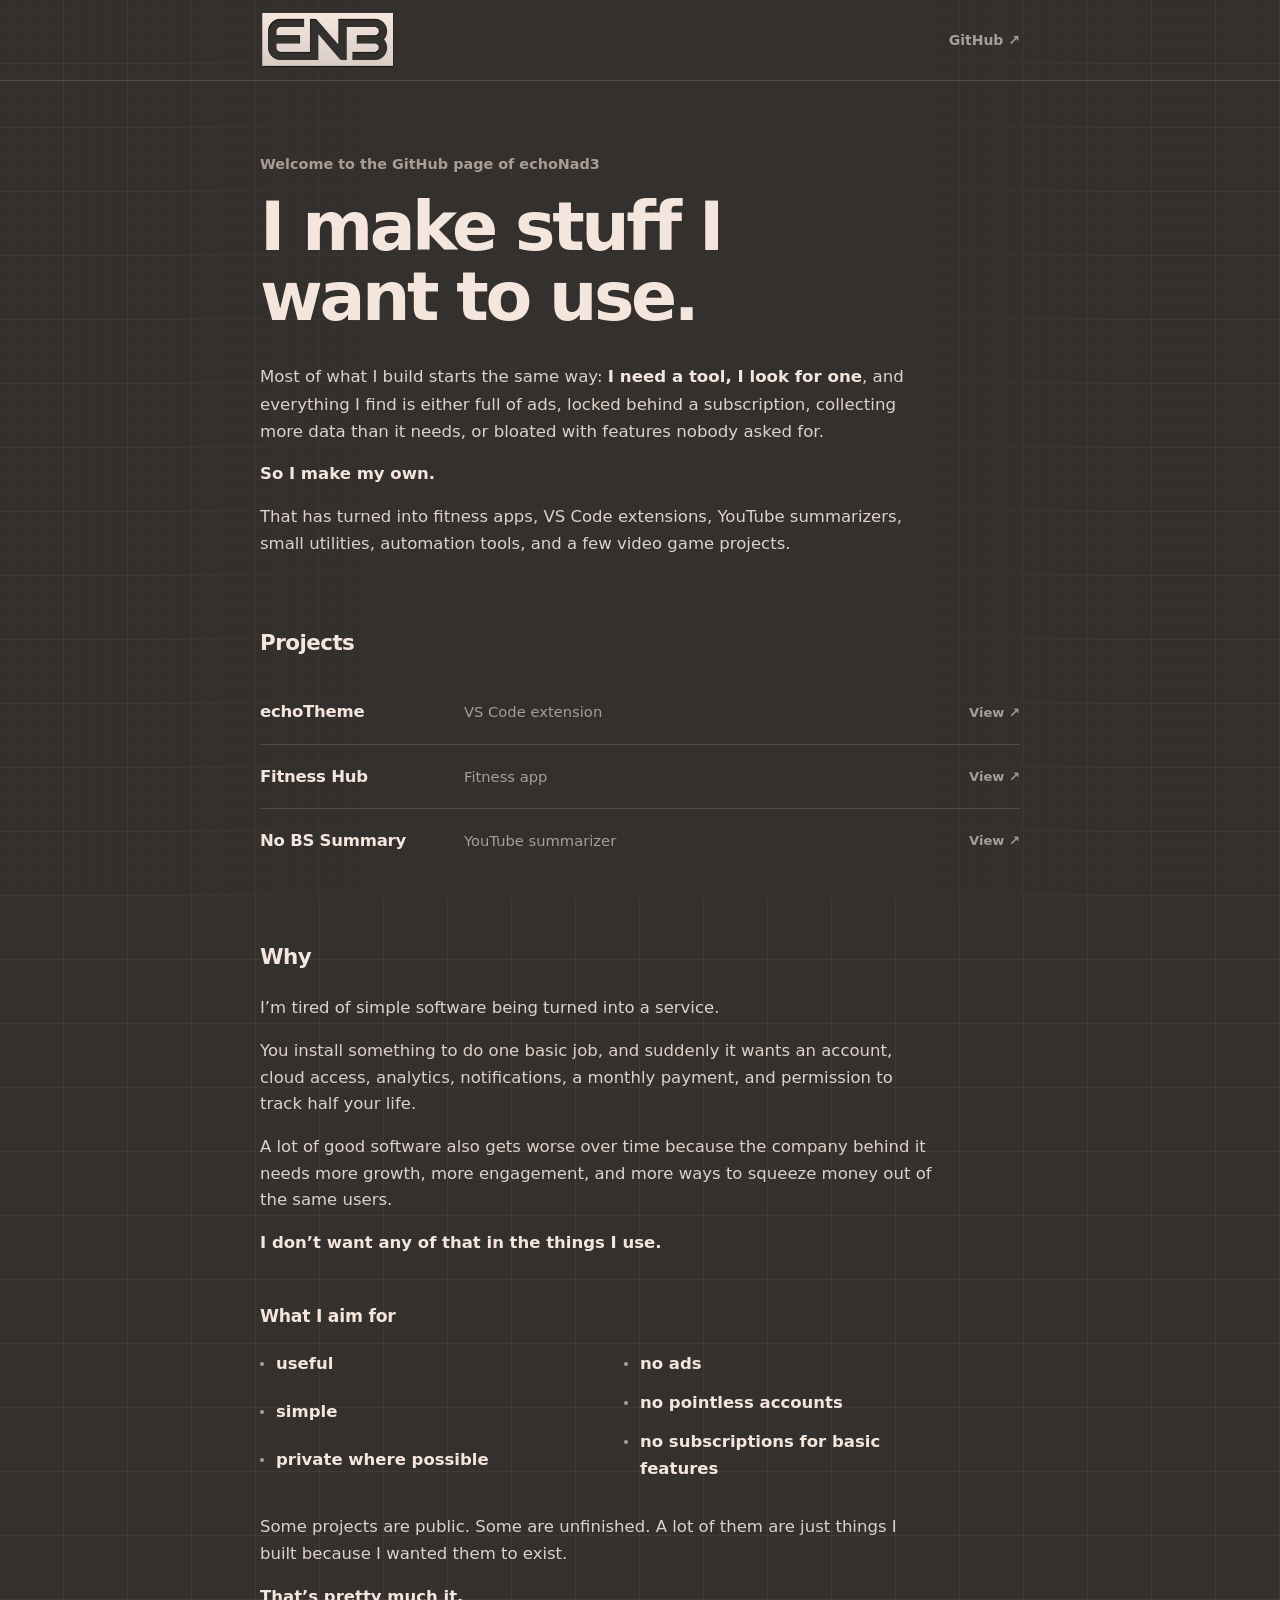
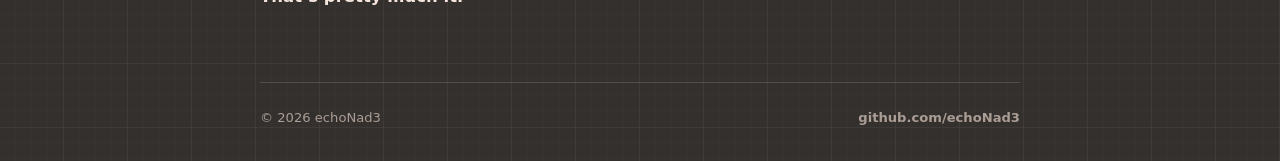
==== index.html @ f2960009 "redo everything" ====
<!doctype html>
<html lang="en">
<head>
  <meta charset="utf-8">
  <meta name="viewport" content="width=device-width, initial-scale=1">

  <title>echoNad3</title>
  <meta name="description" content="Software projects by echoNad3: useful, simple, private where possible, with no ads or pointless accounts.">
  <meta name="robots" content="index, follow">
  <meta name="theme-color" content="#34302d">
  <link rel="canonical" href="https://echonad3.github.io/">
  <link rel="icon" type="image/png" href="assets/favicon.png?v=11">

  <meta property="og:type" content="website">
  <meta property="og:site_name" content="echoNad3">
  <meta property="og:title" content="echoNad3">
  <meta property="og:description" content="I make stuff I want to use.">
  <meta property="og:url" content="https://echonad3.github.io/">
  <meta property="og:image" content="https://echonad3.github.io/assets/social-preview.png">
  <meta property="og:image:width" content="1200">
  <meta property="og:image:height" content="630">
  <meta property="og:image:alt" content="echoNad3 logo">
  <meta name="twitter:card" content="summary_large_image">

  <style>
    :root {
      color-scheme: dark;
      --background: #34302d;
      --heading: #f4e6dd;
      --text: #dfd1c8;
      --muted: #aa9d95;
      --divider: rgba(244, 230, 221, 0.16);
      --grid-major: rgba(244, 230, 221, 0.042);
      --grid-minor: rgba(244, 230, 221, 0.015);
      --content-width: 760px;
      --space-1: 8px;
      --space-2: 12px;
      --space-3: 16px;
      --space-4: 24px;
      --space-5: 32px;
      --space-6: 48px;
      --space-7: 72px;
    }

    *, *::before, *::after { box-sizing: border-box; }

    body {
      min-width: 320px;
      min-height: 100vh;
      margin: 0;
      color: var(--text);
      background-color: var(--background);
      background-image:
        linear-gradient(var(--grid-major) 1px, transparent 1px),
        linear-gradient(90deg, var(--grid-major) 1px, transparent 1px),
        linear-gradient(var(--grid-minor) 1px, transparent 1px),
        linear-gradient(90deg, var(--grid-minor) 1px, transparent 1px);
      background-size: 64px 64px, 64px 64px, 16px 16px, 16px 16px;
      background-position: -1px -1px;
      font-family: ui-sans-serif, system-ui, -apple-system, BlinkMacSystemFont, "Segoe UI", sans-serif;
      font-size: 16.5px;
      line-height: 1.62;
      -webkit-font-smoothing: antialiased;
      overflow-x: hidden;
    }

    body::before {
      content: "";
      position: fixed;
      inset: 0;
      z-index: -1;
      pointer-events: none;
      background: linear-gradient(
        90deg,
        transparent 0%,
        rgba(52, 48, 45, 0.16) calc(50% - 520px),
        rgba(52, 48, 45, 0.46) calc(50% - 390px),
        rgba(52, 48, 45, 0.64) calc(50% - 280px),
        rgba(52, 48, 45, 0.64) calc(50% + 280px),
        rgba(52, 48, 45, 0.46) calc(50% + 390px),
        rgba(52, 48, 45, 0.16) calc(50% + 520px),
        transparent 100%
      );
    }

    a { color: inherit; }
    img { display: block; max-width: 100%; }
    h1, h2, h3, p, ul { margin: 0; }

    .shell {
      width: min(calc(100% - 40px), var(--content-width));
      margin-inline: auto;
    }

    .skip-link {
      position: fixed;
      top: -64px;
      left: var(--space-3);
      z-index: 10;
      padding: var(--space-1) var(--space-2);
      color: var(--background);
      background: var(--heading);
      border-radius: 3px;
      font-weight: 700;
      text-decoration: none;
    }

    .skip-link:focus { top: var(--space-3); }

    header { border-bottom: 1px solid var(--divider); }

    .header-inner {
      min-height: 80px;
      display: flex;
      align-items: center;
      justify-content: space-between;
      gap: var(--space-4);
    }

    .brand {
      width: 136px;
      flex: 0 0 auto;
      user-select: none;
    }

    .brand img {
      width: 100%;
      height: auto;
    }

    .github-link {
      color: var(--muted);
      font-size: 0.875rem;
      font-weight: 700;
      text-decoration: none;
    }

    .github-link:focus-visible { color: var(--heading); }

    main {
      display: grid;
      gap: var(--space-7);
      padding-block: var(--space-7);
    }

    .eyebrow {
      margin-bottom: var(--space-3);
      color: var(--muted);
      font-size: 0.9rem;
      font-weight: 650;
    }

    h1 {
      max-width: 650px;
      margin-bottom: var(--space-5);
      color: var(--heading);
      font-size: clamp(2.7rem, 7vw, 4.25rem);
      line-height: 1.02;
      letter-spacing: -0.05em;
      font-weight: 800;
    }

    h2 {
      margin-bottom: var(--space-4);
      color: var(--heading);
      font-size: 1.34rem;
      line-height: 1.25;
      letter-spacing: -0.025em;
      font-weight: 750;
    }

    h3 {
      margin-top: var(--space-6);
      margin-bottom: var(--space-4);
      color: var(--heading);
      font-size: 1.08rem;
      line-height: 1.3;
      letter-spacing: -0.015em;
      font-weight: 750;
    }

    .copy {
      max-width: 64ch;
      display: grid;
      gap: var(--space-3);
    }

    .lead {
      font-size: 1.04rem;
      line-height: 1.65;
    }

    strong {
      color: var(--heading);
      font-weight: 750;
    }

    .statement {
      color: var(--heading);
      font-weight: 750;
    }

    .projects { display: grid; }

    .project {
      min-height: 64px;
      display: grid;
      grid-template-columns: 180px minmax(0, 1fr) auto;
      column-gap: var(--space-4);
      align-items: center;
      padding-block: 18px;
      text-decoration: none;
      -webkit-tap-highlight-color: rgba(244, 230, 221, 0.08);
    }

    .project + .project { border-top: 1px solid var(--divider); }

    .project-name {
      color: var(--heading);
      font-weight: 750;
      letter-spacing: -0.015em;
    }

    .project-type {
      color: var(--muted);
      font-size: 0.92rem;
    }

    .project-action {
      color: var(--muted);
      font-size: 0.82rem;
      font-weight: 700;
      white-space: nowrap;
    }

    .project:focus-visible .project-name,
    .project:focus-visible .project-action { color: #fffaf7; }

    .principles {
      display: grid;
      grid-template-columns: repeat(2, minmax(0, 1fr));
      column-gap: var(--space-6);
      max-width: 680px;
      margin-bottom: var(--space-5);
    }

    .principles ul {
      display: grid;
      gap: var(--space-2);
      margin: 0;
      padding: 0;
      list-style: none;
    }

    .principles li {
      position: relative;
      padding-left: var(--space-3);
      color: var(--heading);
      font-weight: 650;
    }

    .principles li::before {
      content: "";
      position: absolute;
      top: 0.79em;
      left: 0;
      width: 4px;
      height: 4px;
      border-radius: 50%;
      background: var(--muted);
      transform: translateY(-50%);
    }

    footer {
      display: flex;
      justify-content: space-between;
      gap: var(--space-4);
      padding-block: var(--space-4) var(--space-5);
      border-top: 1px solid var(--divider);
      color: var(--muted);
      font-size: 0.82rem;
    }

    footer a {
      font-weight: 650;
      text-decoration: none;
      overflow-wrap: anywhere;
    }

    footer a:focus-visible { color: var(--heading); }

    :focus-visible {
      outline: 2px solid var(--heading);
      outline-offset: 4px;
    }

    @media (hover: hover) {
      .github-link:hover,
      footer a:hover { color: var(--heading); }

      .project:hover .project-name,
      .project:hover .project-action { color: #fffaf7; }
    }

    @media (max-width: 680px) {
      main {
        gap: 56px;
        padding-block: 56px;
      }

      .project {
        grid-template-columns: minmax(0, 1fr) auto;
        row-gap: 2px;
        column-gap: var(--space-3);
        align-items: start;
      }

      .project-type { grid-column: 1 / -1; }
    }

    @media (max-width: 520px) {
      :root {
        --grid-major: rgba(244, 230, 221, 0.062);
        --grid-minor: rgba(244, 230, 221, 0.024);
      }

      body {
        font-size: 16px;
        line-height: 1.6;
        background-size: 48px 48px, 48px 48px, 12px 12px, 12px 12px;
      }

      body::before { background: rgba(52, 48, 45, 0.40); }

      .shell { width: min(calc(100% - 30px), var(--content-width)); }
      .header-inner { min-height: 70px; }
      .brand { width: 116px; }

      main {
        gap: var(--space-6);
        padding-block: var(--space-6);
      }

      .eyebrow { margin-bottom: 14px; }

      h1 {
        margin-bottom: var(--space-4);
        font-size: clamp(2.35rem, 12.5vw, 3.15rem);
        line-height: 1.04;
      }

      h2 { margin-bottom: 20px; }
      h3 { margin-top: 40px; margin-bottom: 20px; }
      .lead { font-size: 1.01rem; }
      .principles { grid-template-columns: 1fr; row-gap: var(--space-2); }
      footer { flex-direction: column; gap: 4px; }
    }
  </style>
</head>
<body>
  <a class="skip-link" href="#content">Skip to content</a>

  <header>
    <div class="header-inner shell">
      <div class="brand">
        <img src="assets/logo.png" alt="echoNad3" width="1024" height="441">
      </div>
      <a class="github-link" href="https://github.com/echoNad3" target="_blank" rel="noopener noreferrer">GitHub ↗</a>
    </div>
  </header>

  <main id="content" class="shell">
    <section aria-labelledby="intro-title">
      <p class="eyebrow">Welcome to the GitHub page of echoNad3</p>
      <h1 id="intro-title">I make stuff I want to use.</h1>

      <div class="copy">
        <p class="lead">Most of what I build starts the same way: <strong>I need a tool, I look for one</strong>, and everything I find is either full of ads, locked behind a subscription, collecting more data than it needs, or bloated with features nobody asked for.</p>
        <p class="statement">So I make my own.</p>
        <p>That has turned into fitness apps, VS Code extensions, YouTube summarizers, small utilities, automation tools, and a few video game projects.</p>
      </div>
    </section>

    <section aria-labelledby="projects-title">
      <h2 id="projects-title">Projects</h2>

      <div class="projects">
        <a class="project" href="https://github.com/echoNad3/echoTheme" target="_blank" rel="noopener noreferrer">
          <span class="project-name">echoTheme</span>
          <span class="project-type">VS Code extension</span>
          <span class="project-action">View ↗</span>
        </a>

        <a class="project" href="https://github.com/echoNad3/fitness_hub" target="_blank" rel="noopener noreferrer">
          <span class="project-name">Fitness Hub</span>
          <span class="project-type">Fitness app</span>
          <span class="project-action">View ↗</span>
        </a>

        <a class="project" href="https://github.com/echoNad3/no_bullshit_summary" target="_blank" rel="noopener noreferrer">
          <span class="project-name">No BS Summary</span>
          <span class="project-type">YouTube summarizer</span>
          <span class="project-action">View ↗</span>
        </a>
      </div>
    </section>

    <section aria-labelledby="philosophy-title">
      <h2 id="philosophy-title">Why</h2>

      <div class="copy">
        <p>I’m tired of simple software being turned into a service.</p>
        <p>You install something to do one basic job, and suddenly it wants an account, cloud access, analytics, notifications, a monthly payment, and permission to track half your life.</p>
        <p>A lot of good software also gets worse over time because the company behind it needs more growth, more engagement, and more ways to squeeze money out of the same users.</p>
        <p><strong>I don’t want any of that in the things I use.</strong></p>
      </div>

      <h3>What I aim for</h3>

      <div class="principles" aria-label="Project principles">
        <ul>
          <li>useful</li>
          <li>simple</li>
          <li>private where possible</li>
        </ul>
        <ul>
          <li>no ads</li>
          <li>no pointless accounts</li>
          <li>no subscriptions for basic features</li>
        </ul>
      </div>

      <div class="copy">
        <p>Some projects are public. Some are unfinished. A lot of them are just things I built because I wanted them to exist.</p>
        <p><strong>That’s pretty much it.</strong></p>
      </div>
    </section>
  </main>

  <footer class="shell">
    <span>© 2026 echoNad3</span>
    <a href="https://github.com/echoNad3" target="_blank" rel="noopener noreferrer">github.com/echoNad3</a>
  </footer>
</body>
</html>
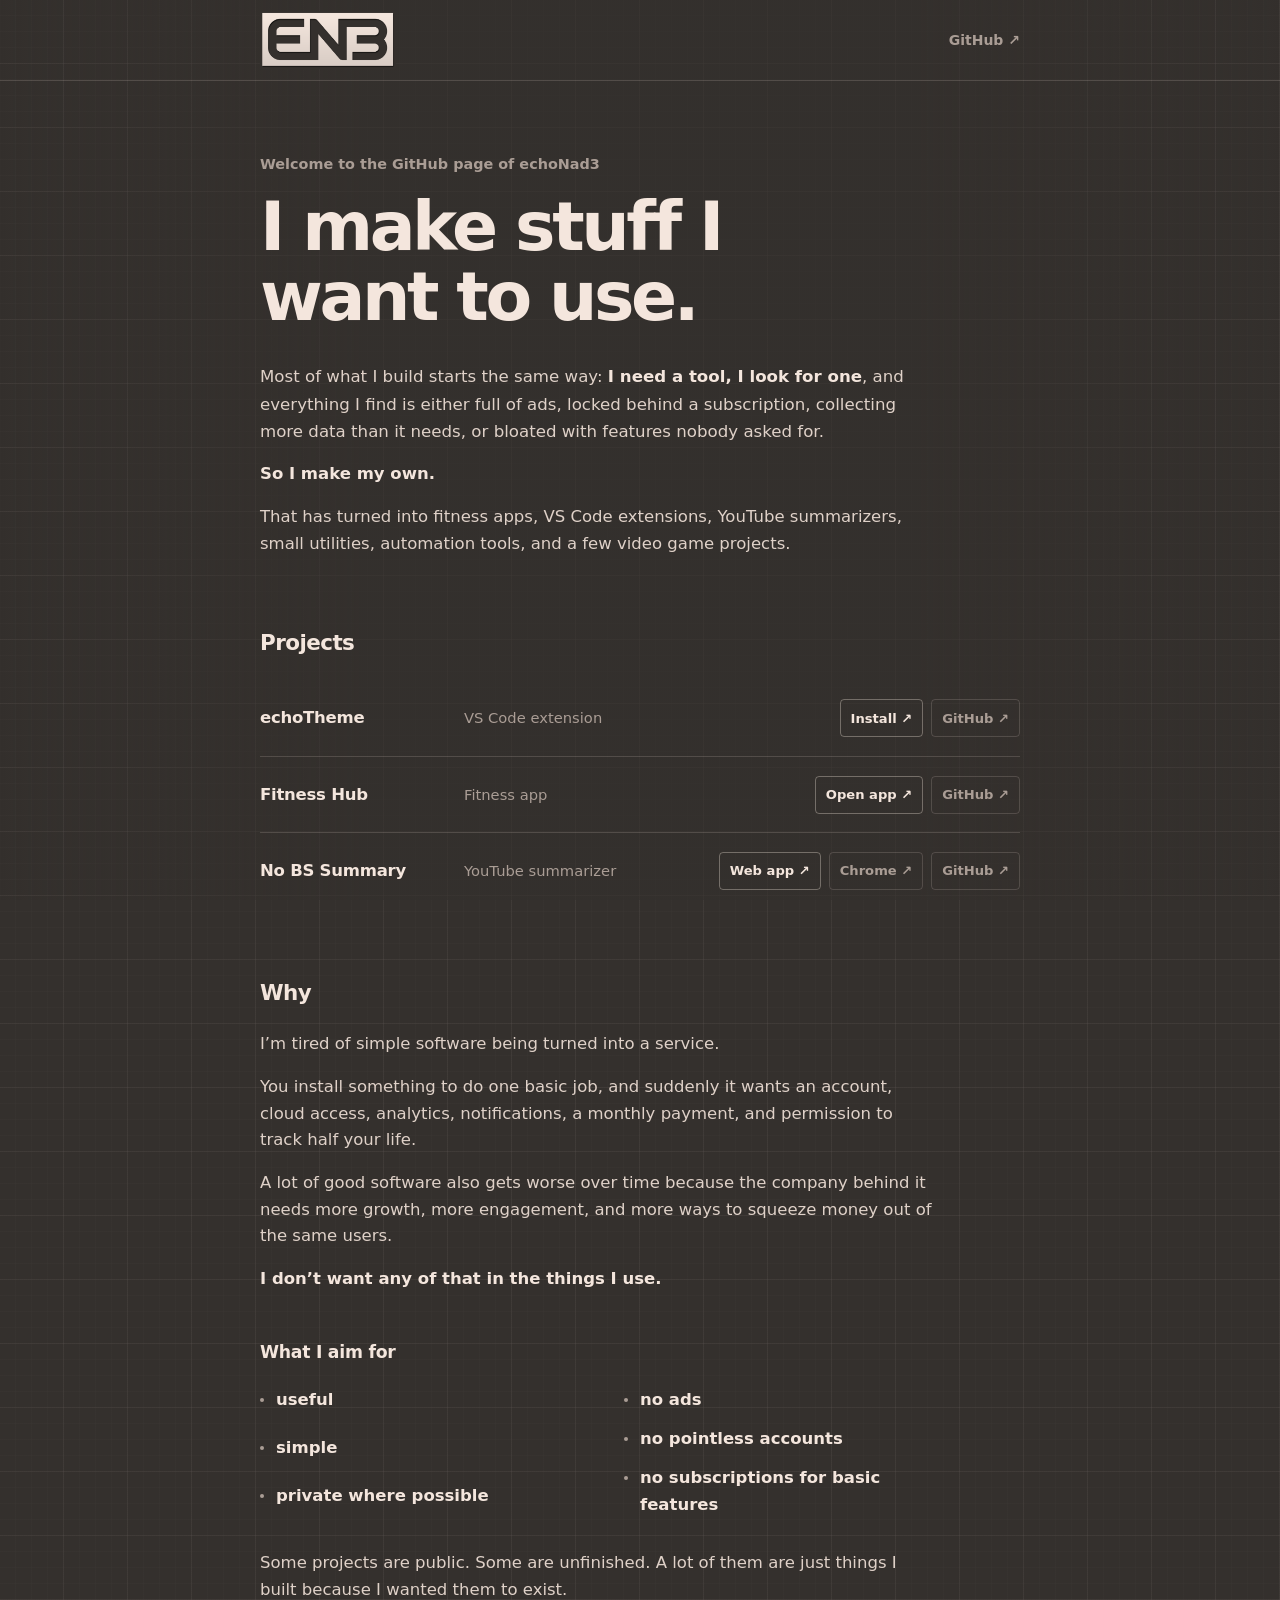
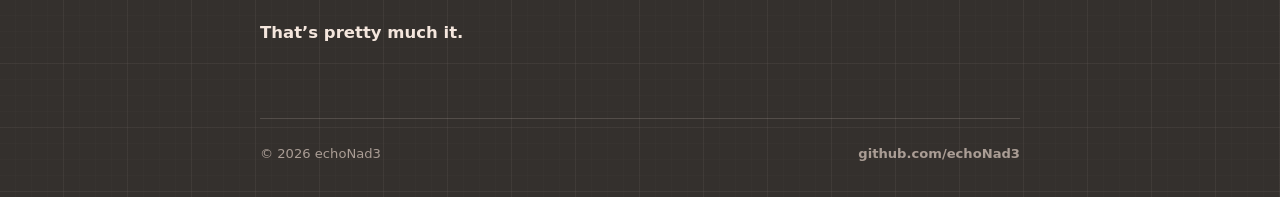
==== commit 37d12661: "Fix favicon and project links" ====
--- a/index.html
+++ b/index.html
@@ -4,12 +4,15 @@
   <meta charset="utf-8">
   <meta name="viewport" content="width=device-width, initial-scale=1">
 
-  <title>echoNad3</title>
+  <title>echoNad3 — useful, private software</title>
   <meta name="description" content="Software projects by echoNad3: useful, simple, private where possible, with no ads or pointless accounts.">
   <meta name="robots" content="index, follow">
   <meta name="theme-color" content="#34302d">
   <link rel="canonical" href="https://echonad3.github.io/">
-  <link rel="icon" type="image/png" href="assets/favicon.png?v=11">
+  <link rel="icon" type="image/png" sizes="32x32" href="assets/favicon-32x32.png?v=12">
+  <link rel="icon" type="image/png" sizes="16x16" href="assets/favicon-16x16.png?v=12">
+  <link rel="icon" type="image/png" sizes="512x512" href="assets/favicon.png?v=12">
+  <link rel="apple-touch-icon" sizes="180x180" href="assets/apple-touch-icon.png?v=12">
 
   <meta property="og:type" content="website">
   <meta property="og:site_name" content="echoNad3">
@@ -19,8 +22,13 @@
   <meta property="og:image" content="https://echonad3.github.io/assets/social-preview.png">
   <meta property="og:image:width" content="1200">
   <meta property="og:image:height" content="630">
+  <meta property="og:image:type" content="image/png">
   <meta property="og:image:alt" content="echoNad3 logo">
   <meta name="twitter:card" content="summary_large_image">
+  <meta name="twitter:title" content="echoNad3">
+  <meta name="twitter:description" content="I make stuff I want to use.">
+  <meta name="twitter:image" content="https://echonad3.github.io/assets/social-preview.png">
+  <meta name="twitter:image:alt" content="echoNad3 logo">
 
   <style>
     :root {
@@ -203,17 +211,23 @@
     .projects { display: grid; }
 
     .project {
-      min-height: 64px;
+      min-height: 76px;
       display: grid;
-      grid-template-columns: 180px minmax(0, 1fr) auto;
+      grid-template-columns: minmax(0, 1fr) auto;
       column-gap: var(--space-4);
       align-items: center;
       padding-block: 18px;
-      text-decoration: none;
-      -webkit-tap-highlight-color: rgba(244, 230, 221, 0.08);
     }
 
     .project + .project { border-top: 1px solid var(--divider); }
+
+    .project-copy {
+      min-width: 0;
+      display: grid;
+      grid-template-columns: 180px minmax(0, 1fr);
+      column-gap: var(--space-4);
+      align-items: baseline;
+    }
 
     .project-name {
       color: var(--heading);
@@ -226,15 +240,34 @@
       font-size: 0.92rem;
     }
 
-    .project-action {
+    .project-links {
+      display: flex;
+      flex-wrap: wrap;
+      justify-content: flex-end;
+      gap: var(--space-1);
+    }
+
+    .project-link {
+      min-height: 38px;
+      display: inline-flex;
+      align-items: center;
+      justify-content: center;
+      padding: 6px 10px;
+      border: 1px solid var(--divider);
+      border-radius: 4px;
       color: var(--muted);
       font-size: 0.82rem;
       font-weight: 700;
+      line-height: 1;
+      text-decoration: none;
       white-space: nowrap;
-    }
-
-    .project:focus-visible .project-name,
-    .project:focus-visible .project-action { color: #fffaf7; }
+      -webkit-tap-highlight-color: rgba(244, 230, 221, 0.08);
+    }
+
+    .project-link--primary {
+      color: var(--heading);
+      border-color: rgba(244, 230, 221, 0.34);
+    }
 
     .principles {
       display: grid;
@@ -298,8 +331,11 @@
       .github-link:hover,
       footer a:hover { color: var(--heading); }
 
-      .project:hover .project-name,
-      .project:hover .project-action { color: #fffaf7; }
+      .project-link:hover {
+        color: #fffaf7;
+        border-color: rgba(244, 230, 221, 0.48);
+        background: rgba(244, 230, 221, 0.06);
+      }
     }
 
     @media (max-width: 680px) {
@@ -309,13 +345,18 @@
       }
 
       .project {
-        grid-template-columns: minmax(0, 1fr) auto;
+        grid-template-columns: 1fr;
+        row-gap: var(--space-2);
+        align-items: start;
+      }
+
+      .project-copy {
+        grid-template-columns: 1fr;
         row-gap: 2px;
-        column-gap: var(--space-3);
-        align-items: start;
-      }
-
-      .project-type { grid-column: 1 / -1; }
+      }
+
+      .project-links { justify-content: flex-start; }
+      .project-link { min-height: 42px; }
     }
 
     @media (max-width: 520px) {
@@ -385,23 +426,39 @@
       <h2 id="projects-title">Projects</h2>
 
       <div class="projects">
-        <a class="project" href="https://github.com/echoNad3/echoTheme" target="_blank" rel="noopener noreferrer">
-          <span class="project-name">echoTheme</span>
-          <span class="project-type">VS Code extension</span>
-          <span class="project-action">View ↗</span>
-        </a>
-
-        <a class="project" href="https://github.com/echoNad3/fitness_hub" target="_blank" rel="noopener noreferrer">
-          <span class="project-name">Fitness Hub</span>
-          <span class="project-type">Fitness app</span>
-          <span class="project-action">View ↗</span>
-        </a>
-
-        <a class="project" href="https://github.com/echoNad3/no_bullshit_summary" target="_blank" rel="noopener noreferrer">
-          <span class="project-name">No BS Summary</span>
-          <span class="project-type">YouTube summarizer</span>
-          <span class="project-action">View ↗</span>
-        </a>
+        <div class="project">
+          <div class="project-copy">
+            <span class="project-name">echoTheme</span>
+            <span class="project-type">VS Code extension</span>
+          </div>
+          <div class="project-links">
+            <a class="project-link project-link--primary" href="https://marketplace.visualstudio.com/items?itemName=echoNad3.echonade3theme" target="_blank" rel="noopener noreferrer" aria-label="Install echoTheme from the Visual Studio Marketplace">Install ↗</a>
+            <a class="project-link" href="https://github.com/echoNad3/echoTheme" target="_blank" rel="noopener noreferrer" aria-label="View the echoTheme source code on GitHub">GitHub ↗</a>
+          </div>
+        </div>
+
+        <div class="project">
+          <div class="project-copy">
+            <span class="project-name">Fitness Hub</span>
+            <span class="project-type">Fitness app</span>
+          </div>
+          <div class="project-links">
+            <a class="project-link project-link--primary" href="https://echonad3.github.io/fitness_hub/" target="_blank" rel="noopener noreferrer" aria-label="Open the Fitness Hub website">Open app ↗</a>
+            <a class="project-link" href="https://github.com/echoNad3/fitness_hub" target="_blank" rel="noopener noreferrer" aria-label="View the Fitness Hub source code on GitHub">GitHub ↗</a>
+          </div>
+        </div>
+
+        <div class="project">
+          <div class="project-copy">
+            <span class="project-name">No BS Summary</span>
+            <span class="project-type">YouTube summarizer</span>
+          </div>
+          <div class="project-links">
+            <a class="project-link project-link--primary" href="https://no-bs-summary.echonad3.workers.dev/" target="_blank" rel="noopener noreferrer" aria-label="Open the No BS Summary website">Web app ↗</a>
+            <a class="project-link" href="https://chromewebstore.google.com/detail/no-bs-summary/fnphiadakmbpimdclfohfpbbliejhnmc" target="_blank" rel="noopener noreferrer" aria-label="Install No BS Summary from the Chrome Web Store">Chrome ↗</a>
+            <a class="project-link" href="https://github.com/echoNad3/no_bullshit_summary" target="_blank" rel="noopener noreferrer" aria-label="View the No BS Summary source code on GitHub">GitHub ↗</a>
+          </div>
+        </div>
       </div>
     </section>
 
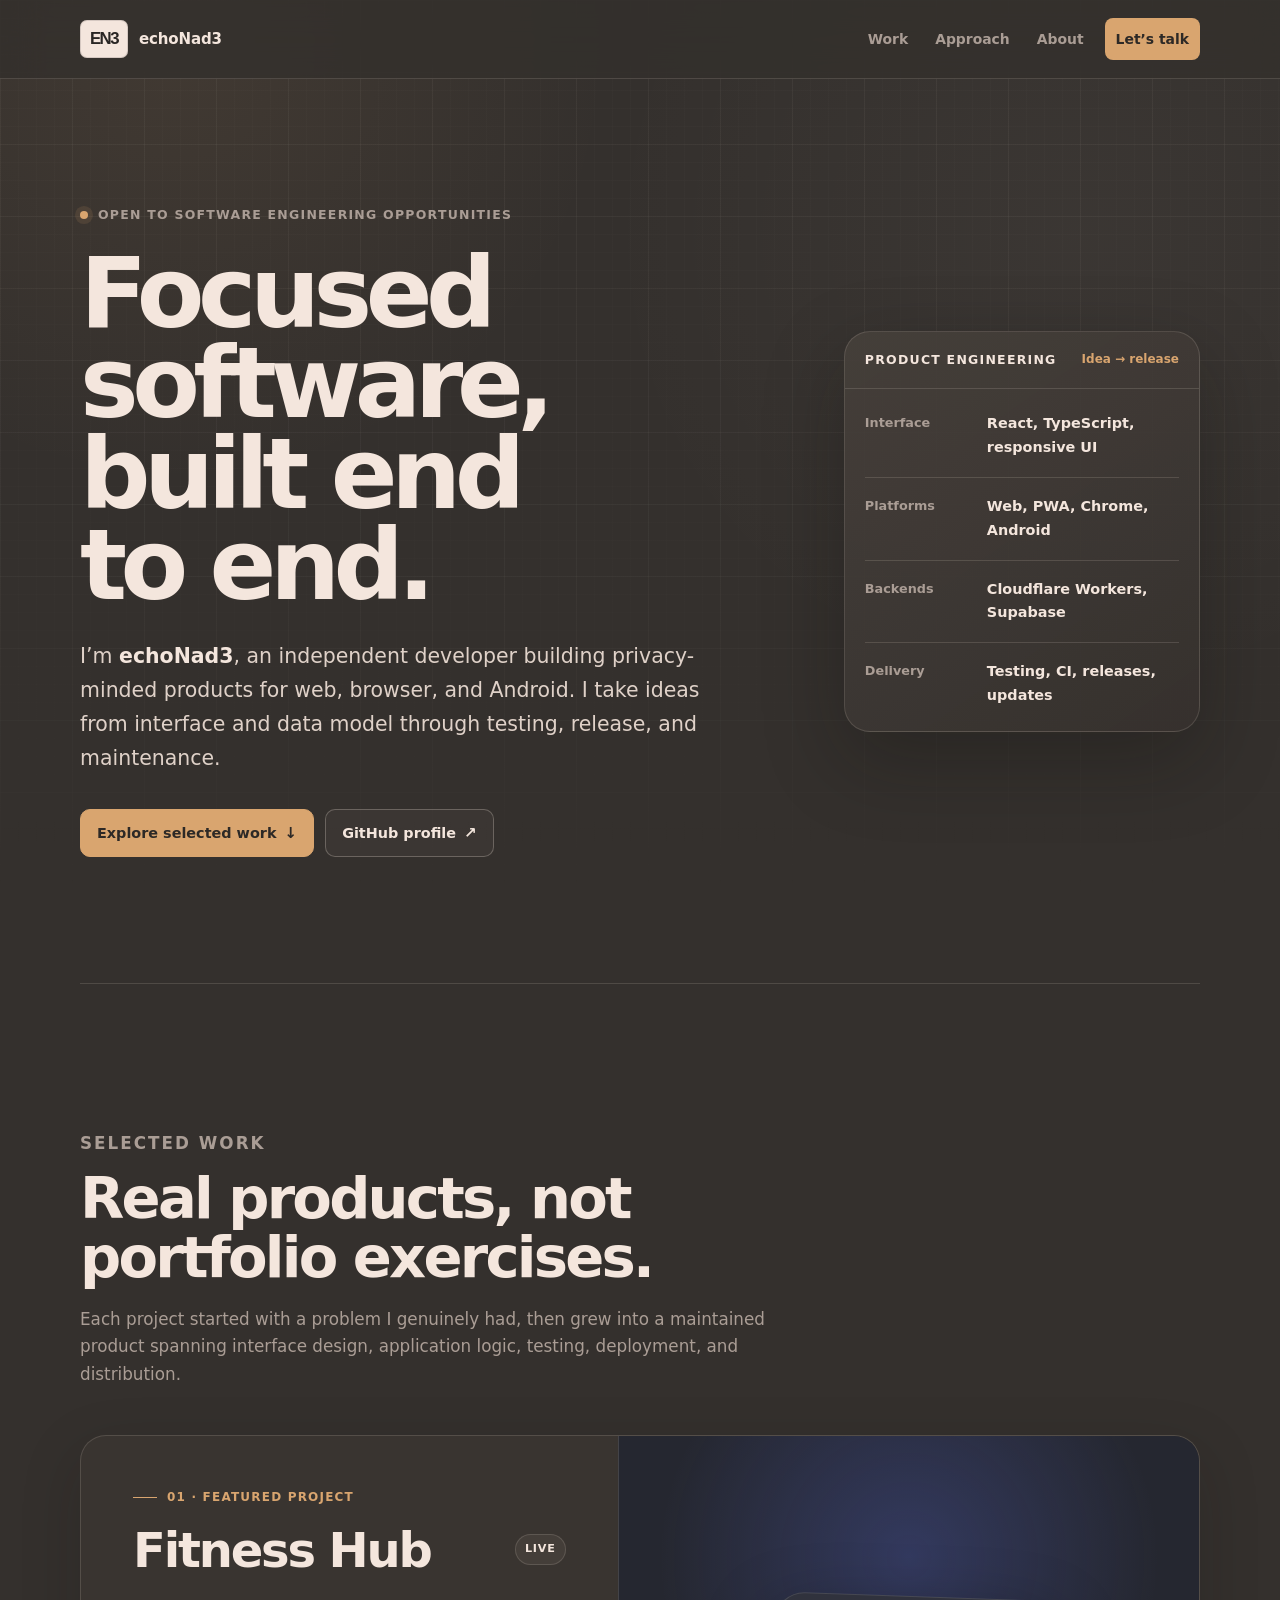
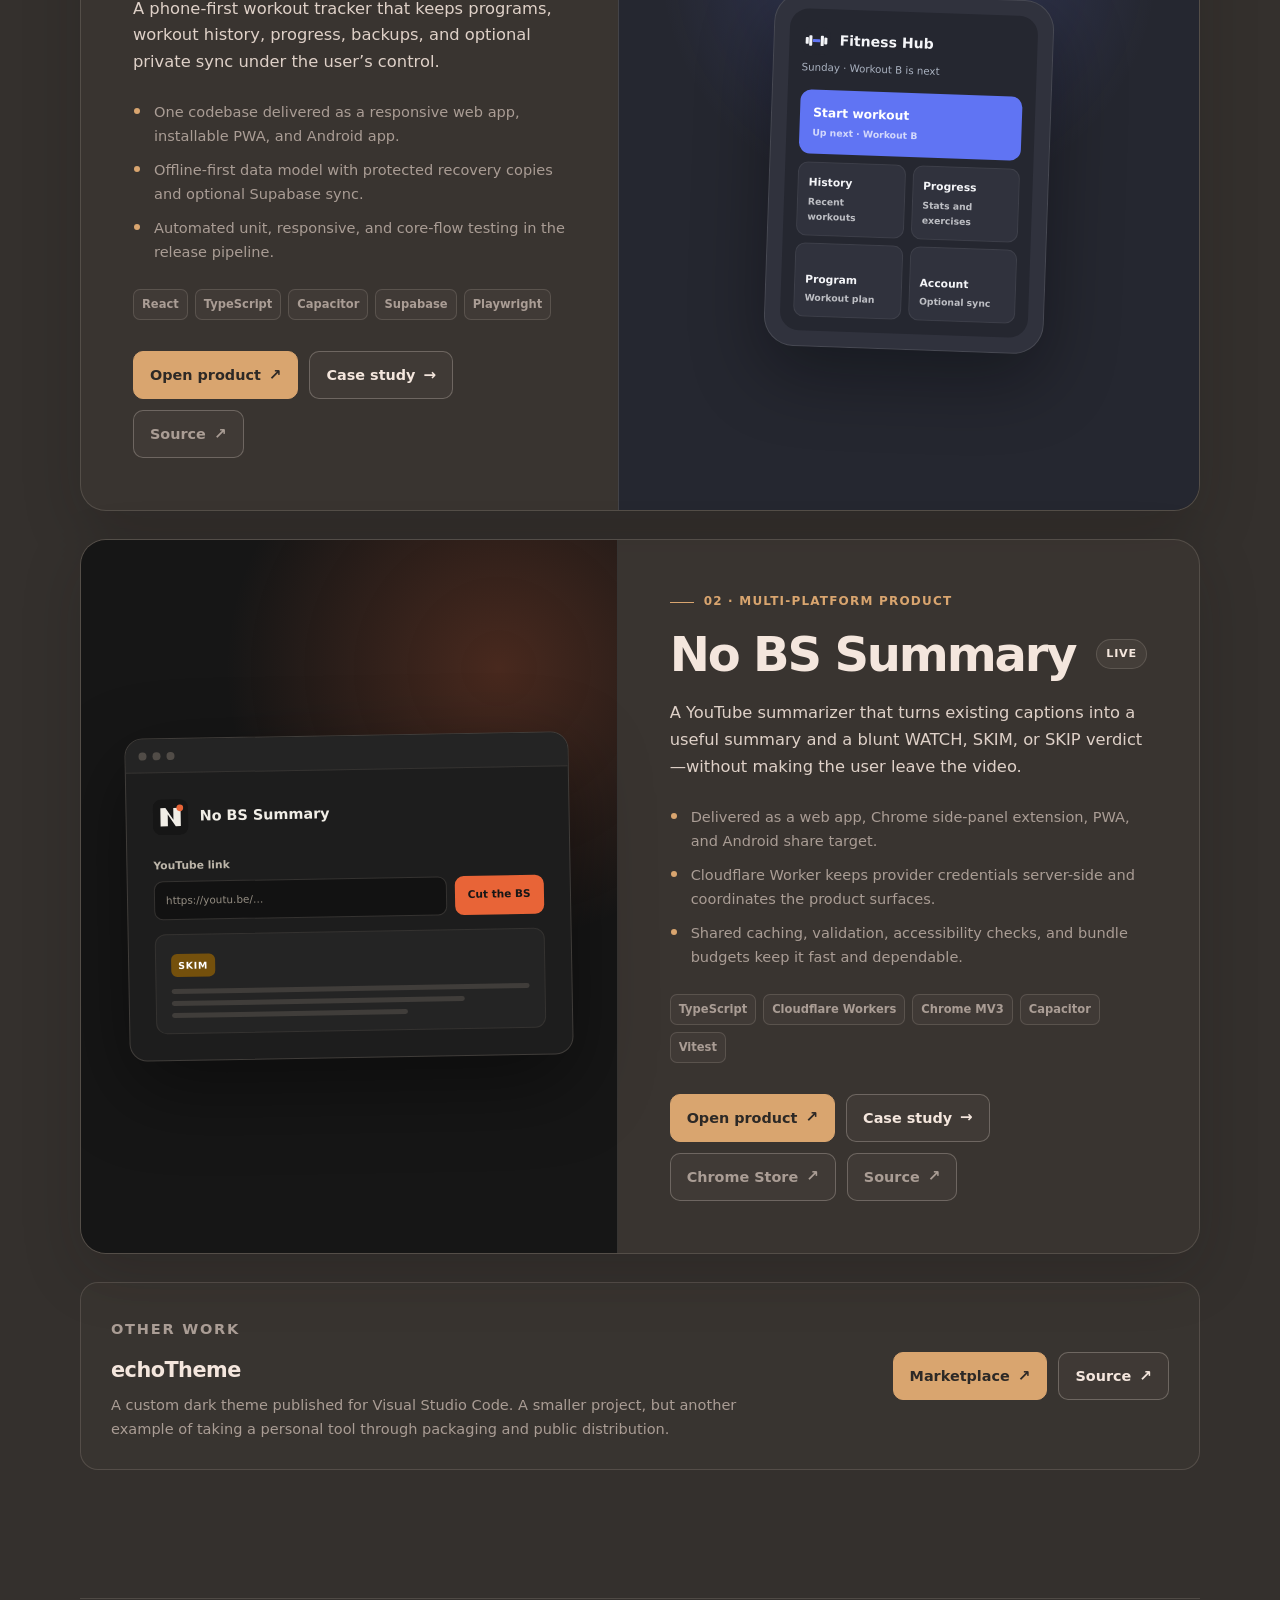
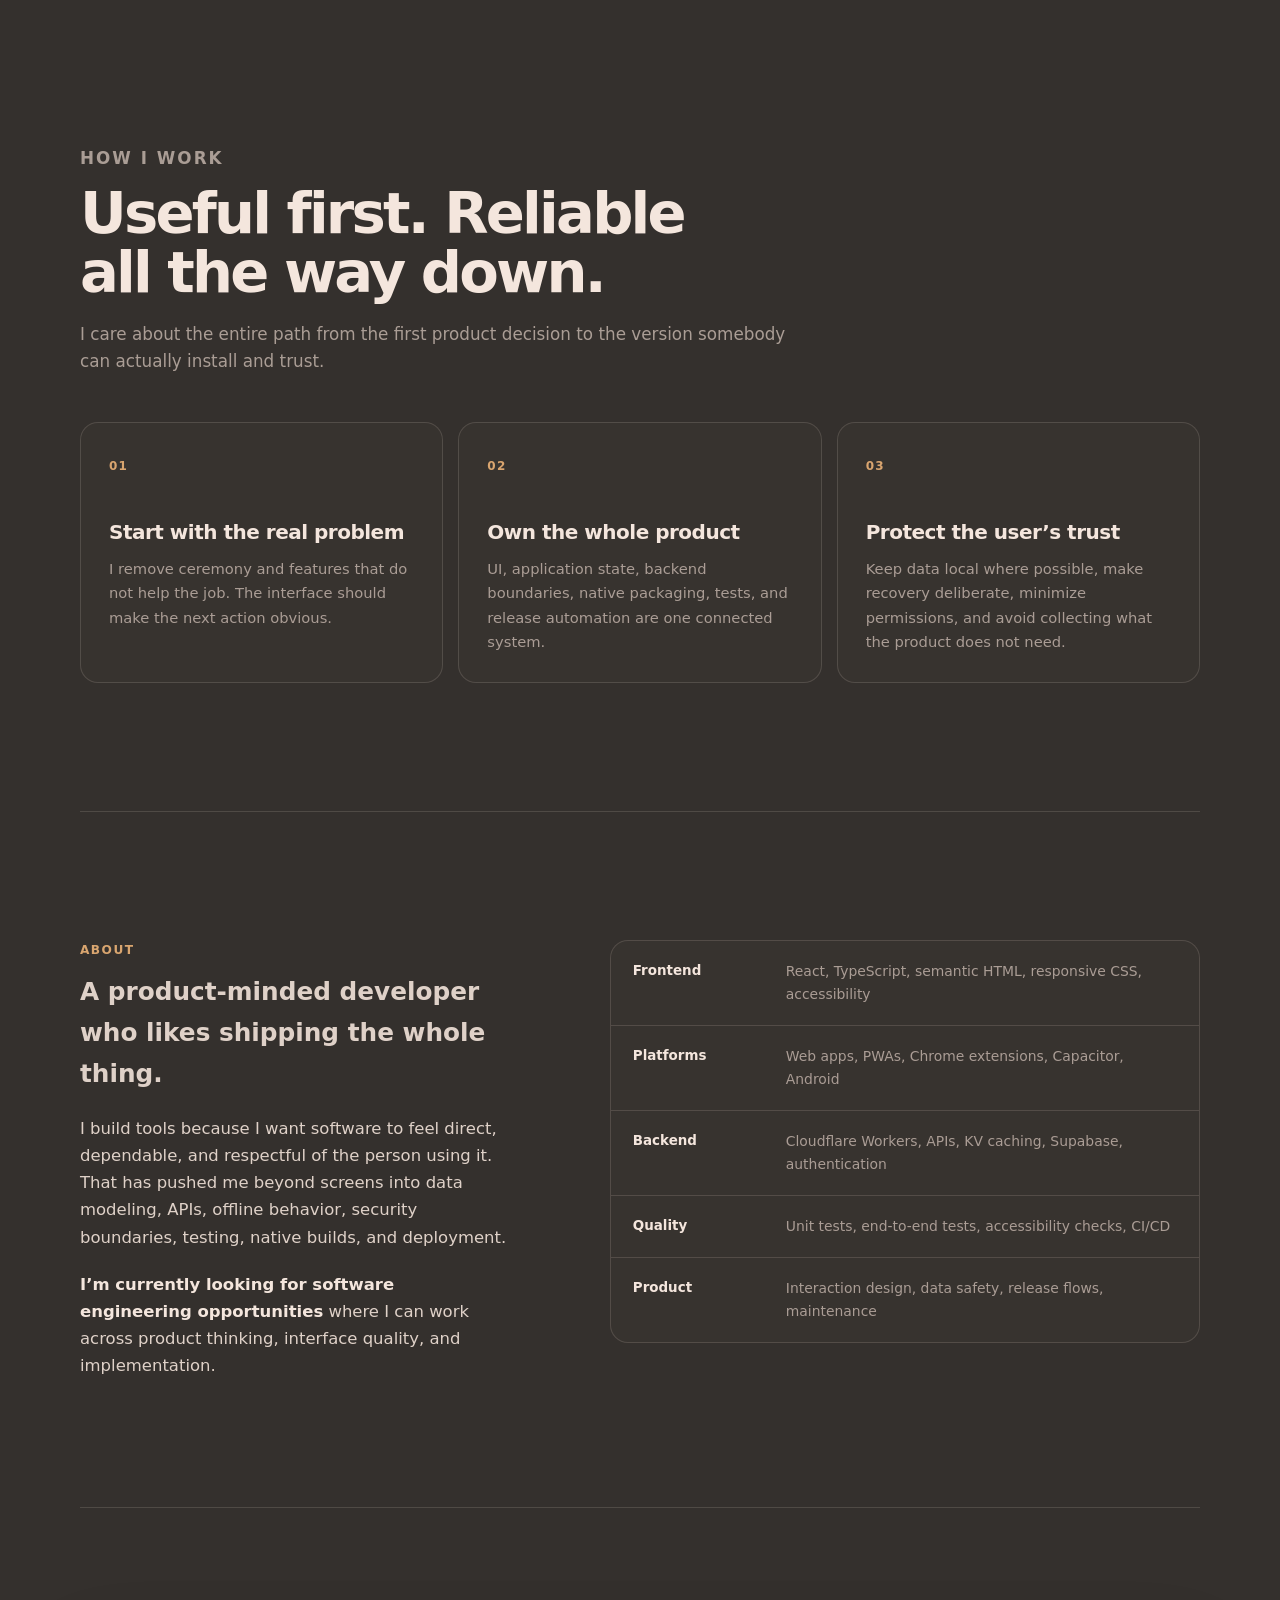
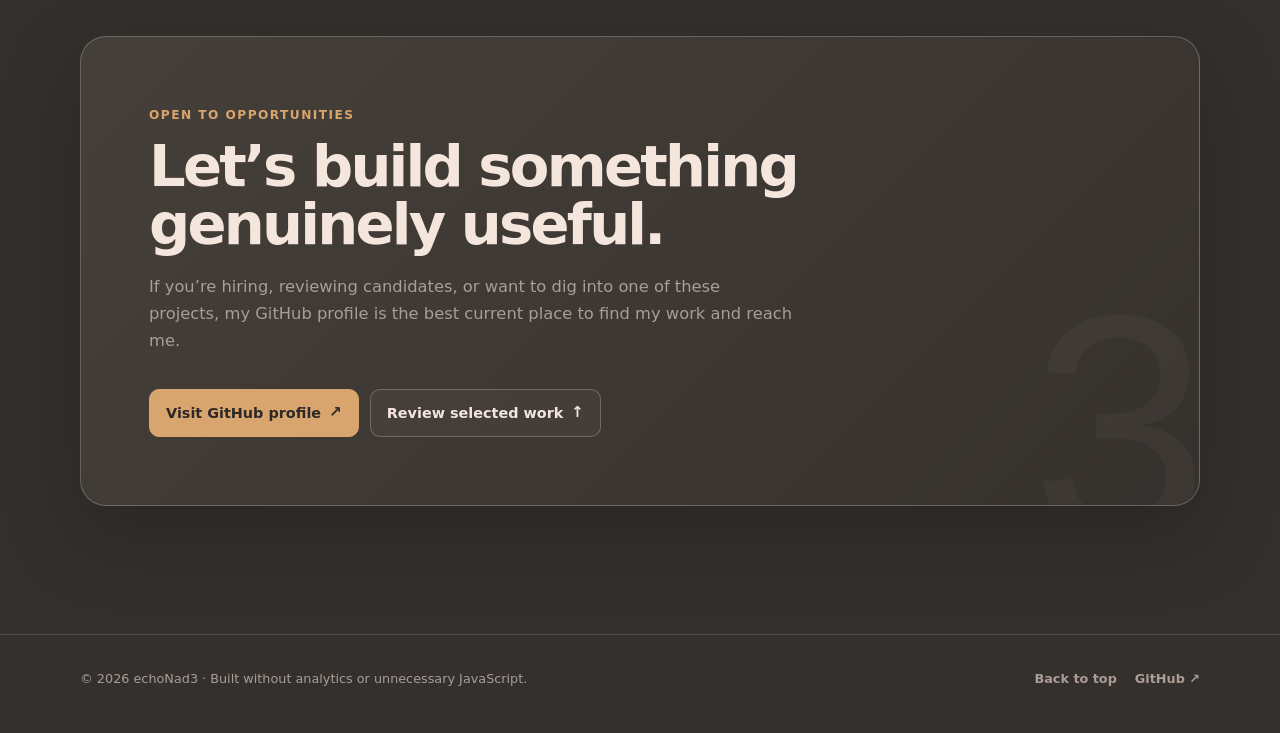
==== commit af0389cc: "Redesign portfolio around featured work" ====
--- a/index.html
+++ b/index.html
@@ -4,499 +4,247 @@
   <meta charset="utf-8">
   <meta name="viewport" content="width=device-width, initial-scale=1">
 
-  <title>echoNad3 — useful, private software</title>
-  <meta name="description" content="Software projects by echoNad3: useful, simple, private where possible, with no ads or pointless accounts.">
+  <title>echoNad3 — software developer building focused products</title>
+  <meta name="description" content="Portfolio of echoNad3, a software developer building focused products for web, browser, and Android with TypeScript, React, Cloudflare Workers, and more.">
+  <meta name="author" content="echoNad3">
   <meta name="robots" content="index, follow">
   <meta name="theme-color" content="#34302d">
   <link rel="canonical" href="https://echonad3.github.io/">
-  <link rel="icon" type="image/png" sizes="32x32" href="assets/favicon-32x32.png?v=12">
-  <link rel="icon" type="image/png" sizes="16x16" href="assets/favicon-16x16.png?v=12">
-  <link rel="icon" type="image/png" sizes="512x512" href="assets/favicon.png?v=12">
-  <link rel="apple-touch-icon" sizes="180x180" href="assets/apple-touch-icon.png?v=12">
+
+  <link rel="icon" type="image/svg+xml" href="assets/favicon.svg?v=14">
+  <link rel="icon" type="image/png" sizes="32x32" href="assets/favicon-32x32.png?v=14">
+  <link rel="icon" type="image/png" sizes="16x16" href="assets/favicon-16x16.png?v=14">
+  <link rel="apple-touch-icon" sizes="180x180" href="assets/apple-touch-icon.png?v=14">
 
   <meta property="og:type" content="website">
   <meta property="og:site_name" content="echoNad3">
-  <meta property="og:title" content="echoNad3">
-  <meta property="og:description" content="I make stuff I want to use.">
+  <meta property="og:title" content="Focused software, built end to end.">
+  <meta property="og:description" content="Software developer building real products for web, browser, and Android.">
   <meta property="og:url" content="https://echonad3.github.io/">
-  <meta property="og:image" content="https://echonad3.github.io/assets/social-preview.png">
+  <meta property="og:image" content="https://echonad3.github.io/assets/social-preview.png?v=14">
   <meta property="og:image:width" content="1200">
   <meta property="og:image:height" content="630">
   <meta property="og:image:type" content="image/png">
-  <meta property="og:image:alt" content="echoNad3 logo">
+  <meta property="og:image:alt" content="echoNad3 — focused software, built end to end">
   <meta name="twitter:card" content="summary_large_image">
-  <meta name="twitter:title" content="echoNad3">
-  <meta name="twitter:description" content="I make stuff I want to use.">
-  <meta name="twitter:image" content="https://echonad3.github.io/assets/social-preview.png">
-  <meta name="twitter:image:alt" content="echoNad3 logo">
-
-  <style>
-    :root {
-      color-scheme: dark;
-      --background: #34302d;
-      --heading: #f4e6dd;
-      --text: #dfd1c8;
-      --muted: #aa9d95;
-      --divider: rgba(244, 230, 221, 0.16);
-      --grid-major: rgba(244, 230, 221, 0.042);
-      --grid-minor: rgba(244, 230, 221, 0.015);
-      --content-width: 760px;
-      --space-1: 8px;
-      --space-2: 12px;
-      --space-3: 16px;
-      --space-4: 24px;
-      --space-5: 32px;
-      --space-6: 48px;
-      --space-7: 72px;
+  <meta name="twitter:title" content="Focused software, built end to end.">
+  <meta name="twitter:description" content="Software developer building real products for web, browser, and Android.">
+  <meta name="twitter:image" content="https://echonad3.github.io/assets/social-preview.png?v=14">
+  <meta name="twitter:image:alt" content="echoNad3 — focused software, built end to end">
+
+  <link rel="stylesheet" href="assets/styles.css?v=14">
+
+  <script type="application/ld+json">
+  {
+    "@context": "https://schema.org",
+    "@type": "WebSite",
+    "name": "echoNad3",
+    "url": "https://echonad3.github.io/",
+    "description": "Software developer portfolio featuring products for web, browser, and Android.",
+    "author": {
+      "@type": "Person",
+      "name": "echoNad3",
+      "url": "https://github.com/echoNad3"
     }
-
-    *, *::before, *::after { box-sizing: border-box; }
-
-    body {
-      min-width: 320px;
-      min-height: 100vh;
-      margin: 0;
-      color: var(--text);
-      background-color: var(--background);
-      background-image:
-        linear-gradient(var(--grid-major) 1px, transparent 1px),
-        linear-gradient(90deg, var(--grid-major) 1px, transparent 1px),
-        linear-gradient(var(--grid-minor) 1px, transparent 1px),
-        linear-gradient(90deg, var(--grid-minor) 1px, transparent 1px);
-      background-size: 64px 64px, 64px 64px, 16px 16px, 16px 16px;
-      background-position: -1px -1px;
-      font-family: ui-sans-serif, system-ui, -apple-system, BlinkMacSystemFont, "Segoe UI", sans-serif;
-      font-size: 16.5px;
-      line-height: 1.62;
-      -webkit-font-smoothing: antialiased;
-      overflow-x: hidden;
-    }
-
-    body::before {
-      content: "";
-      position: fixed;
-      inset: 0;
-      z-index: -1;
-      pointer-events: none;
-      background: linear-gradient(
-        90deg,
-        transparent 0%,
-        rgba(52, 48, 45, 0.16) calc(50% - 520px),
-        rgba(52, 48, 45, 0.46) calc(50% - 390px),
-        rgba(52, 48, 45, 0.64) calc(50% - 280px),
-        rgba(52, 48, 45, 0.64) calc(50% + 280px),
-        rgba(52, 48, 45, 0.46) calc(50% + 390px),
-        rgba(52, 48, 45, 0.16) calc(50% + 520px),
-        transparent 100%
-      );
-    }
-
-    a { color: inherit; }
-    img { display: block; max-width: 100%; }
-    h1, h2, h3, p, ul { margin: 0; }
-
-    .shell {
-      width: min(calc(100% - 40px), var(--content-width));
-      margin-inline: auto;
-    }
-
-    .skip-link {
-      position: fixed;
-      top: -64px;
-      left: var(--space-3);
-      z-index: 10;
-      padding: var(--space-1) var(--space-2);
-      color: var(--background);
-      background: var(--heading);
-      border-radius: 3px;
-      font-weight: 700;
-      text-decoration: none;
-    }
-
-    .skip-link:focus { top: var(--space-3); }
-
-    header { border-bottom: 1px solid var(--divider); }
-
-    .header-inner {
-      min-height: 80px;
-      display: flex;
-      align-items: center;
-      justify-content: space-between;
-      gap: var(--space-4);
-    }
-
-    .brand {
-      width: 136px;
-      flex: 0 0 auto;
-      user-select: none;
-    }
-
-    .brand img {
-      width: 100%;
-      height: auto;
-    }
-
-    .github-link {
-      color: var(--muted);
-      font-size: 0.875rem;
-      font-weight: 700;
-      text-decoration: none;
-    }
-
-    .github-link:focus-visible { color: var(--heading); }
-
-    main {
-      display: grid;
-      gap: var(--space-7);
-      padding-block: var(--space-7);
-    }
-
-    .eyebrow {
-      margin-bottom: var(--space-3);
-      color: var(--muted);
-      font-size: 0.9rem;
-      font-weight: 650;
-    }
-
-    h1 {
-      max-width: 650px;
-      margin-bottom: var(--space-5);
-      color: var(--heading);
-      font-size: clamp(2.7rem, 7vw, 4.25rem);
-      line-height: 1.02;
-      letter-spacing: -0.05em;
-      font-weight: 800;
-    }
-
-    h2 {
-      margin-bottom: var(--space-4);
-      color: var(--heading);
-      font-size: 1.34rem;
-      line-height: 1.25;
-      letter-spacing: -0.025em;
-      font-weight: 750;
-    }
-
-    h3 {
-      margin-top: var(--space-6);
-      margin-bottom: var(--space-4);
-      color: var(--heading);
-      font-size: 1.08rem;
-      line-height: 1.3;
-      letter-spacing: -0.015em;
-      font-weight: 750;
-    }
-
-    .copy {
-      max-width: 64ch;
-      display: grid;
-      gap: var(--space-3);
-    }
-
-    .lead {
-      font-size: 1.04rem;
-      line-height: 1.65;
-    }
-
-    strong {
-      color: var(--heading);
-      font-weight: 750;
-    }
-
-    .statement {
-      color: var(--heading);
-      font-weight: 750;
-    }
-
-    .projects { display: grid; }
-
-    .project {
-      min-height: 76px;
-      display: grid;
-      grid-template-columns: minmax(0, 1fr) auto;
-      column-gap: var(--space-4);
-      align-items: center;
-      padding-block: 18px;
-    }
-
-    .project + .project { border-top: 1px solid var(--divider); }
-
-    .project-copy {
-      min-width: 0;
-      display: grid;
-      grid-template-columns: 180px minmax(0, 1fr);
-      column-gap: var(--space-4);
-      align-items: baseline;
-    }
-
-    .project-name {
-      color: var(--heading);
-      font-weight: 750;
-      letter-spacing: -0.015em;
-    }
-
-    .project-type {
-      color: var(--muted);
-      font-size: 0.92rem;
-    }
-
-    .project-links {
-      display: flex;
-      flex-wrap: wrap;
-      justify-content: flex-end;
-      gap: var(--space-1);
-    }
-
-    .project-link {
-      min-height: 38px;
-      display: inline-flex;
-      align-items: center;
-      justify-content: center;
-      padding: 6px 10px;
-      border: 1px solid var(--divider);
-      border-radius: 4px;
-      color: var(--muted);
-      font-size: 0.82rem;
-      font-weight: 700;
-      line-height: 1;
-      text-decoration: none;
-      white-space: nowrap;
-      -webkit-tap-highlight-color: rgba(244, 230, 221, 0.08);
-    }
-
-    .project-link--primary {
-      color: var(--heading);
-      border-color: rgba(244, 230, 221, 0.34);
-    }
-
-    .principles {
-      display: grid;
-      grid-template-columns: repeat(2, minmax(0, 1fr));
-      column-gap: var(--space-6);
-      max-width: 680px;
-      margin-bottom: var(--space-5);
-    }
-
-    .principles ul {
-      display: grid;
-      gap: var(--space-2);
-      margin: 0;
-      padding: 0;
-      list-style: none;
-    }
-
-    .principles li {
-      position: relative;
-      padding-left: var(--space-3);
-      color: var(--heading);
-      font-weight: 650;
-    }
-
-    .principles li::before {
-      content: "";
-      position: absolute;
-      top: 0.79em;
-      left: 0;
-      width: 4px;
-      height: 4px;
-      border-radius: 50%;
-      background: var(--muted);
-      transform: translateY(-50%);
-    }
-
-    footer {
-      display: flex;
-      justify-content: space-between;
-      gap: var(--space-4);
-      padding-block: var(--space-4) var(--space-5);
-      border-top: 1px solid var(--divider);
-      color: var(--muted);
-      font-size: 0.82rem;
-    }
-
-    footer a {
-      font-weight: 650;
-      text-decoration: none;
-      overflow-wrap: anywhere;
-    }
-
-    footer a:focus-visible { color: var(--heading); }
-
-    :focus-visible {
-      outline: 2px solid var(--heading);
-      outline-offset: 4px;
-    }
-
-    @media (hover: hover) {
-      .github-link:hover,
-      footer a:hover { color: var(--heading); }
-
-      .project-link:hover {
-        color: #fffaf7;
-        border-color: rgba(244, 230, 221, 0.48);
-        background: rgba(244, 230, 221, 0.06);
-      }
-    }
-
-    @media (max-width: 680px) {
-      main {
-        gap: 56px;
-        padding-block: 56px;
-      }
-
-      .project {
-        grid-template-columns: 1fr;
-        row-gap: var(--space-2);
-        align-items: start;
-      }
-
-      .project-copy {
-        grid-template-columns: 1fr;
-        row-gap: 2px;
-      }
-
-      .project-links { justify-content: flex-start; }
-      .project-link { min-height: 42px; }
-    }
-
-    @media (max-width: 520px) {
-      :root {
-        --grid-major: rgba(244, 230, 221, 0.062);
-        --grid-minor: rgba(244, 230, 221, 0.024);
-      }
-
-      body {
-        font-size: 16px;
-        line-height: 1.6;
-        background-size: 48px 48px, 48px 48px, 12px 12px, 12px 12px;
-      }
-
-      body::before { background: rgba(52, 48, 45, 0.40); }
-
-      .shell { width: min(calc(100% - 30px), var(--content-width)); }
-      .header-inner { min-height: 70px; }
-      .brand { width: 116px; }
-
-      main {
-        gap: var(--space-6);
-        padding-block: var(--space-6);
-      }
-
-      .eyebrow { margin-bottom: 14px; }
-
-      h1 {
-        margin-bottom: var(--space-4);
-        font-size: clamp(2.35rem, 12.5vw, 3.15rem);
-        line-height: 1.04;
-      }
-
-      h2 { margin-bottom: 20px; }
-      h3 { margin-top: 40px; margin-bottom: 20px; }
-      .lead { font-size: 1.01rem; }
-      .principles { grid-template-columns: 1fr; row-gap: var(--space-2); }
-      footer { flex-direction: column; gap: 4px; }
-    }
-  </style>
+  }
+  </script>
 </head>
-<body>
+<body id="top">
   <a class="skip-link" href="#content">Skip to content</a>
 
-  <header>
+  <header class="site-header">
     <div class="header-inner shell">
-      <div class="brand">
-        <img src="assets/logo.png" alt="echoNad3" width="1024" height="441">
-      </div>
-      <a class="github-link" href="https://github.com/echoNad3" target="_blank" rel="noopener noreferrer">GitHub ↗</a>
+      <a class="brand" href="#top" aria-label="echoNad3 home">
+        <span class="brand-mark" aria-hidden="true">EN3</span>
+        <span class="brand-name">echoNad3</span>
+      </a>
+
+      <nav class="site-nav" aria-label="Primary navigation">
+        <a href="#work">Work</a>
+        <a href="#approach">Approach</a>
+        <a href="#about">About</a>
+        <a class="nav-cta" href="#contact">Let’s talk</a>
+      </nav>
     </div>
   </header>
 
-  <main id="content" class="shell">
-    <section aria-labelledby="intro-title">
-      <p class="eyebrow">Welcome to the GitHub page of echoNad3</p>
-      <h1 id="intro-title">I make stuff I want to use.</h1>
-
-      <div class="copy">
-        <p class="lead">Most of what I build starts the same way: <strong>I need a tool, I look for one</strong>, and everything I find is either full of ads, locked behind a subscription, collecting more data than it needs, or bloated with features nobody asked for.</p>
-        <p class="statement">So I make my own.</p>
-        <p>That has turned into fitness apps, VS Code extensions, YouTube summarizers, small utilities, automation tools, and a few video game projects.</p>
-      </div>
-    </section>
-
-    <section aria-labelledby="projects-title">
-      <h2 id="projects-title">Projects</h2>
-
-      <div class="projects">
-        <div class="project">
-          <div class="project-copy">
-            <span class="project-name">echoTheme</span>
-            <span class="project-type">VS Code extension</span>
-          </div>
-          <div class="project-links">
-            <a class="project-link project-link--primary" href="https://marketplace.visualstudio.com/items?itemName=echoNad3.echonade3theme" target="_blank" rel="noopener noreferrer" aria-label="Install echoTheme from the Visual Studio Marketplace">Install ↗</a>
-            <a class="project-link" href="https://github.com/echoNad3/echoTheme" target="_blank" rel="noopener noreferrer" aria-label="View the echoTheme source code on GitHub">GitHub ↗</a>
-          </div>
-        </div>
-
-        <div class="project">
-          <div class="project-copy">
-            <span class="project-name">Fitness Hub</span>
-            <span class="project-type">Fitness app</span>
-          </div>
-          <div class="project-links">
-            <a class="project-link project-link--primary" href="https://echonad3.github.io/fitness_hub/" target="_blank" rel="noopener noreferrer" aria-label="Open the Fitness Hub website">Open app ↗</a>
-            <a class="project-link" href="https://github.com/echoNad3/fitness_hub" target="_blank" rel="noopener noreferrer" aria-label="View the Fitness Hub source code on GitHub">GitHub ↗</a>
-          </div>
-        </div>
-
-        <div class="project">
-          <div class="project-copy">
-            <span class="project-name">No BS Summary</span>
-            <span class="project-type">YouTube summarizer</span>
-          </div>
-          <div class="project-links">
-            <a class="project-link project-link--primary" href="https://no-bs-summary.echonad3.workers.dev/" target="_blank" rel="noopener noreferrer" aria-label="Open the No BS Summary website">Web app ↗</a>
-            <a class="project-link" href="https://chromewebstore.google.com/detail/no-bs-summary/fnphiadakmbpimdclfohfpbbliejhnmc" target="_blank" rel="noopener noreferrer" aria-label="Install No BS Summary from the Chrome Web Store">Chrome ↗</a>
-            <a class="project-link" href="https://github.com/echoNad3/no_bullshit_summary" target="_blank" rel="noopener noreferrer" aria-label="View the No BS Summary source code on GitHub">GitHub ↗</a>
-          </div>
-        </div>
-      </div>
-    </section>
-
-    <section aria-labelledby="philosophy-title">
-      <h2 id="philosophy-title">Why</h2>
-
-      <div class="copy">
-        <p>I’m tired of simple software being turned into a service.</p>
-        <p>You install something to do one basic job, and suddenly it wants an account, cloud access, analytics, notifications, a monthly payment, and permission to track half your life.</p>
-        <p>A lot of good software also gets worse over time because the company behind it needs more growth, more engagement, and more ways to squeeze money out of the same users.</p>
-        <p><strong>I don’t want any of that in the things I use.</strong></p>
-      </div>
-
-      <h3>What I aim for</h3>
-
-      <div class="principles" aria-label="Project principles">
-        <ul>
-          <li>useful</li>
-          <li>simple</li>
-          <li>private where possible</li>
-        </ul>
-        <ul>
-          <li>no ads</li>
-          <li>no pointless accounts</li>
-          <li>no subscriptions for basic features</li>
-        </ul>
-      </div>
-
-      <div class="copy">
-        <p>Some projects are public. Some are unfinished. A lot of them are just things I built because I wanted them to exist.</p>
-        <p><strong>That’s pretty much it.</strong></p>
+  <main id="content">
+    <section class="hero shell" aria-labelledby="hero-title">
+      <div class="hero-copy">
+        <p class="eyebrow"><span class="status-dot" aria-hidden="true"></span>Open to software engineering opportunities</p>
+        <h1 id="hero-title">Focused software, built end to end.</h1>
+        <p class="hero-lead">I’m <strong>echoNad3</strong>, an independent developer building privacy-minded products for web, browser, and Android. I take ideas from interface and data model through testing, release, and maintenance.</p>
+
+        <div class="actions">
+          <a class="button button--primary" href="#work">Explore selected work <span class="button-arrow" aria-hidden="true">↓</span></a>
+          <a class="button" href="https://github.com/echoNad3" target="_blank" rel="noopener noreferrer">GitHub profile <span class="button-arrow" aria-hidden="true">↗</span></a>
+        </div>
+      </div>
+
+      <aside class="hero-proof" aria-label="Core capabilities">
+        <div class="proof-header">
+          <span>Product engineering</span>
+          <span>Idea → release</span>
+        </div>
+        <dl class="capability-list">
+          <div><dt>Interface</dt><dd>React, TypeScript, responsive UI</dd></div>
+          <div><dt>Platforms</dt><dd>Web, PWA, Chrome, Android</dd></div>
+          <div><dt>Backends</dt><dd>Cloudflare Workers, Supabase</dd></div>
+          <div><dt>Delivery</dt><dd>Testing, CI, releases, updates</dd></div>
+        </dl>
+      </aside>
+    </section>
+
+    <section id="work" class="section shell" aria-labelledby="work-title">
+      <div class="section-heading">
+        <p class="section-label">Selected work</p>
+        <h2 id="work-title">Real products, not portfolio exercises.</h2>
+        <p>Each project started with a problem I genuinely had, then grew into a maintained product spanning interface design, application logic, testing, deployment, and distribution.</p>
+      </div>
+
+      <div class="project-stack">
+        <article class="project-card" aria-labelledby="fitness-title">
+          <div class="project-content">
+            <p class="project-kicker">01 · Featured project</p>
+            <div class="project-title-row">
+              <h3 id="fitness-title">Fitness Hub</h3>
+              <span class="project-status">Live</span>
+            </div>
+            <p class="project-summary">A phone-first workout tracker that keeps programs, workout history, progress, backups, and optional private sync under the user’s control.</p>
+            <ul class="project-proof-list">
+              <li>One codebase delivered as a responsive web app, installable PWA, and Android app.</li>
+              <li>Offline-first data model with protected recovery copies and optional Supabase sync.</li>
+              <li>Automated unit, responsive, and core-flow testing in the release pipeline.</li>
+            </ul>
+            <ul class="tag-list" aria-label="Fitness Hub technologies">
+              <li>React</li><li>TypeScript</li><li>Capacitor</li><li>Supabase</li><li>Playwright</li>
+            </ul>
+            <div class="actions">
+              <a class="button button--primary" href="https://echonad3.github.io/fitness_hub/" target="_blank" rel="noopener noreferrer">Open product <span class="button-arrow" aria-hidden="true">↗</span></a>
+              <a class="button" href="work/fitness-hub.html">Case study <span class="button-arrow" aria-hidden="true">→</span></a>
+              <a class="button button--quiet" href="https://github.com/echoNad3/fitness_hub" target="_blank" rel="noopener noreferrer">Source <span class="button-arrow" aria-hidden="true">↗</span></a>
+            </div>
+          </div>
+
+          <div class="project-visual project-visual--fitness" aria-hidden="true">
+            <div class="fitness-device">
+              <div class="fitness-screen">
+                <div class="mock-app-title"><img src="assets/projects/fitness-hub-logo.svg" alt=""><span>Fitness Hub</span></div>
+                <div class="mock-date">Sunday · Workout B is next</div>
+                <div class="mock-fitness-primary">Start workout<small>Up next · Workout B</small></div>
+                <div class="mock-tile-grid">
+                  <div class="mock-tile">History<small>Recent workouts</small></div>
+                  <div class="mock-tile">Progress<small>Stats and exercises</small></div>
+                  <div class="mock-tile">Program<small>Workout plan</small></div>
+                  <div class="mock-tile">Account<small>Optional sync</small></div>
+                </div>
+              </div>
+            </div>
+          </div>
+        </article>
+
+        <article class="project-card" aria-labelledby="summary-title">
+          <div class="project-content">
+            <p class="project-kicker">02 · Multi-platform product</p>
+            <div class="project-title-row">
+              <h3 id="summary-title">No BS Summary</h3>
+              <span class="project-status">Live</span>
+            </div>
+            <p class="project-summary">A YouTube summarizer that turns existing captions into a useful summary and a blunt WATCH, SKIM, or SKIP verdict—without making the user leave the video.</p>
+            <ul class="project-proof-list">
+              <li>Delivered as a web app, Chrome side-panel extension, PWA, and Android share target.</li>
+              <li>Cloudflare Worker keeps provider credentials server-side and coordinates the product surfaces.</li>
+              <li>Shared caching, validation, accessibility checks, and bundle budgets keep it fast and dependable.</li>
+            </ul>
+            <ul class="tag-list" aria-label="No BS Summary technologies">
+              <li>TypeScript</li><li>Cloudflare Workers</li><li>Chrome MV3</li><li>Capacitor</li><li>Vitest</li>
+            </ul>
+            <div class="actions">
+              <a class="button button--primary" href="https://no-bs-summary.echonad3.workers.dev/" target="_blank" rel="noopener noreferrer">Open product <span class="button-arrow" aria-hidden="true">↗</span></a>
+              <a class="button" href="work/no-bs-summary.html">Case study <span class="button-arrow" aria-hidden="true">→</span></a>
+              <a class="button button--quiet" href="https://chromewebstore.google.com/detail/no-bs-summary/fnphiadakmbpimdclfohfpbbliejhnmc" target="_blank" rel="noopener noreferrer">Chrome Store <span class="button-arrow" aria-hidden="true">↗</span></a>
+              <a class="button button--quiet" href="https://github.com/echoNad3/no_bullshit_summary" target="_blank" rel="noopener noreferrer">Source <span class="button-arrow" aria-hidden="true">↗</span></a>
+            </div>
+          </div>
+
+          <div class="project-visual project-visual--summary" aria-hidden="true">
+            <div class="summary-window">
+              <div class="window-bar"><i></i><i></i><i></i></div>
+              <div class="summary-ui">
+                <div class="summary-brand"><img src="assets/projects/no-bs-summary-logo.svg" alt=""><span>No BS Summary</span></div>
+                <div class="summary-label">YouTube link</div>
+                <div class="summary-form"><div class="summary-input">https://youtu.be/…</div><div class="summary-submit">Cut the BS</div></div>
+                <div class="summary-result"><span class="summary-verdict">SKIM</span><div class="summary-lines"><i></i><i></i><i></i></div></div>
+              </div>
+            </div>
+          </div>
+        </article>
+      </div>
+
+      <article class="other-work" aria-labelledby="theme-title">
+        <div>
+          <p class="section-label">Other work</p>
+          <h3 id="theme-title">echoTheme</h3>
+          <p>A custom dark theme published for Visual Studio Code. A smaller project, but another example of taking a personal tool through packaging and public distribution.</p>
+        </div>
+        <div class="actions">
+          <a class="button button--primary" href="https://marketplace.visualstudio.com/items?itemName=echoNad3.echonade3theme" target="_blank" rel="noopener noreferrer">Marketplace <span class="button-arrow" aria-hidden="true">↗</span></a>
+          <a class="button" href="https://github.com/echoNad3/echoTheme" target="_blank" rel="noopener noreferrer">Source <span class="button-arrow" aria-hidden="true">↗</span></a>
+        </div>
+      </article>
+    </section>
+
+    <section id="approach" class="section shell" aria-labelledby="approach-title">
+      <div class="section-heading">
+        <p class="section-label">How I work</p>
+        <h2 id="approach-title">Useful first. Reliable all the way down.</h2>
+        <p>I care about the entire path from the first product decision to the version somebody can actually install and trust.</p>
+      </div>
+
+      <div class="approach-grid">
+        <article class="approach-card"><span class="approach-number">01</span><h3>Start with the real problem</h3><p>I remove ceremony and features that do not help the job. The interface should make the next action obvious.</p></article>
+        <article class="approach-card"><span class="approach-number">02</span><h3>Own the whole product</h3><p>UI, application state, backend boundaries, native packaging, tests, and release automation are one connected system.</p></article>
+        <article class="approach-card"><span class="approach-number">03</span><h3>Protect the user’s trust</h3><p>Keep data local where possible, make recovery deliberate, minimize permissions, and avoid collecting what the product does not need.</p></article>
+      </div>
+    </section>
+
+    <section id="about" class="section shell" aria-labelledby="about-title">
+      <div class="about-layout">
+        <div class="about-copy">
+          <p class="section-label">About</p>
+          <h2 id="about-title">A product-minded developer who likes shipping the whole thing.</h2>
+          <p>I build tools because I want software to feel direct, dependable, and respectful of the person using it. That has pushed me beyond screens into data modeling, APIs, offline behavior, security boundaries, testing, native builds, and deployment.</p>
+          <p><strong>I’m currently looking for software engineering opportunities</strong> where I can work across product thinking, interface quality, and implementation.</p>
+        </div>
+
+        <div class="skills-panel" aria-label="Technical capabilities">
+          <div class="skill-row"><strong>Frontend</strong><span>React, TypeScript, semantic HTML, responsive CSS, accessibility</span></div>
+          <div class="skill-row"><strong>Platforms</strong><span>Web apps, PWAs, Chrome extensions, Capacitor, Android</span></div>
+          <div class="skill-row"><strong>Backend</strong><span>Cloudflare Workers, APIs, KV caching, Supabase, authentication</span></div>
+          <div class="skill-row"><strong>Quality</strong><span>Unit tests, end-to-end tests, accessibility checks, CI/CD</span></div>
+          <div class="skill-row"><strong>Product</strong><span>Interaction design, data safety, release flows, maintenance</span></div>
+        </div>
+      </div>
+    </section>
+
+    <section id="contact" class="contact-section shell" aria-labelledby="contact-title">
+      <div class="contact-card">
+        <p class="section-label">Open to opportunities</p>
+        <h2 id="contact-title">Let’s build something genuinely useful.</h2>
+        <p>If you’re hiring, reviewing candidates, or want to dig into one of these projects, my GitHub profile is the best current place to find my work and reach me.</p>
+        <div class="actions">
+          <a class="button button--primary" href="https://github.com/echoNad3" target="_blank" rel="noopener noreferrer">Visit GitHub profile <span class="button-arrow" aria-hidden="true">↗</span></a>
+          <a class="button" href="#work">Review selected work <span class="button-arrow" aria-hidden="true">↑</span></a>
+        </div>
       </div>
     </section>
   </main>
 
-  <footer class="shell">
-    <span>© 2026 echoNad3</span>
-    <a href="https://github.com/echoNad3" target="_blank" rel="noopener noreferrer">github.com/echoNad3</a>
+  <footer class="site-footer">
+    <div class="footer-inner shell">
+      <span>© 2026 echoNad3 · Built without analytics or unnecessary JavaScript.</span>
+      <div class="footer-links"><a href="#top">Back to top</a><a href="https://github.com/echoNad3" target="_blank" rel="noopener noreferrer">GitHub ↗</a></div>
+    </div>
   </footer>
 </body>
 </html>
--- a/assets/styles.css
+++ b/assets/styles.css
@@ -0,0 +1,1371 @@
+:root {
+  color-scheme: dark;
+  --background: #34302d;
+  --background-deep: #292624;
+  --surface: #3c3733;
+  --surface-raised: #46403b;
+  --heading: #f4e6dd;
+  --text: #dfd1c8;
+  --muted: #aa9d95;
+  --accent: #d9a56f;
+  --accent-hover: #e8b983;
+  --accent-ink: #2d2926;
+  --line: rgba(244, 230, 221, 0.14);
+  --line-strong: rgba(244, 230, 221, 0.26);
+  --shadow: 0 28px 80px rgba(16, 13, 12, 0.28);
+  --shell: 1120px;
+  --prose: 68ch;
+  --radius-sm: 10px;
+  --radius: 18px;
+  --radius-lg: 26px;
+}
+
+*,
+*::before,
+*::after {
+  box-sizing: border-box;
+}
+
+html {
+  scroll-behavior: smooth;
+}
+
+body {
+  min-height: 100vh;
+  margin: 0;
+  color: var(--text);
+  background: var(--background);
+  font-family: "Segoe UI Variable", "Aptos", ui-sans-serif, system-ui, -apple-system, BlinkMacSystemFont, "Segoe UI", sans-serif;
+  font-size: 16.5px;
+  line-height: 1.65;
+  -webkit-font-smoothing: antialiased;
+  text-rendering: optimizeLegibility;
+}
+
+body::before {
+  content: "";
+  position: fixed;
+  z-index: -2;
+  inset: 0 0 auto;
+  height: min(900px, 100vh);
+  pointer-events: none;
+  background-image:
+    linear-gradient(rgba(244, 230, 221, 0.038) 1px, transparent 1px),
+    linear-gradient(90deg, rgba(244, 230, 221, 0.038) 1px, transparent 1px),
+    linear-gradient(rgba(244, 230, 221, 0.014) 1px, transparent 1px),
+    linear-gradient(90deg, rgba(244, 230, 221, 0.014) 1px, transparent 1px);
+  background-size: 72px 72px, 72px 72px, 18px 18px, 18px 18px;
+  mask-image: linear-gradient(to bottom, #000 0%, rgba(0, 0, 0, 0.72) 62%, transparent 100%);
+}
+
+body::after {
+  content: "";
+  position: fixed;
+  z-index: -3;
+  inset: 0;
+  pointer-events: none;
+  background:
+    radial-gradient(circle at 14% 6%, rgba(217, 165, 111, 0.08), transparent 27rem),
+    radial-gradient(circle at 84% 26%, rgba(244, 230, 221, 0.035), transparent 30rem),
+    var(--background);
+}
+
+img,
+svg {
+  display: block;
+  max-width: 100%;
+}
+
+a {
+  color: inherit;
+}
+
+button,
+a {
+  -webkit-tap-highlight-color: transparent;
+}
+
+h1,
+h2,
+h3,
+p,
+ul,
+dl,
+dd {
+  margin: 0;
+}
+
+ul {
+  padding: 0;
+}
+
+:focus-visible {
+  outline: 3px solid var(--accent);
+  outline-offset: 4px;
+}
+
+.shell {
+  width: min(calc(100% - 48px), var(--shell));
+  margin-inline: auto;
+}
+
+.skip-link {
+  position: fixed;
+  z-index: 100;
+  top: -80px;
+  left: 20px;
+  padding: 10px 14px;
+  color: var(--accent-ink);
+  background: var(--accent);
+  border-radius: var(--radius-sm);
+  font-weight: 800;
+  text-decoration: none;
+}
+
+.skip-link:focus {
+  top: 16px;
+}
+
+.site-header {
+  position: sticky;
+  z-index: 50;
+  top: 0;
+  border-bottom: 1px solid var(--line);
+  background: rgba(52, 48, 45, 0.84);
+  backdrop-filter: blur(18px);
+}
+
+.header-inner {
+  min-height: 78px;
+  display: flex;
+  align-items: center;
+  justify-content: space-between;
+  gap: 28px;
+}
+
+.brand {
+  display: inline-flex;
+  align-items: center;
+  gap: 11px;
+  color: var(--heading);
+  font-weight: 800;
+  text-decoration: none;
+}
+
+.brand-mark {
+  width: 48px;
+  height: 38px;
+  display: grid;
+  place-items: center;
+  color: var(--background-deep);
+  background: var(--heading);
+  border-radius: 7px;
+  font-family: "Arial Black", "Segoe UI Black", sans-serif;
+  font-size: 1.05rem;
+  line-height: 1;
+  letter-spacing: -0.09em;
+  box-shadow: inset 0 0 0 1px rgba(52, 48, 45, 0.16);
+}
+
+.brand-name {
+  font-size: 0.94rem;
+  letter-spacing: -0.01em;
+}
+
+.site-nav {
+  display: flex;
+  align-items: center;
+  gap: 5px;
+}
+
+.site-nav a {
+  min-height: 42px;
+  display: inline-flex;
+  align-items: center;
+  padding: 8px 11px;
+  color: var(--muted);
+  border-radius: 8px;
+  font-size: 0.87rem;
+  font-weight: 750;
+  text-decoration: none;
+  transition: color 150ms ease, background-color 150ms ease;
+}
+
+.site-nav a:hover {
+  color: var(--heading);
+  background: rgba(244, 230, 221, 0.055);
+}
+
+.site-nav .nav-cta {
+  margin-left: 5px;
+  color: var(--accent-ink);
+  background: var(--accent);
+}
+
+.site-nav .nav-cta:hover {
+  color: var(--accent-ink);
+  background: var(--accent-hover);
+}
+
+main > section,
+.case-section {
+  scroll-margin-top: 104px;
+}
+
+.hero {
+  min-height: calc(100svh - 78px);
+  display: grid;
+  grid-template-columns: minmax(0, 1.3fr) minmax(320px, 0.7fr);
+  align-items: center;
+  gap: clamp(56px, 8vw, 112px);
+  padding-block: clamp(76px, 10vw, 126px);
+}
+
+.hero-copy {
+  max-width: 730px;
+}
+
+.eyebrow {
+  display: flex;
+  align-items: center;
+  gap: 10px;
+  margin-bottom: 22px;
+  color: var(--muted);
+  font-size: 0.78rem;
+  font-weight: 800;
+  letter-spacing: 0.1em;
+  text-transform: uppercase;
+}
+
+.status-dot {
+  width: 8px;
+  height: 8px;
+  flex: 0 0 auto;
+  border-radius: 50%;
+  background: var(--accent);
+  box-shadow: 0 0 0 5px rgba(217, 165, 111, 0.12);
+}
+
+.hero h1,
+.case-hero h1 {
+  color: var(--heading);
+  font-size: clamp(3.55rem, 7.7vw, 6.65rem);
+  line-height: 0.92;
+  letter-spacing: -0.066em;
+  font-weight: 850;
+  text-wrap: balance;
+}
+
+.hero-lead {
+  max-width: 61ch;
+  margin-top: 30px;
+  color: var(--text);
+  font-size: clamp(1.08rem, 1.8vw, 1.28rem);
+  line-height: 1.65;
+}
+
+.hero-lead strong {
+  color: var(--heading);
+}
+
+.actions {
+  display: flex;
+  flex-wrap: wrap;
+  gap: 11px;
+  margin-top: 34px;
+}
+
+.button {
+  min-height: 48px;
+  display: inline-flex;
+  align-items: center;
+  justify-content: center;
+  gap: 8px;
+  padding: 11px 16px;
+  border: 1px solid var(--line-strong);
+  border-radius: var(--radius-sm);
+  color: var(--heading);
+  background: rgba(244, 230, 221, 0.035);
+  font-size: 0.9rem;
+  font-weight: 800;
+  line-height: 1;
+  text-decoration: none;
+  transition: transform 150ms ease, color 150ms ease, background-color 150ms ease, border-color 150ms ease;
+}
+
+.button:hover {
+  transform: translateY(-2px);
+  border-color: rgba(244, 230, 221, 0.42);
+  background: rgba(244, 230, 221, 0.08);
+}
+
+.button--primary {
+  color: var(--accent-ink);
+  border-color: var(--accent);
+  background: var(--accent);
+}
+
+.button--primary:hover {
+  color: var(--accent-ink);
+  border-color: var(--accent-hover);
+  background: var(--accent-hover);
+}
+
+.button--quiet {
+  color: var(--muted);
+}
+
+.button-arrow {
+  font-size: 1.05em;
+  transition: transform 150ms ease;
+}
+
+.button:hover .button-arrow {
+  transform: translate(2px, -2px);
+}
+
+.hero-proof {
+  overflow: hidden;
+  background: linear-gradient(145deg, rgba(70, 64, 59, 0.9), rgba(54, 49, 46, 0.92));
+  border: 1px solid var(--line);
+  border-radius: var(--radius-lg);
+  box-shadow: var(--shadow);
+}
+
+.proof-header {
+  display: flex;
+  align-items: center;
+  justify-content: space-between;
+  gap: 20px;
+  padding: 18px 20px;
+  border-bottom: 1px solid var(--line);
+}
+
+.proof-header span:first-child {
+  color: var(--heading);
+  font-size: 0.78rem;
+  font-weight: 850;
+  letter-spacing: 0.1em;
+  text-transform: uppercase;
+}
+
+.proof-header span:last-child {
+  color: var(--accent);
+  font-size: 0.75rem;
+  font-weight: 800;
+}
+
+.capability-list {
+  padding: 6px 20px;
+}
+
+.capability-list > div {
+  display: grid;
+  grid-template-columns: 104px 1fr;
+  gap: 18px;
+  padding-block: 17px;
+  border-bottom: 1px solid var(--line);
+}
+
+.capability-list > div:last-child {
+  border-bottom: 0;
+}
+
+.capability-list dt {
+  color: var(--muted);
+  font-size: 0.8rem;
+  font-weight: 750;
+}
+
+.capability-list dd {
+  color: var(--heading);
+  font-size: 0.9rem;
+  font-weight: 750;
+}
+
+.section {
+  padding-block: clamp(80px, 10vw, 128px);
+  border-top: 1px solid var(--line);
+}
+
+.section-heading {
+  max-width: 760px;
+  margin-bottom: 46px;
+}
+
+.section-label {
+  margin-bottom: 12px;
+  color: var(--accent);
+  font-size: 0.76rem;
+  font-weight: 850;
+  letter-spacing: 0.12em;
+  text-transform: uppercase;
+}
+
+.section-heading h2,
+.contact-card h2,
+.case-section h2 {
+  color: var(--heading);
+  font-size: clamp(2.1rem, 4.5vw, 3.75rem);
+  line-height: 1.02;
+  letter-spacing: -0.048em;
+  font-weight: 830;
+  text-wrap: balance;
+}
+
+.section-heading p {
+  max-width: var(--prose);
+  margin-top: 18px;
+  color: var(--muted);
+  font-size: 1.05rem;
+}
+
+.project-stack {
+  display: grid;
+  gap: 28px;
+}
+
+.project-card {
+  overflow: hidden;
+  display: grid;
+  grid-template-columns: minmax(0, 0.96fr) minmax(390px, 1.04fr);
+  min-height: 540px;
+  background: rgba(60, 55, 51, 0.72);
+  border: 1px solid var(--line);
+  border-radius: var(--radius-lg);
+  box-shadow: 0 20px 60px rgba(20, 16, 14, 0.18);
+}
+
+.project-card:nth-child(even) .project-visual {
+  order: -1;
+}
+
+.project-content {
+  padding: clamp(30px, 5vw, 52px);
+  display: flex;
+  flex-direction: column;
+  align-items: flex-start;
+}
+
+.project-kicker {
+  display: flex;
+  align-items: center;
+  gap: 10px;
+  color: var(--accent);
+  font-size: 0.75rem;
+  font-weight: 850;
+  letter-spacing: 0.1em;
+  text-transform: uppercase;
+}
+
+.project-kicker::before {
+  content: "";
+  width: 24px;
+  height: 1px;
+  background: currentColor;
+}
+
+.project-title-row {
+  width: 100%;
+  display: flex;
+  align-items: center;
+  justify-content: space-between;
+  gap: 16px;
+  margin-top: 18px;
+}
+
+.project-title-row h3 {
+  color: var(--heading);
+  font-size: clamp(2rem, 4vw, 3rem);
+  line-height: 1;
+  letter-spacing: -0.045em;
+  font-weight: 830;
+}
+
+.project-status {
+  flex: 0 0 auto;
+  padding: 5px 9px;
+  color: var(--heading);
+  background: rgba(244, 230, 221, 0.06);
+  border: 1px solid var(--line);
+  border-radius: 999px;
+  font-size: 0.7rem;
+  font-weight: 800;
+  letter-spacing: 0.07em;
+  text-transform: uppercase;
+}
+
+.project-summary {
+  margin-top: 22px;
+  color: var(--text);
+  font-size: 1.02rem;
+}
+
+.project-proof-list {
+  display: grid;
+  gap: 10px;
+  margin-top: 24px;
+  list-style: none;
+}
+
+.project-proof-list li {
+  position: relative;
+  padding-left: 21px;
+  color: var(--muted);
+  font-size: 0.91rem;
+}
+
+.project-proof-list li::before {
+  content: "";
+  position: absolute;
+  top: 0.73em;
+  left: 1px;
+  width: 6px;
+  height: 6px;
+  border-radius: 50%;
+  background: var(--accent);
+  transform: translateY(-50%);
+}
+
+.tag-list {
+  display: flex;
+  flex-wrap: wrap;
+  gap: 7px;
+  margin-top: 25px;
+  list-style: none;
+}
+
+.tag-list li {
+  padding: 5px 8px;
+  color: var(--muted);
+  background: rgba(244, 230, 221, 0.035);
+  border: 1px solid var(--line);
+  border-radius: 7px;
+  font-size: 0.72rem;
+  font-weight: 750;
+}
+
+.project-content .actions {
+  margin-top: auto;
+  padding-top: 31px;
+}
+
+.project-visual {
+  min-height: 440px;
+  display: grid;
+  place-items: center;
+  padding: clamp(26px, 4vw, 46px);
+  border-left: 1px solid var(--line);
+}
+
+.project-card:nth-child(even) .project-visual {
+  border-right: 1px solid var(--line);
+  border-left: 0;
+}
+
+.project-visual--fitness {
+  background:
+    radial-gradient(circle at 50% 18%, rgba(96, 116, 243, 0.24), transparent 40%),
+    #252730;
+}
+
+.fitness-device {
+  width: min(100%, 280px);
+  padding: 15px;
+  background: #30323d;
+  border: 1px solid rgba(255, 255, 255, 0.11);
+  border-radius: 30px;
+  box-shadow: 0 26px 70px rgba(3, 4, 8, 0.38);
+  transform: rotate(2deg);
+}
+
+.fitness-screen {
+  padding: 18px 13px 14px;
+  background: #252730;
+  border-radius: 19px;
+}
+
+.mock-app-title {
+  display: flex;
+  align-items: center;
+  gap: 9px;
+  color: #f4f5f8;
+  font-size: 0.88rem;
+  font-weight: 800;
+}
+
+.mock-app-title img {
+  width: 28px;
+  height: 28px;
+  border-radius: 8px;
+}
+
+.mock-date {
+  margin-top: 4px;
+  color: #aab2c0;
+  font-size: 0.64rem;
+}
+
+.mock-fitness-primary {
+  margin-top: 14px;
+  padding: 13px;
+  color: #fff;
+  background: #6074f3;
+  border-radius: 11px;
+  font-size: 0.77rem;
+  font-weight: 800;
+}
+
+.mock-fitness-primary small,
+.mock-tile small {
+  display: block;
+  margin-top: 2px;
+  opacity: 0.72;
+  font-size: 0.58rem;
+  font-weight: 600;
+}
+
+.mock-tile-grid {
+  display: grid;
+  grid-template-columns: 1fr 1fr;
+  gap: 7px;
+  margin-top: 8px;
+}
+
+.mock-tile {
+  min-height: 74px;
+  padding: 10px;
+  display: flex;
+  flex-direction: column;
+  justify-content: flex-end;
+  color: #f4f5f8;
+  background: #30323d;
+  border: 1px solid rgba(255, 255, 255, 0.065);
+  border-radius: 10px;
+  font-size: 0.67rem;
+  font-weight: 800;
+}
+
+.project-visual--summary {
+  background:
+    radial-gradient(circle at 78% 18%, rgba(232, 100, 55, 0.24), transparent 38%),
+    #161616;
+}
+
+.summary-window {
+  width: min(100%, 510px);
+  overflow: hidden;
+  background: #1d1d1d;
+  border: 1px solid #403d3a;
+  border-radius: 18px;
+  box-shadow: 0 28px 80px rgba(0, 0, 0, 0.42);
+  transform: rotate(-1deg);
+}
+
+.window-bar {
+  height: 34px;
+  display: flex;
+  align-items: center;
+  gap: 6px;
+  padding-inline: 13px;
+  background: #242424;
+  border-bottom: 1px solid #343230;
+}
+
+.window-bar i {
+  width: 8px;
+  height: 8px;
+  border-radius: 50%;
+  background: #514c47;
+}
+
+.summary-ui {
+  padding: 26px;
+}
+
+.summary-brand {
+  display: flex;
+  align-items: center;
+  gap: 11px;
+  color: #f1eee7;
+  font-size: 0.9rem;
+  font-weight: 850;
+}
+
+.summary-brand img {
+  width: 36px;
+  height: 36px;
+  border-radius: 9px;
+}
+
+.summary-label {
+  margin-top: 22px;
+  color: #bdb6aa;
+  font-size: 0.67rem;
+  font-weight: 750;
+}
+
+.summary-form {
+  display: grid;
+  grid-template-columns: 1fr auto;
+  gap: 8px;
+  margin-top: 6px;
+}
+
+.summary-input {
+  min-width: 0;
+  padding: 10px 11px;
+  color: #948d82;
+  background: #121212;
+  border: 1px solid #343230;
+  border-radius: 9px;
+  font-size: 0.65rem;
+}
+
+.summary-submit {
+  padding: 10px 13px;
+  color: #161616;
+  background: #e86437;
+  border-radius: 9px;
+  font-size: 0.66rem;
+  font-weight: 850;
+}
+
+.summary-result {
+  margin-top: 14px;
+  padding: 15px;
+  background: #242424;
+  border: 1px solid #343230;
+  border-radius: 11px;
+}
+
+.summary-verdict {
+  display: inline-block;
+  padding: 4px 7px;
+  color: #fff;
+  background: #74500c;
+  border-radius: 6px;
+  font-size: 0.59rem;
+  font-weight: 850;
+  letter-spacing: 0.08em;
+}
+
+.summary-lines {
+  display: grid;
+  gap: 7px;
+  margin-top: 12px;
+}
+
+.summary-lines i {
+  height: 5px;
+  border-radius: 999px;
+  background: #403d3a;
+}
+
+.summary-lines i:nth-child(2) { width: 82%; }
+.summary-lines i:nth-child(3) { width: 66%; }
+
+.other-work {
+  margin-top: 28px;
+  display: grid;
+  grid-template-columns: minmax(0, 1fr) auto;
+  align-items: center;
+  gap: 28px;
+  padding: 28px 30px;
+  background: rgba(60, 55, 51, 0.62);
+  border: 1px solid var(--line);
+  border-radius: var(--radius);
+}
+
+.other-work h3 {
+  color: var(--heading);
+  font-size: 1.3rem;
+  letter-spacing: -0.025em;
+}
+
+.other-work p {
+  max-width: 68ch;
+  margin-top: 6px;
+  color: var(--muted);
+  font-size: 0.91rem;
+}
+
+.other-work .actions {
+  margin-top: 0;
+}
+
+.approach-grid {
+  display: grid;
+  grid-template-columns: repeat(3, minmax(0, 1fr));
+  gap: 15px;
+}
+
+.approach-card {
+  min-height: 260px;
+  padding: 28px;
+  background: rgba(60, 55, 51, 0.56);
+  border: 1px solid var(--line);
+  border-radius: var(--radius);
+}
+
+.approach-number {
+  color: var(--accent);
+  font-size: 0.75rem;
+  font-weight: 850;
+  letter-spacing: 0.1em;
+}
+
+.approach-card h3 {
+  margin-top: 42px;
+  color: var(--heading);
+  font-size: 1.25rem;
+  line-height: 1.2;
+  letter-spacing: -0.025em;
+}
+
+.approach-card p {
+  margin-top: 13px;
+  color: var(--muted);
+  font-size: 0.92rem;
+}
+
+.about-layout {
+  display: grid;
+  grid-template-columns: minmax(0, 0.84fr) minmax(380px, 1.16fr);
+  gap: clamp(48px, 8vw, 104px);
+  align-items: start;
+}
+
+.about-copy h2 {
+  max-width: 650px;
+}
+
+.about-copy p:not(.section-label) {
+  max-width: var(--prose);
+  margin-top: 20px;
+  color: var(--text);
+  font-size: 1.03rem;
+}
+
+.about-copy strong {
+  color: var(--heading);
+}
+
+.skills-panel {
+  overflow: hidden;
+  border: 1px solid var(--line);
+  border-radius: var(--radius);
+  background: rgba(60, 55, 51, 0.54);
+}
+
+.skill-row {
+  display: grid;
+  grid-template-columns: 128px 1fr;
+  gap: 25px;
+  padding: 19px 22px;
+  border-bottom: 1px solid var(--line);
+}
+
+.skill-row:last-child {
+  border-bottom: 0;
+}
+
+.skill-row strong {
+  color: var(--heading);
+  font-size: 0.84rem;
+}
+
+.skill-row span {
+  color: var(--muted);
+  font-size: 0.87rem;
+}
+
+.contact-section {
+  padding-block: clamp(80px, 10vw, 128px);
+  border-top: 1px solid var(--line);
+}
+
+.contact-card {
+  position: relative;
+  overflow: hidden;
+  padding: clamp(34px, 6vw, 68px);
+  background: linear-gradient(135deg, rgba(70, 64, 59, 0.96), rgba(54, 49, 46, 0.96));
+  border: 1px solid var(--line-strong);
+  border-radius: var(--radius-lg);
+  box-shadow: var(--shadow);
+}
+
+.contact-card::after {
+  content: "3";
+  position: absolute;
+  right: -10px;
+  bottom: -82px;
+  color: rgba(244, 230, 221, 0.035);
+  font-family: "Arial Black", sans-serif;
+  font-size: 20rem;
+  line-height: 1;
+}
+
+.contact-card > * {
+  position: relative;
+  z-index: 1;
+}
+
+.contact-card h2 {
+  max-width: 760px;
+}
+
+.contact-card p:not(.section-label) {
+  max-width: 62ch;
+  margin-top: 19px;
+  color: var(--muted);
+  font-size: 1.02rem;
+}
+
+.site-footer {
+  padding-block: 28px 38px;
+  border-top: 1px solid var(--line);
+}
+
+.footer-inner {
+  display: flex;
+  align-items: center;
+  justify-content: space-between;
+  gap: 24px;
+  color: var(--muted);
+  font-size: 0.8rem;
+}
+
+.footer-links {
+  display: flex;
+  flex-wrap: wrap;
+  gap: 18px;
+}
+
+.footer-links a {
+  min-height: 32px;
+  display: inline-flex;
+  align-items: center;
+  font-weight: 750;
+  text-decoration: none;
+}
+
+.footer-links a:hover {
+  color: var(--heading);
+}
+
+/* Case studies */
+.case-main {
+  padding-bottom: 110px;
+}
+
+.case-hero {
+  display: grid;
+  grid-template-columns: minmax(0, 1fr) 240px;
+  align-items: center;
+  gap: 72px;
+  padding-block: clamp(72px, 10vw, 122px);
+}
+
+.case-hero h1 {
+  max-width: 820px;
+  font-size: clamp(3.5rem, 8vw, 7rem);
+}
+
+.case-hero .hero-lead {
+  max-width: 64ch;
+}
+
+.case-logo {
+  padding: 24px;
+  background: rgba(60, 55, 51, 0.66);
+  border: 1px solid var(--line);
+  border-radius: 34px;
+  box-shadow: var(--shadow);
+}
+
+.case-logo img {
+  width: 100%;
+  aspect-ratio: 1;
+  border-radius: 23px;
+}
+
+.case-overview {
+  display: grid;
+  grid-template-columns: repeat(4, minmax(0, 1fr));
+  margin-bottom: 84px;
+  border: 1px solid var(--line);
+  border-radius: var(--radius);
+  background: rgba(60, 55, 51, 0.5);
+}
+
+.case-overview > div {
+  padding: 22px;
+  border-right: 1px solid var(--line);
+}
+
+.case-overview > div:last-child {
+  border-right: 0;
+}
+
+.case-overview dt {
+  color: var(--muted);
+  font-size: 0.72rem;
+  font-weight: 800;
+  letter-spacing: 0.08em;
+  text-transform: uppercase;
+}
+
+.case-overview dd {
+  margin-top: 7px;
+  color: var(--heading);
+  font-size: 0.9rem;
+  font-weight: 750;
+}
+
+.case-section {
+  display: grid;
+  grid-template-columns: 260px minmax(0, 1fr);
+  gap: clamp(42px, 8vw, 110px);
+  padding-block: 72px;
+  border-top: 1px solid var(--line);
+}
+
+.case-section h2 {
+  font-size: clamp(1.8rem, 3.8vw, 2.8rem);
+}
+
+.case-section-content {
+  max-width: 760px;
+}
+
+.case-section-content > p {
+  color: var(--text);
+  font-size: 1.03rem;
+}
+
+.case-section-content > p + p {
+  margin-top: 17px;
+}
+
+.decision-grid {
+  display: grid;
+  grid-template-columns: 1fr 1fr;
+  gap: 13px;
+}
+
+.decision-card {
+  padding: 23px;
+  background: rgba(60, 55, 51, 0.55);
+  border: 1px solid var(--line);
+  border-radius: 14px;
+}
+
+.decision-card h3 {
+  color: var(--heading);
+  font-size: 1rem;
+  letter-spacing: -0.012em;
+}
+
+.decision-card p {
+  margin-top: 9px;
+  color: var(--muted);
+  font-size: 0.88rem;
+}
+
+.case-cta {
+  margin-top: 76px;
+  padding: 42px;
+  display: flex;
+  align-items: center;
+  justify-content: space-between;
+  gap: 36px;
+  background: rgba(60, 55, 51, 0.72);
+  border: 1px solid var(--line);
+  border-radius: var(--radius-lg);
+}
+
+.case-cta h2 {
+  color: var(--heading);
+  font-size: clamp(1.7rem, 3vw, 2.4rem);
+  letter-spacing: -0.035em;
+}
+
+.case-cta p {
+  margin-top: 7px;
+  color: var(--muted);
+  font-size: 0.92rem;
+}
+
+@media (max-width: 980px) {
+  .hero {
+    min-height: auto;
+    grid-template-columns: 1fr;
+    gap: 54px;
+  }
+
+  .hero-proof {
+    max-width: 620px;
+  }
+
+  .project-card {
+    grid-template-columns: 1fr;
+  }
+
+  .project-card:nth-child(even) .project-visual {
+    order: initial;
+  }
+
+  .project-visual,
+  .project-card:nth-child(even) .project-visual {
+    border-top: 1px solid var(--line);
+    border-right: 0;
+    border-left: 0;
+  }
+
+  .project-content .actions {
+    margin-top: 31px;
+    padding-top: 0;
+  }
+
+  .about-layout {
+    grid-template-columns: 1fr;
+  }
+
+  .skills-panel {
+    max-width: 720px;
+  }
+
+  .case-hero {
+    grid-template-columns: 1fr 180px;
+    gap: 42px;
+  }
+}
+
+@media (max-width: 760px) {
+  .shell {
+    width: min(calc(100% - 32px), var(--shell));
+  }
+
+  .header-inner {
+    min-height: 70px;
+  }
+
+  .brand-name,
+  .site-nav a:not(.nav-cta) {
+    display: none;
+  }
+
+  .site-nav {
+    gap: 0;
+  }
+
+  .site-nav .nav-cta {
+    margin-left: 0;
+  }
+
+  .hero {
+    padding-block: 64px 78px;
+  }
+
+  .hero h1,
+  .case-hero h1 {
+    font-size: clamp(3rem, 15vw, 4.6rem);
+  }
+
+  .section,
+  .contact-section {
+    padding-block: 76px;
+  }
+
+  .project-content {
+    padding: 28px 24px 31px;
+  }
+
+  .project-visual {
+    min-height: 390px;
+    padding: 28px;
+  }
+
+  .other-work {
+    grid-template-columns: 1fr;
+  }
+
+  .other-work .actions {
+    justify-content: flex-start;
+  }
+
+  .approach-grid {
+    grid-template-columns: 1fr;
+  }
+
+  .approach-card {
+    min-height: 0;
+  }
+
+  .approach-card h3 {
+    margin-top: 28px;
+  }
+
+  .case-hero {
+    grid-template-columns: 1fr;
+  }
+
+  .case-logo {
+    width: 150px;
+    grid-row: 1;
+    padding: 16px;
+    border-radius: 24px;
+  }
+
+  .case-logo img {
+    border-radius: 17px;
+  }
+
+  .case-overview {
+    grid-template-columns: 1fr 1fr;
+  }
+
+  .case-overview > div:nth-child(2) {
+    border-right: 0;
+  }
+
+  .case-overview > div:nth-child(-n + 2) {
+    border-bottom: 1px solid var(--line);
+  }
+
+  .case-section {
+    grid-template-columns: 1fr;
+    gap: 26px;
+    padding-block: 58px;
+  }
+
+  .case-cta {
+    align-items: flex-start;
+    flex-direction: column;
+  }
+}
+
+@media (max-width: 520px) {
+  body {
+    font-size: 16px;
+  }
+
+  body::before {
+    background-size: 56px 56px, 56px 56px, 14px 14px, 14px 14px;
+  }
+
+  .brand-mark {
+    width: 45px;
+    height: 36px;
+  }
+
+  .hero {
+    gap: 42px;
+  }
+
+  .hero h1,
+  .case-hero h1 {
+    letter-spacing: -0.058em;
+  }
+
+  .hero-lead {
+    margin-top: 24px;
+  }
+
+  .actions {
+    display: grid;
+    grid-template-columns: 1fr;
+    width: 100%;
+  }
+
+  .button {
+    width: 100%;
+  }
+
+  .capability-list > div {
+    grid-template-columns: 1fr;
+    gap: 4px;
+  }
+
+  .section-heading {
+    margin-bottom: 34px;
+  }
+
+  .project-card {
+    border-radius: 20px;
+  }
+
+  .project-title-row {
+    align-items: flex-start;
+    flex-direction: column;
+  }
+
+  .project-visual {
+    min-height: 350px;
+    padding: 24px 16px;
+  }
+
+  .fitness-device {
+    width: 250px;
+  }
+
+  .summary-ui {
+    padding: 20px;
+  }
+
+  .summary-form {
+    grid-template-columns: 1fr;
+  }
+
+  .other-work {
+    padding: 24px;
+  }
+
+  .skill-row {
+    grid-template-columns: 1fr;
+    gap: 5px;
+  }
+
+  .contact-card {
+    border-radius: 20px;
+  }
+
+  .footer-inner {
+    align-items: flex-start;
+    flex-direction: column;
+  }
+
+  .case-overview,
+  .decision-grid {
+    grid-template-columns: 1fr;
+  }
+
+  .case-overview > div {
+    border-right: 0;
+    border-bottom: 1px solid var(--line);
+  }
+
+  .case-overview > div:last-child {
+    border-bottom: 0;
+  }
+
+  .case-cta {
+    padding: 30px 24px;
+  }
+}
+
+@media (prefers-reduced-motion: reduce) {
+  html {
+    scroll-behavior: auto;
+  }
+
+  *,
+  *::before,
+  *::after {
+    scroll-behavior: auto !important;
+    transition-duration: 0.01ms !important;
+    animation-duration: 0.01ms !important;
+    animation-iteration-count: 1 !important;
+  }
+}
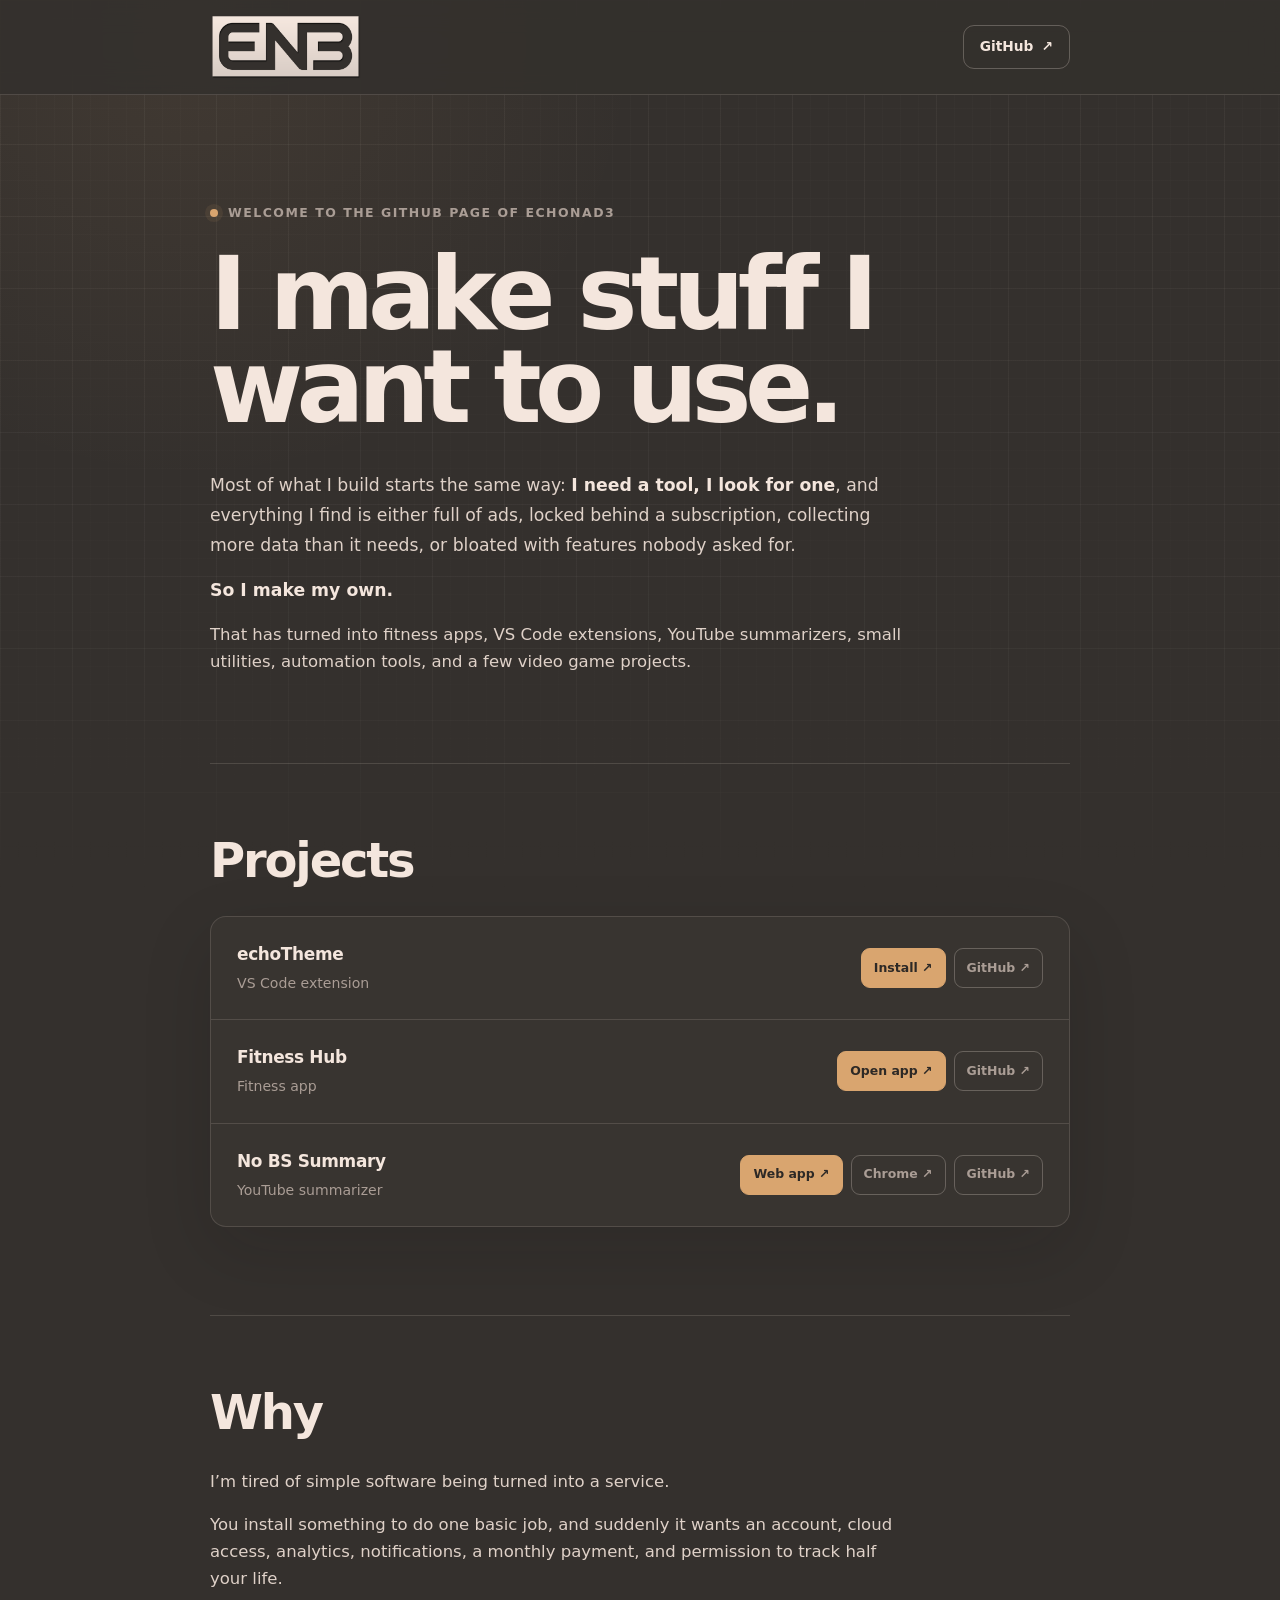
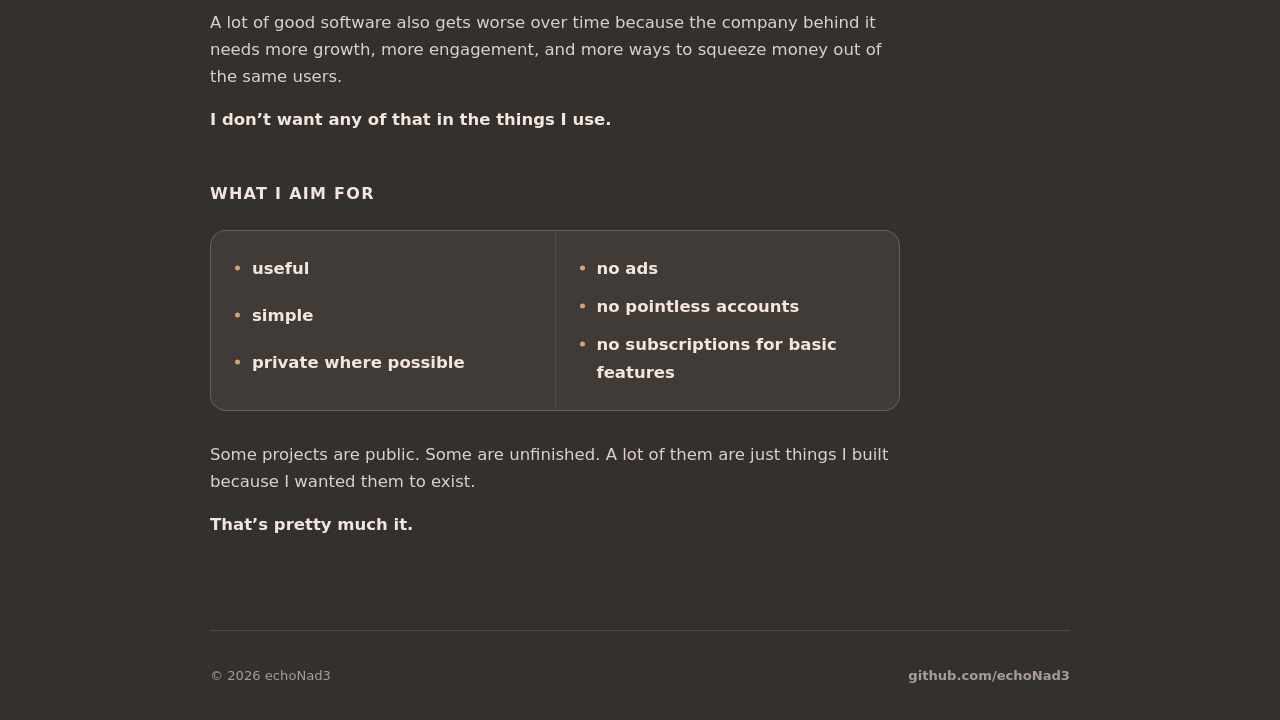
==== commit 49dfe7c6: "Restore concise homepage and original branding" ====
--- a/index.html
+++ b/index.html
@@ -4,50 +4,34 @@
   <meta charset="utf-8">
   <meta name="viewport" content="width=device-width, initial-scale=1">
 
-  <title>echoNad3 — software developer building focused products</title>
-  <meta name="description" content="Portfolio of echoNad3, a software developer building focused products for web, browser, and Android with TypeScript, React, Cloudflare Workers, and more.">
-  <meta name="author" content="echoNad3">
+  <title>echoNad3 — useful, private software</title>
+  <meta name="description" content="Software projects by echoNad3: useful, simple, private where possible, with no ads or pointless accounts.">
   <meta name="robots" content="index, follow">
   <meta name="theme-color" content="#34302d">
   <link rel="canonical" href="https://echonad3.github.io/">
 
-  <link rel="icon" type="image/svg+xml" href="assets/favicon.svg?v=14">
-  <link rel="icon" type="image/png" sizes="32x32" href="assets/favicon-32x32.png?v=14">
-  <link rel="icon" type="image/png" sizes="16x16" href="assets/favicon-16x16.png?v=14">
-  <link rel="apple-touch-icon" sizes="180x180" href="assets/apple-touch-icon.png?v=14">
+  <link rel="icon" type="image/png" sizes="32x32" href="assets/favicon-32x32.png?v=15">
+  <link rel="icon" type="image/png" sizes="16x16" href="assets/favicon-16x16.png?v=15">
+  <link rel="icon" type="image/png" sizes="512x512" href="assets/favicon.png?v=15">
+  <link rel="apple-touch-icon" sizes="180x180" href="assets/apple-touch-icon.png?v=15">
 
   <meta property="og:type" content="website">
   <meta property="og:site_name" content="echoNad3">
-  <meta property="og:title" content="Focused software, built end to end.">
-  <meta property="og:description" content="Software developer building real products for web, browser, and Android.">
+  <meta property="og:title" content="echoNad3">
+  <meta property="og:description" content="I make stuff I want to use.">
   <meta property="og:url" content="https://echonad3.github.io/">
-  <meta property="og:image" content="https://echonad3.github.io/assets/social-preview.png?v=14">
+  <meta property="og:image" content="https://echonad3.github.io/assets/social-preview.png?v=15">
   <meta property="og:image:width" content="1200">
   <meta property="og:image:height" content="630">
   <meta property="og:image:type" content="image/png">
-  <meta property="og:image:alt" content="echoNad3 — focused software, built end to end">
+  <meta property="og:image:alt" content="echoNad3 logo">
   <meta name="twitter:card" content="summary_large_image">
-  <meta name="twitter:title" content="Focused software, built end to end.">
-  <meta name="twitter:description" content="Software developer building real products for web, browser, and Android.">
-  <meta name="twitter:image" content="https://echonad3.github.io/assets/social-preview.png?v=14">
-  <meta name="twitter:image:alt" content="echoNad3 — focused software, built end to end">
+  <meta name="twitter:title" content="echoNad3">
+  <meta name="twitter:description" content="I make stuff I want to use.">
+  <meta name="twitter:image" content="https://echonad3.github.io/assets/social-preview.png?v=15">
+  <meta name="twitter:image:alt" content="echoNad3 logo">
 
-  <link rel="stylesheet" href="assets/styles.css?v=14">
-
-  <script type="application/ld+json">
-  {
-    "@context": "https://schema.org",
-    "@type": "WebSite",
-    "name": "echoNad3",
-    "url": "https://echonad3.github.io/",
-    "description": "Software developer portfolio featuring products for web, browser, and Android.",
-    "author": {
-      "@type": "Person",
-      "name": "echoNad3",
-      "url": "https://github.com/echoNad3"
-    }
-  }
-  </script>
+  <link rel="stylesheet" href="assets/styles.css?v=15">
 </head>
 <body id="top">
   <a class="skip-link" href="#content">Skip to content</a>
@@ -55,196 +39,99 @@
   <header class="site-header">
     <div class="header-inner shell">
       <a class="brand" href="#top" aria-label="echoNad3 home">
-        <span class="brand-mark" aria-hidden="true">EN3</span>
-        <span class="brand-name">echoNad3</span>
+        <img src="assets/logo.png" alt="echoNad3" width="1024" height="441">
       </a>
-
-      <nav class="site-nav" aria-label="Primary navigation">
-        <a href="#work">Work</a>
-        <a href="#approach">Approach</a>
-        <a href="#about">About</a>
-        <a class="nav-cta" href="#contact">Let’s talk</a>
-      </nav>
+      <a class="github-link" href="https://github.com/echoNad3" target="_blank" rel="noopener noreferrer">GitHub <span aria-hidden="true">↗</span></a>
     </div>
   </header>
 
-  <main id="content">
-    <section class="hero shell" aria-labelledby="hero-title">
-      <div class="hero-copy">
-        <p class="eyebrow"><span class="status-dot" aria-hidden="true"></span>Open to software engineering opportunities</p>
-        <h1 id="hero-title">Focused software, built end to end.</h1>
-        <p class="hero-lead">I’m <strong>echoNad3</strong>, an independent developer building privacy-minded products for web, browser, and Android. I take ideas from interface and data model through testing, release, and maintenance.</p>
+  <main id="content" class="shell">
+    <section class="intro" aria-labelledby="intro-title">
+      <p class="eyebrow">Welcome to the GitHub page of echoNad3</p>
+      <h1 id="intro-title">I make stuff I want to use.</h1>
 
-        <div class="actions">
-          <a class="button button--primary" href="#work">Explore selected work <span class="button-arrow" aria-hidden="true">↓</span></a>
-          <a class="button" href="https://github.com/echoNad3" target="_blank" rel="noopener noreferrer">GitHub profile <span class="button-arrow" aria-hidden="true">↗</span></a>
-        </div>
+      <div class="copy">
+        <p class="lead">Most of what I build starts the same way: <strong>I need a tool, I look for one</strong>, and everything I find is either full of ads, locked behind a subscription, collecting more data than it needs, or bloated with features nobody asked for.</p>
+        <p class="statement">So I make my own.</p>
+        <p>That has turned into fitness apps, VS Code extensions, YouTube summarizers, small utilities, automation tools, and a few video game projects.</p>
       </div>
-
-      <aside class="hero-proof" aria-label="Core capabilities">
-        <div class="proof-header">
-          <span>Product engineering</span>
-          <span>Idea → release</span>
-        </div>
-        <dl class="capability-list">
-          <div><dt>Interface</dt><dd>React, TypeScript, responsive UI</dd></div>
-          <div><dt>Platforms</dt><dd>Web, PWA, Chrome, Android</dd></div>
-          <div><dt>Backends</dt><dd>Cloudflare Workers, Supabase</dd></div>
-          <div><dt>Delivery</dt><dd>Testing, CI, releases, updates</dd></div>
-        </dl>
-      </aside>
     </section>
 
-    <section id="work" class="section shell" aria-labelledby="work-title">
-      <div class="section-heading">
-        <p class="section-label">Selected work</p>
-        <h2 id="work-title">Real products, not portfolio exercises.</h2>
-        <p>Each project started with a problem I genuinely had, then grew into a maintained product spanning interface design, application logic, testing, deployment, and distribution.</p>
-      </div>
+    <section class="section" aria-labelledby="projects-title">
+      <h2 id="projects-title">Projects</h2>
 
-      <div class="project-stack">
-        <article class="project-card" aria-labelledby="fitness-title">
-          <div class="project-content">
-            <p class="project-kicker">01 · Featured project</p>
-            <div class="project-title-row">
-              <h3 id="fitness-title">Fitness Hub</h3>
-              <span class="project-status">Live</span>
-            </div>
-            <p class="project-summary">A phone-first workout tracker that keeps programs, workout history, progress, backups, and optional private sync under the user’s control.</p>
-            <ul class="project-proof-list">
-              <li>One codebase delivered as a responsive web app, installable PWA, and Android app.</li>
-              <li>Offline-first data model with protected recovery copies and optional Supabase sync.</li>
-              <li>Automated unit, responsive, and core-flow testing in the release pipeline.</li>
-            </ul>
-            <ul class="tag-list" aria-label="Fitness Hub technologies">
-              <li>React</li><li>TypeScript</li><li>Capacitor</li><li>Supabase</li><li>Playwright</li>
-            </ul>
-            <div class="actions">
-              <a class="button button--primary" href="https://echonad3.github.io/fitness_hub/" target="_blank" rel="noopener noreferrer">Open product <span class="button-arrow" aria-hidden="true">↗</span></a>
-              <a class="button" href="work/fitness-hub.html">Case study <span class="button-arrow" aria-hidden="true">→</span></a>
-              <a class="button button--quiet" href="https://github.com/echoNad3/fitness_hub" target="_blank" rel="noopener noreferrer">Source <span class="button-arrow" aria-hidden="true">↗</span></a>
-            </div>
+      <div class="projects">
+        <article class="project">
+          <div class="project-copy">
+            <span class="project-name">echoTheme</span>
+            <span class="project-type">VS Code extension</span>
           </div>
-
-          <div class="project-visual project-visual--fitness" aria-hidden="true">
-            <div class="fitness-device">
-              <div class="fitness-screen">
-                <div class="mock-app-title"><img src="assets/projects/fitness-hub-logo.svg" alt=""><span>Fitness Hub</span></div>
-                <div class="mock-date">Sunday · Workout B is next</div>
-                <div class="mock-fitness-primary">Start workout<small>Up next · Workout B</small></div>
-                <div class="mock-tile-grid">
-                  <div class="mock-tile">History<small>Recent workouts</small></div>
-                  <div class="mock-tile">Progress<small>Stats and exercises</small></div>
-                  <div class="mock-tile">Program<small>Workout plan</small></div>
-                  <div class="mock-tile">Account<small>Optional sync</small></div>
-                </div>
-              </div>
-            </div>
+          <div class="project-links">
+            <a class="project-link project-link--primary" href="https://marketplace.visualstudio.com/items?itemName=echoNad3.echonade3theme" target="_blank" rel="noopener noreferrer" aria-label="Install echoTheme from the Visual Studio Marketplace">Install ↗</a>
+            <a class="project-link" href="https://github.com/echoNad3/echoTheme" target="_blank" rel="noopener noreferrer" aria-label="View the echoTheme source code on GitHub">GitHub ↗</a>
           </div>
         </article>
 
-        <article class="project-card" aria-labelledby="summary-title">
-          <div class="project-content">
-            <p class="project-kicker">02 · Multi-platform product</p>
-            <div class="project-title-row">
-              <h3 id="summary-title">No BS Summary</h3>
-              <span class="project-status">Live</span>
-            </div>
-            <p class="project-summary">A YouTube summarizer that turns existing captions into a useful summary and a blunt WATCH, SKIM, or SKIP verdict—without making the user leave the video.</p>
-            <ul class="project-proof-list">
-              <li>Delivered as a web app, Chrome side-panel extension, PWA, and Android share target.</li>
-              <li>Cloudflare Worker keeps provider credentials server-side and coordinates the product surfaces.</li>
-              <li>Shared caching, validation, accessibility checks, and bundle budgets keep it fast and dependable.</li>
-            </ul>
-            <ul class="tag-list" aria-label="No BS Summary technologies">
-              <li>TypeScript</li><li>Cloudflare Workers</li><li>Chrome MV3</li><li>Capacitor</li><li>Vitest</li>
-            </ul>
-            <div class="actions">
-              <a class="button button--primary" href="https://no-bs-summary.echonad3.workers.dev/" target="_blank" rel="noopener noreferrer">Open product <span class="button-arrow" aria-hidden="true">↗</span></a>
-              <a class="button" href="work/no-bs-summary.html">Case study <span class="button-arrow" aria-hidden="true">→</span></a>
-              <a class="button button--quiet" href="https://chromewebstore.google.com/detail/no-bs-summary/fnphiadakmbpimdclfohfpbbliejhnmc" target="_blank" rel="noopener noreferrer">Chrome Store <span class="button-arrow" aria-hidden="true">↗</span></a>
-              <a class="button button--quiet" href="https://github.com/echoNad3/no_bullshit_summary" target="_blank" rel="noopener noreferrer">Source <span class="button-arrow" aria-hidden="true">↗</span></a>
-            </div>
+        <article class="project">
+          <div class="project-copy">
+            <span class="project-name">Fitness Hub</span>
+            <span class="project-type">Fitness app</span>
           </div>
+          <div class="project-links">
+            <a class="project-link project-link--primary" href="https://echonad3.github.io/fitness_hub/" target="_blank" rel="noopener noreferrer" aria-label="Open the Fitness Hub website">Open app ↗</a>
+            <a class="project-link" href="https://github.com/echoNad3/fitness_hub" target="_blank" rel="noopener noreferrer" aria-label="View the Fitness Hub source code on GitHub">GitHub ↗</a>
+          </div>
+        </article>
 
-          <div class="project-visual project-visual--summary" aria-hidden="true">
-            <div class="summary-window">
-              <div class="window-bar"><i></i><i></i><i></i></div>
-              <div class="summary-ui">
-                <div class="summary-brand"><img src="assets/projects/no-bs-summary-logo.svg" alt=""><span>No BS Summary</span></div>
-                <div class="summary-label">YouTube link</div>
-                <div class="summary-form"><div class="summary-input">https://youtu.be/…</div><div class="summary-submit">Cut the BS</div></div>
-                <div class="summary-result"><span class="summary-verdict">SKIM</span><div class="summary-lines"><i></i><i></i><i></i></div></div>
-              </div>
-            </div>
+        <article class="project">
+          <div class="project-copy">
+            <span class="project-name">No BS Summary</span>
+            <span class="project-type">YouTube summarizer</span>
+          </div>
+          <div class="project-links">
+            <a class="project-link project-link--primary" href="https://no-bs-summary.echonad3.workers.dev/" target="_blank" rel="noopener noreferrer" aria-label="Open the No BS Summary website">Web app ↗</a>
+            <a class="project-link" href="https://chromewebstore.google.com/detail/no-bs-summary/fnphiadakmbpimdclfohfpbbliejhnmc" target="_blank" rel="noopener noreferrer" aria-label="Install No BS Summary from the Chrome Web Store">Chrome ↗</a>
+            <a class="project-link" href="https://github.com/echoNad3/no_bullshit_summary" target="_blank" rel="noopener noreferrer" aria-label="View the No BS Summary source code on GitHub">GitHub ↗</a>
           </div>
         </article>
       </div>
-
-      <article class="other-work" aria-labelledby="theme-title">
-        <div>
-          <p class="section-label">Other work</p>
-          <h3 id="theme-title">echoTheme</h3>
-          <p>A custom dark theme published for Visual Studio Code. A smaller project, but another example of taking a personal tool through packaging and public distribution.</p>
-        </div>
-        <div class="actions">
-          <a class="button button--primary" href="https://marketplace.visualstudio.com/items?itemName=echoNad3.echonade3theme" target="_blank" rel="noopener noreferrer">Marketplace <span class="button-arrow" aria-hidden="true">↗</span></a>
-          <a class="button" href="https://github.com/echoNad3/echoTheme" target="_blank" rel="noopener noreferrer">Source <span class="button-arrow" aria-hidden="true">↗</span></a>
-        </div>
-      </article>
     </section>
 
-    <section id="approach" class="section shell" aria-labelledby="approach-title">
-      <div class="section-heading">
-        <p class="section-label">How I work</p>
-        <h2 id="approach-title">Useful first. Reliable all the way down.</h2>
-        <p>I care about the entire path from the first product decision to the version somebody can actually install and trust.</p>
+    <section class="section" aria-labelledby="philosophy-title">
+      <h2 id="philosophy-title">Why</h2>
+
+      <div class="copy">
+        <p>I’m tired of simple software being turned into a service.</p>
+        <p>You install something to do one basic job, and suddenly it wants an account, cloud access, analytics, notifications, a monthly payment, and permission to track half your life.</p>
+        <p>A lot of good software also gets worse over time because the company behind it needs more growth, more engagement, and more ways to squeeze money out of the same users.</p>
+        <p><strong>I don’t want any of that in the things I use.</strong></p>
       </div>
 
-      <div class="approach-grid">
-        <article class="approach-card"><span class="approach-number">01</span><h3>Start with the real problem</h3><p>I remove ceremony and features that do not help the job. The interface should make the next action obvious.</p></article>
-        <article class="approach-card"><span class="approach-number">02</span><h3>Own the whole product</h3><p>UI, application state, backend boundaries, native packaging, tests, and release automation are one connected system.</p></article>
-        <article class="approach-card"><span class="approach-number">03</span><h3>Protect the user’s trust</h3><p>Keep data local where possible, make recovery deliberate, minimize permissions, and avoid collecting what the product does not need.</p></article>
+      <h3>What I aim for</h3>
+
+      <div class="principles" aria-label="Project principles">
+        <ul>
+          <li>useful</li>
+          <li>simple</li>
+          <li>private where possible</li>
+        </ul>
+        <ul>
+          <li>no ads</li>
+          <li>no pointless accounts</li>
+          <li>no subscriptions for basic features</li>
+        </ul>
       </div>
-    </section>
 
-    <section id="about" class="section shell" aria-labelledby="about-title">
-      <div class="about-layout">
-        <div class="about-copy">
-          <p class="section-label">About</p>
-          <h2 id="about-title">A product-minded developer who likes shipping the whole thing.</h2>
-          <p>I build tools because I want software to feel direct, dependable, and respectful of the person using it. That has pushed me beyond screens into data modeling, APIs, offline behavior, security boundaries, testing, native builds, and deployment.</p>
-          <p><strong>I’m currently looking for software engineering opportunities</strong> where I can work across product thinking, interface quality, and implementation.</p>
-        </div>
-
-        <div class="skills-panel" aria-label="Technical capabilities">
-          <div class="skill-row"><strong>Frontend</strong><span>React, TypeScript, semantic HTML, responsive CSS, accessibility</span></div>
-          <div class="skill-row"><strong>Platforms</strong><span>Web apps, PWAs, Chrome extensions, Capacitor, Android</span></div>
-          <div class="skill-row"><strong>Backend</strong><span>Cloudflare Workers, APIs, KV caching, Supabase, authentication</span></div>
-          <div class="skill-row"><strong>Quality</strong><span>Unit tests, end-to-end tests, accessibility checks, CI/CD</span></div>
-          <div class="skill-row"><strong>Product</strong><span>Interaction design, data safety, release flows, maintenance</span></div>
-        </div>
-      </div>
-    </section>
-
-    <section id="contact" class="contact-section shell" aria-labelledby="contact-title">
-      <div class="contact-card">
-        <p class="section-label">Open to opportunities</p>
-        <h2 id="contact-title">Let’s build something genuinely useful.</h2>
-        <p>If you’re hiring, reviewing candidates, or want to dig into one of these projects, my GitHub profile is the best current place to find my work and reach me.</p>
-        <div class="actions">
-          <a class="button button--primary" href="https://github.com/echoNad3" target="_blank" rel="noopener noreferrer">Visit GitHub profile <span class="button-arrow" aria-hidden="true">↗</span></a>
-          <a class="button" href="#work">Review selected work <span class="button-arrow" aria-hidden="true">↑</span></a>
-        </div>
+      <div class="copy closing-copy">
+        <p>Some projects are public. Some are unfinished. A lot of them are just things I built because I wanted them to exist.</p>
+        <p><strong>That’s pretty much it.</strong></p>
       </div>
     </section>
   </main>
 
-  <footer class="site-footer">
-    <div class="footer-inner shell">
-      <span>© 2026 echoNad3 · Built without analytics or unnecessary JavaScript.</span>
-      <div class="footer-links"><a href="#top">Back to top</a><a href="https://github.com/echoNad3" target="_blank" rel="noopener noreferrer">GitHub ↗</a></div>
-    </div>
+  <footer class="site-footer shell">
+    <span>© 2026 echoNad3</span>
+    <a href="https://github.com/echoNad3" target="_blank" rel="noopener noreferrer">github.com/echoNad3</a>
   </footer>
 </body>
 </html>
--- a/assets/styles.css
+++ b/assets/styles.css
@@ -1,9 +1,8 @@
 :root {
   color-scheme: dark;
   --background: #34302d;
-  --background-deep: #292624;
-  --surface: #3c3733;
-  --surface-raised: #46403b;
+  --background-deep: #2c2927;
+  --surface: #3d3834;
   --heading: #f4e6dd;
   --text: #dfd1c8;
   --muted: #aa9d95;
@@ -12,12 +11,8 @@
   --accent-ink: #2d2926;
   --line: rgba(244, 230, 221, 0.14);
   --line-strong: rgba(244, 230, 221, 0.26);
-  --shadow: 0 28px 80px rgba(16, 13, 12, 0.28);
-  --shell: 1120px;
-  --prose: 68ch;
-  --radius-sm: 10px;
-  --radius: 18px;
-  --radius-lg: 26px;
+  --shell: 860px;
+  --radius: 16px;
 }
 
 *,
@@ -46,8 +41,7 @@
   content: "";
   position: fixed;
   z-index: -2;
-  inset: 0 0 auto;
-  height: min(900px, 100vh);
+  inset: 0;
   pointer-events: none;
   background-image:
     linear-gradient(rgba(244, 230, 221, 0.038) 1px, transparent 1px),
@@ -55,7 +49,7 @@
     linear-gradient(rgba(244, 230, 221, 0.014) 1px, transparent 1px),
     linear-gradient(90deg, rgba(244, 230, 221, 0.014) 1px, transparent 1px);
   background-size: 72px 72px, 72px 72px, 18px 18px, 18px 18px;
-  mask-image: linear-gradient(to bottom, #000 0%, rgba(0, 0, 0, 0.72) 62%, transparent 100%);
+  mask-image: linear-gradient(to bottom, #000 0%, rgba(0, 0, 0, 0.72) 72%, transparent 100%);
 }
 
 body::after {
@@ -65,33 +59,24 @@
   inset: 0;
   pointer-events: none;
   background:
-    radial-gradient(circle at 14% 6%, rgba(217, 165, 111, 0.08), transparent 27rem),
-    radial-gradient(circle at 84% 26%, rgba(244, 230, 221, 0.035), transparent 30rem),
+    radial-gradient(circle at 15% 4%, rgba(217, 165, 111, 0.08), transparent 28rem),
     var(--background);
 }
 
-img,
-svg {
+img {
   display: block;
   max-width: 100%;
 }
 
 a {
   color: inherit;
-}
-
-button,
-a {
-  -webkit-tap-highlight-color: transparent;
 }
 
 h1,
 h2,
 h3,
 p,
-ul,
-dl,
-dd {
+ul {
   margin: 0;
 }
 
@@ -117,7 +102,7 @@
   padding: 10px 14px;
   color: var(--accent-ink);
   background: var(--accent);
-  border-radius: var(--radius-sm);
+  border-radius: 10px;
   font-weight: 800;
   text-decoration: none;
 }
@@ -127,16 +112,13 @@
 }
 
 .site-header {
-  position: sticky;
-  z-index: 50;
-  top: 0;
   border-bottom: 1px solid var(--line);
-  background: rgba(52, 48, 45, 0.84);
-  backdrop-filter: blur(18px);
+  background: rgba(52, 48, 45, 0.88);
+  backdrop-filter: blur(16px);
 }
 
 .header-inner {
-  min-height: 78px;
+  min-height: 94px;
   display: flex;
   align-items: center;
   justify-content: space-between;
@@ -144,1214 +126,377 @@
 }
 
 .brand {
+  width: 152px;
+  flex: 0 0 auto;
+  text-decoration: none;
+}
+
+.brand img {
+  width: 100%;
+  height: auto;
+}
+
+.github-link,
+.project-link {
+  min-height: 44px;
   display: inline-flex;
   align-items: center;
-  gap: 11px;
-  color: var(--heading);
+  justify-content: center;
+  border: 1px solid var(--line-strong);
+  color: var(--heading);
+  font-size: 0.86rem;
   font-weight: 800;
+  line-height: 1;
   text-decoration: none;
 }
 
-.brand-mark {
-  width: 48px;
-  height: 38px;
+.github-link {
+  gap: 8px;
+  padding: 0 16px;
+  border-radius: 11px;
+}
+
+main {
   display: grid;
-  place-items: center;
-  color: var(--background-deep);
-  background: var(--heading);
-  border-radius: 7px;
-  font-family: "Arial Black", "Segoe UI Black", sans-serif;
-  font-size: 1.05rem;
-  line-height: 1;
-  letter-spacing: -0.09em;
-  box-shadow: inset 0 0 0 1px rgba(52, 48, 45, 0.16);
-}
-
-.brand-name {
-  font-size: 0.94rem;
-  letter-spacing: -0.01em;
-}
-
-.site-nav {
-  display: flex;
-  align-items: center;
-  gap: 5px;
-}
-
-.site-nav a {
-  min-height: 42px;
-  display: inline-flex;
-  align-items: center;
-  padding: 8px 11px;
-  color: var(--muted);
-  border-radius: 8px;
-  font-size: 0.87rem;
-  font-weight: 750;
-  text-decoration: none;
-  transition: color 150ms ease, background-color 150ms ease;
-}
-
-.site-nav a:hover {
-  color: var(--heading);
-  background: rgba(244, 230, 221, 0.055);
-}
-
-.site-nav .nav-cta {
-  margin-left: 5px;
-  color: var(--accent-ink);
-  background: var(--accent);
-}
-
-.site-nav .nav-cta:hover {
-  color: var(--accent-ink);
-  background: var(--accent-hover);
-}
-
-main > section,
-.case-section {
-  scroll-margin-top: 104px;
-}
-
-.hero {
-  min-height: calc(100svh - 78px);
-  display: grid;
-  grid-template-columns: minmax(0, 1.3fr) minmax(320px, 0.7fr);
-  align-items: center;
-  gap: clamp(56px, 8vw, 112px);
-  padding-block: clamp(76px, 10vw, 126px);
-}
-
-.hero-copy {
-  max-width: 730px;
+  gap: 88px;
+  padding-block: 92px;
+}
+
+.intro {
+  padding-top: 16px;
 }
 
 .eyebrow {
   display: flex;
   align-items: center;
   gap: 10px;
-  margin-bottom: 22px;
+  margin-bottom: 24px;
   color: var(--muted);
   font-size: 0.78rem;
-  font-weight: 800;
-  letter-spacing: 0.1em;
+  font-weight: 850;
+  letter-spacing: 0.12em;
   text-transform: uppercase;
 }
 
-.status-dot {
+.eyebrow::before {
+  content: "";
   width: 8px;
   height: 8px;
   flex: 0 0 auto;
   border-radius: 50%;
   background: var(--accent);
-  box-shadow: 0 0 0 5px rgba(217, 165, 111, 0.12);
-}
-
-.hero h1,
-.case-hero h1 {
-  color: var(--heading);
-  font-size: clamp(3.55rem, 7.7vw, 6.65rem);
-  line-height: 0.92;
-  letter-spacing: -0.066em;
+  box-shadow: 0 0 0 5px rgba(217, 165, 111, 0.09);
+}
+
+h1 {
+  max-width: 720px;
+  margin-bottom: 36px;
+  color: var(--heading);
+  font-size: clamp(3.7rem, 9vw, 6.3rem);
   font-weight: 850;
-  text-wrap: balance;
-}
-
-.hero-lead {
-  max-width: 61ch;
-  margin-top: 30px;
-  color: var(--text);
-  font-size: clamp(1.08rem, 1.8vw, 1.28rem);
-  line-height: 1.65;
-}
-
-.hero-lead strong {
-  color: var(--heading);
-}
-
-.actions {
+  line-height: 0.93;
+  letter-spacing: -0.065em;
+}
+
+h2 {
+  margin-bottom: 32px;
+  color: var(--heading);
+  font-size: clamp(2rem, 5vw, 3rem);
+  font-weight: 830;
+  line-height: 1;
+  letter-spacing: -0.045em;
+}
+
+h3 {
+  margin: 48px 0 22px;
+  color: var(--heading);
+  font-size: 1rem;
+  font-weight: 850;
+  letter-spacing: 0.08em;
+  text-transform: uppercase;
+}
+
+.copy {
+  max-width: 66ch;
+  display: grid;
+  gap: 16px;
+}
+
+.lead {
+  font-size: 1.08rem;
+  line-height: 1.72;
+}
+
+strong,
+.statement {
+  color: var(--heading);
+  font-weight: 780;
+}
+
+.statement {
+  font-size: 1.08rem;
+}
+
+.section {
+  padding-top: 72px;
+  border-top: 1px solid var(--line);
+}
+
+.projects {
+  overflow: hidden;
+  border: 1px solid var(--line);
+  border-radius: var(--radius);
+  background: rgba(61, 56, 52, 0.5);
+  box-shadow: 0 24px 70px rgba(16, 13, 12, 0.14);
+}
+
+.project {
+  min-height: 100px;
+  display: grid;
+  grid-template-columns: minmax(0, 1fr) auto;
+  gap: 24px;
+  align-items: center;
+  padding: 24px 26px;
+}
+
+.project + .project {
+  border-top: 1px solid var(--line);
+}
+
+.project-copy {
+  min-width: 0;
+  display: grid;
+  gap: 3px;
+}
+
+.project-name {
+  color: var(--heading);
+  font-size: 1.06rem;
+  font-weight: 820;
+  letter-spacing: -0.02em;
+}
+
+.project-type {
+  color: var(--muted);
+  font-size: 0.88rem;
+}
+
+.project-links {
   display: flex;
   flex-wrap: wrap;
-  gap: 11px;
-  margin-top: 34px;
-}
-
-.button {
-  min-height: 48px;
-  display: inline-flex;
-  align-items: center;
-  justify-content: center;
+  justify-content: flex-end;
   gap: 8px;
-  padding: 11px 16px;
-  border: 1px solid var(--line-strong);
-  border-radius: var(--radius-sm);
-  color: var(--heading);
-  background: rgba(244, 230, 221, 0.035);
-  font-size: 0.9rem;
-  font-weight: 800;
-  line-height: 1;
-  text-decoration: none;
-  transition: transform 150ms ease, color 150ms ease, background-color 150ms ease, border-color 150ms ease;
-}
-
-.button:hover {
-  transform: translateY(-2px);
-  border-color: rgba(244, 230, 221, 0.42);
-  background: rgba(244, 230, 221, 0.08);
-}
-
-.button--primary {
+}
+
+.project-link {
+  min-height: 40px;
+  padding: 0 12px;
+  border-radius: 9px;
+  color: var(--muted);
+  font-size: 0.78rem;
+  white-space: nowrap;
+}
+
+.project-link--primary {
   color: var(--accent-ink);
   border-color: var(--accent);
   background: var(--accent);
 }
 
-.button--primary:hover {
-  color: var(--accent-ink);
-  border-color: var(--accent-hover);
-  background: var(--accent-hover);
-}
-
-.button--quiet {
-  color: var(--muted);
-}
-
-.button-arrow {
-  font-size: 1.05em;
-  transition: transform 150ms ease;
-}
-
-.button:hover .button-arrow {
-  transform: translate(2px, -2px);
-}
-
-.hero-proof {
+.principles {
+  max-width: 690px;
+  display: grid;
+  grid-template-columns: repeat(2, minmax(0, 1fr));
+  gap: 1px;
   overflow: hidden;
-  background: linear-gradient(145deg, rgba(70, 64, 59, 0.9), rgba(54, 49, 46, 0.92));
+  margin-bottom: 30px;
   border: 1px solid var(--line);
-  border-radius: var(--radius-lg);
-  box-shadow: var(--shadow);
-}
-
-.proof-header {
-  display: flex;
-  align-items: center;
-  justify-content: space-between;
-  gap: 20px;
-  padding: 18px 20px;
-  border-bottom: 1px solid var(--line);
-}
-
-.proof-header span:first-child {
-  color: var(--heading);
-  font-size: 0.78rem;
-  font-weight: 850;
-  letter-spacing: 0.1em;
-  text-transform: uppercase;
-}
-
-.proof-header span:last-child {
-  color: var(--accent);
-  font-size: 0.75rem;
-  font-weight: 800;
-}
-
-.capability-list {
-  padding: 6px 20px;
-}
-
-.capability-list > div {
+  border-radius: var(--radius);
+  background: var(--line);
+}
+
+.principles ul {
   display: grid;
-  grid-template-columns: 104px 1fr;
-  gap: 18px;
-  padding-block: 17px;
-  border-bottom: 1px solid var(--line);
-}
-
-.capability-list > div:last-child {
-  border-bottom: 0;
-}
-
-.capability-list dt {
-  color: var(--muted);
-  font-size: 0.8rem;
-  font-weight: 750;
-}
-
-.capability-list dd {
-  color: var(--heading);
-  font-size: 0.9rem;
-  font-weight: 750;
-}
-
-.section {
-  padding-block: clamp(80px, 10vw, 128px);
-  border-top: 1px solid var(--line);
-}
-
-.section-heading {
-  max-width: 760px;
-  margin-bottom: 46px;
-}
-
-.section-label {
-  margin-bottom: 12px;
-  color: var(--accent);
-  font-size: 0.76rem;
-  font-weight: 850;
-  letter-spacing: 0.12em;
-  text-transform: uppercase;
-}
-
-.section-heading h2,
-.contact-card h2,
-.case-section h2 {
-  color: var(--heading);
-  font-size: clamp(2.1rem, 4.5vw, 3.75rem);
-  line-height: 1.02;
-  letter-spacing: -0.048em;
-  font-weight: 830;
-  text-wrap: balance;
-}
-
-.section-heading p {
-  max-width: var(--prose);
-  margin-top: 18px;
-  color: var(--muted);
-  font-size: 1.05rem;
-}
-
-.project-stack {
-  display: grid;
-  gap: 28px;
-}
-
-.project-card {
-  overflow: hidden;
-  display: grid;
-  grid-template-columns: minmax(0, 0.96fr) minmax(390px, 1.04fr);
-  min-height: 540px;
-  background: rgba(60, 55, 51, 0.72);
-  border: 1px solid var(--line);
-  border-radius: var(--radius-lg);
-  box-shadow: 0 20px 60px rgba(20, 16, 14, 0.18);
-}
-
-.project-card:nth-child(even) .project-visual {
-  order: -1;
-}
-
-.project-content {
-  padding: clamp(30px, 5vw, 52px);
-  display: flex;
-  flex-direction: column;
-  align-items: flex-start;
-}
-
-.project-kicker {
-  display: flex;
-  align-items: center;
-  gap: 10px;
-  color: var(--accent);
-  font-size: 0.75rem;
-  font-weight: 850;
-  letter-spacing: 0.1em;
-  text-transform: uppercase;
-}
-
-.project-kicker::before {
-  content: "";
-  width: 24px;
-  height: 1px;
-  background: currentColor;
-}
-
-.project-title-row {
-  width: 100%;
-  display: flex;
-  align-items: center;
-  justify-content: space-between;
-  gap: 16px;
-  margin-top: 18px;
-}
-
-.project-title-row h3 {
-  color: var(--heading);
-  font-size: clamp(2rem, 4vw, 3rem);
-  line-height: 1;
-  letter-spacing: -0.045em;
-  font-weight: 830;
-}
-
-.project-status {
-  flex: 0 0 auto;
-  padding: 5px 9px;
-  color: var(--heading);
-  background: rgba(244, 230, 221, 0.06);
-  border: 1px solid var(--line);
-  border-radius: 999px;
-  font-size: 0.7rem;
-  font-weight: 800;
-  letter-spacing: 0.07em;
-  text-transform: uppercase;
-}
-
-.project-summary {
-  margin-top: 22px;
-  color: var(--text);
-  font-size: 1.02rem;
-}
-
-.project-proof-list {
-  display: grid;
-  gap: 10px;
-  margin-top: 24px;
+  gap: 11px;
+  padding: 24px;
+  background: rgba(61, 56, 52, 0.78);
   list-style: none;
 }
 
-.project-proof-list li {
+.principles li {
   position: relative;
-  padding-left: 21px;
-  color: var(--muted);
-  font-size: 0.91rem;
-}
-
-.project-proof-list li::before {
+  padding-left: 17px;
+  color: var(--heading);
+  font-weight: 700;
+}
+
+.principles li::before {
   content: "";
   position: absolute;
-  top: 0.73em;
-  left: 1px;
-  width: 6px;
-  height: 6px;
+  top: 0.78em;
+  left: 0;
+  width: 5px;
+  height: 5px;
   border-radius: 50%;
   background: var(--accent);
   transform: translateY(-50%);
 }
 
-.tag-list {
-  display: flex;
-  flex-wrap: wrap;
-  gap: 7px;
-  margin-top: 25px;
-  list-style: none;
-}
-
-.tag-list li {
-  padding: 5px 8px;
-  color: var(--muted);
-  background: rgba(244, 230, 221, 0.035);
-  border: 1px solid var(--line);
-  border-radius: 7px;
-  font-size: 0.72rem;
-  font-weight: 750;
-}
-
-.project-content .actions {
-  margin-top: auto;
-  padding-top: 31px;
-}
-
-.project-visual {
-  min-height: 440px;
-  display: grid;
-  place-items: center;
-  padding: clamp(26px, 4vw, 46px);
-  border-left: 1px solid var(--line);
-}
-
-.project-card:nth-child(even) .project-visual {
-  border-right: 1px solid var(--line);
-  border-left: 0;
-}
-
-.project-visual--fitness {
-  background:
-    radial-gradient(circle at 50% 18%, rgba(96, 116, 243, 0.24), transparent 40%),
-    #252730;
-}
-
-.fitness-device {
-  width: min(100%, 280px);
-  padding: 15px;
-  background: #30323d;
-  border: 1px solid rgba(255, 255, 255, 0.11);
-  border-radius: 30px;
-  box-shadow: 0 26px 70px rgba(3, 4, 8, 0.38);
-  transform: rotate(2deg);
-}
-
-.fitness-screen {
-  padding: 18px 13px 14px;
-  background: #252730;
-  border-radius: 19px;
-}
-
-.mock-app-title {
-  display: flex;
-  align-items: center;
-  gap: 9px;
-  color: #f4f5f8;
-  font-size: 0.88rem;
-  font-weight: 800;
-}
-
-.mock-app-title img {
-  width: 28px;
-  height: 28px;
-  border-radius: 8px;
-}
-
-.mock-date {
-  margin-top: 4px;
-  color: #aab2c0;
-  font-size: 0.64rem;
-}
-
-.mock-fitness-primary {
-  margin-top: 14px;
-  padding: 13px;
-  color: #fff;
-  background: #6074f3;
-  border-radius: 11px;
-  font-size: 0.77rem;
-  font-weight: 800;
-}
-
-.mock-fitness-primary small,
-.mock-tile small {
-  display: block;
-  margin-top: 2px;
-  opacity: 0.72;
-  font-size: 0.58rem;
-  font-weight: 600;
-}
-
-.mock-tile-grid {
-  display: grid;
-  grid-template-columns: 1fr 1fr;
-  gap: 7px;
-  margin-top: 8px;
-}
-
-.mock-tile {
-  min-height: 74px;
-  padding: 10px;
-  display: flex;
-  flex-direction: column;
-  justify-content: flex-end;
-  color: #f4f5f8;
-  background: #30323d;
-  border: 1px solid rgba(255, 255, 255, 0.065);
-  border-radius: 10px;
-  font-size: 0.67rem;
-  font-weight: 800;
-}
-
-.project-visual--summary {
-  background:
-    radial-gradient(circle at 78% 18%, rgba(232, 100, 55, 0.24), transparent 38%),
-    #161616;
-}
-
-.summary-window {
-  width: min(100%, 510px);
-  overflow: hidden;
-  background: #1d1d1d;
-  border: 1px solid #403d3a;
-  border-radius: 18px;
-  box-shadow: 0 28px 80px rgba(0, 0, 0, 0.42);
-  transform: rotate(-1deg);
-}
-
-.window-bar {
-  height: 34px;
-  display: flex;
-  align-items: center;
-  gap: 6px;
-  padding-inline: 13px;
-  background: #242424;
-  border-bottom: 1px solid #343230;
-}
-
-.window-bar i {
-  width: 8px;
-  height: 8px;
-  border-radius: 50%;
-  background: #514c47;
-}
-
-.summary-ui {
-  padding: 26px;
-}
-
-.summary-brand {
-  display: flex;
-  align-items: center;
-  gap: 11px;
-  color: #f1eee7;
-  font-size: 0.9rem;
-  font-weight: 850;
-}
-
-.summary-brand img {
-  width: 36px;
-  height: 36px;
-  border-radius: 9px;
-}
-
-.summary-label {
-  margin-top: 22px;
-  color: #bdb6aa;
-  font-size: 0.67rem;
-  font-weight: 750;
-}
-
-.summary-form {
-  display: grid;
-  grid-template-columns: 1fr auto;
-  gap: 8px;
-  margin-top: 6px;
-}
-
-.summary-input {
-  min-width: 0;
-  padding: 10px 11px;
-  color: #948d82;
-  background: #121212;
-  border: 1px solid #343230;
-  border-radius: 9px;
-  font-size: 0.65rem;
-}
-
-.summary-submit {
-  padding: 10px 13px;
-  color: #161616;
-  background: #e86437;
-  border-radius: 9px;
-  font-size: 0.66rem;
-  font-weight: 850;
-}
-
-.summary-result {
-  margin-top: 14px;
-  padding: 15px;
-  background: #242424;
-  border: 1px solid #343230;
-  border-radius: 11px;
-}
-
-.summary-verdict {
-  display: inline-block;
-  padding: 4px 7px;
-  color: #fff;
-  background: #74500c;
-  border-radius: 6px;
-  font-size: 0.59rem;
-  font-weight: 850;
-  letter-spacing: 0.08em;
-}
-
-.summary-lines {
-  display: grid;
-  gap: 7px;
-  margin-top: 12px;
-}
-
-.summary-lines i {
-  height: 5px;
-  border-radius: 999px;
-  background: #403d3a;
-}
-
-.summary-lines i:nth-child(2) { width: 82%; }
-.summary-lines i:nth-child(3) { width: 66%; }
-
-.other-work {
-  margin-top: 28px;
-  display: grid;
-  grid-template-columns: minmax(0, 1fr) auto;
-  align-items: center;
-  gap: 28px;
-  padding: 28px 30px;
-  background: rgba(60, 55, 51, 0.62);
-  border: 1px solid var(--line);
-  border-radius: var(--radius);
-}
-
-.other-work h3 {
-  color: var(--heading);
-  font-size: 1.3rem;
-  letter-spacing: -0.025em;
-}
-
-.other-work p {
-  max-width: 68ch;
-  margin-top: 6px;
-  color: var(--muted);
-  font-size: 0.91rem;
-}
-
-.other-work .actions {
+.closing-copy {
   margin-top: 0;
 }
 
-.approach-grid {
-  display: grid;
-  grid-template-columns: repeat(3, minmax(0, 1fr));
-  gap: 15px;
-}
-
-.approach-card {
-  min-height: 260px;
-  padding: 28px;
-  background: rgba(60, 55, 51, 0.56);
-  border: 1px solid var(--line);
-  border-radius: var(--radius);
-}
-
-.approach-number {
-  color: var(--accent);
-  font-size: 0.75rem;
-  font-weight: 850;
-  letter-spacing: 0.1em;
-}
-
-.approach-card h3 {
-  margin-top: 42px;
-  color: var(--heading);
-  font-size: 1.25rem;
-  line-height: 1.2;
-  letter-spacing: -0.025em;
-}
-
-.approach-card p {
-  margin-top: 13px;
-  color: var(--muted);
-  font-size: 0.92rem;
-}
-
-.about-layout {
-  display: grid;
-  grid-template-columns: minmax(0, 0.84fr) minmax(380px, 1.16fr);
-  gap: clamp(48px, 8vw, 104px);
-  align-items: start;
-}
-
-.about-copy h2 {
-  max-width: 650px;
-}
-
-.about-copy p:not(.section-label) {
-  max-width: var(--prose);
-  margin-top: 20px;
-  color: var(--text);
-  font-size: 1.03rem;
-}
-
-.about-copy strong {
-  color: var(--heading);
-}
-
-.skills-panel {
-  overflow: hidden;
-  border: 1px solid var(--line);
-  border-radius: var(--radius);
-  background: rgba(60, 55, 51, 0.54);
-}
-
-.skill-row {
-  display: grid;
-  grid-template-columns: 128px 1fr;
-  gap: 25px;
-  padding: 19px 22px;
-  border-bottom: 1px solid var(--line);
-}
-
-.skill-row:last-child {
-  border-bottom: 0;
-}
-
-.skill-row strong {
-  color: var(--heading);
-  font-size: 0.84rem;
-}
-
-.skill-row span {
-  color: var(--muted);
-  font-size: 0.87rem;
-}
-
-.contact-section {
-  padding-block: clamp(80px, 10vw, 128px);
-  border-top: 1px solid var(--line);
-}
-
-.contact-card {
-  position: relative;
-  overflow: hidden;
-  padding: clamp(34px, 6vw, 68px);
-  background: linear-gradient(135deg, rgba(70, 64, 59, 0.96), rgba(54, 49, 46, 0.96));
-  border: 1px solid var(--line-strong);
-  border-radius: var(--radius-lg);
-  box-shadow: var(--shadow);
-}
-
-.contact-card::after {
-  content: "3";
-  position: absolute;
-  right: -10px;
-  bottom: -82px;
-  color: rgba(244, 230, 221, 0.035);
-  font-family: "Arial Black", sans-serif;
-  font-size: 20rem;
-  line-height: 1;
-}
-
-.contact-card > * {
-  position: relative;
-  z-index: 1;
-}
-
-.contact-card h2 {
-  max-width: 760px;
-}
-
-.contact-card p:not(.section-label) {
-  max-width: 62ch;
-  margin-top: 19px;
-  color: var(--muted);
-  font-size: 1.02rem;
-}
-
 .site-footer {
-  padding-block: 28px 38px;
-  border-top: 1px solid var(--line);
-}
-
-.footer-inner {
+  min-height: 90px;
   display: flex;
   align-items: center;
   justify-content: space-between;
   gap: 24px;
+  border-top: 1px solid var(--line);
   color: var(--muted);
-  font-size: 0.8rem;
-}
-
-.footer-links {
-  display: flex;
-  flex-wrap: wrap;
-  gap: 18px;
-}
-
-.footer-links a {
-  min-height: 32px;
-  display: inline-flex;
-  align-items: center;
-  font-weight: 750;
+  font-size: 0.82rem;
+}
+
+.site-footer a {
+  font-weight: 700;
   text-decoration: none;
 }
 
-.footer-links a:hover {
-  color: var(--heading);
-}
-
-/* Case studies */
-.case-main {
-  padding-bottom: 110px;
-}
-
-.case-hero {
-  display: grid;
-  grid-template-columns: minmax(0, 1fr) 240px;
-  align-items: center;
-  gap: 72px;
-  padding-block: clamp(72px, 10vw, 122px);
-}
-
-.case-hero h1 {
-  max-width: 820px;
-  font-size: clamp(3.5rem, 8vw, 7rem);
-}
-
-.case-hero .hero-lead {
-  max-width: 64ch;
-}
-
-.case-logo {
-  padding: 24px;
-  background: rgba(60, 55, 51, 0.66);
-  border: 1px solid var(--line);
-  border-radius: 34px;
-  box-shadow: var(--shadow);
-}
-
-.case-logo img {
-  width: 100%;
-  aspect-ratio: 1;
-  border-radius: 23px;
-}
-
-.case-overview {
-  display: grid;
-  grid-template-columns: repeat(4, minmax(0, 1fr));
-  margin-bottom: 84px;
-  border: 1px solid var(--line);
-  border-radius: var(--radius);
-  background: rgba(60, 55, 51, 0.5);
-}
-
-.case-overview > div {
-  padding: 22px;
-  border-right: 1px solid var(--line);
-}
-
-.case-overview > div:last-child {
-  border-right: 0;
-}
-
-.case-overview dt {
-  color: var(--muted);
-  font-size: 0.72rem;
-  font-weight: 800;
-  letter-spacing: 0.08em;
-  text-transform: uppercase;
-}
-
-.case-overview dd {
-  margin-top: 7px;
-  color: var(--heading);
-  font-size: 0.9rem;
-  font-weight: 750;
-}
-
-.case-section {
-  display: grid;
-  grid-template-columns: 260px minmax(0, 1fr);
-  gap: clamp(42px, 8vw, 110px);
-  padding-block: 72px;
-  border-top: 1px solid var(--line);
-}
-
-.case-section h2 {
-  font-size: clamp(1.8rem, 3.8vw, 2.8rem);
-}
-
-.case-section-content {
-  max-width: 760px;
-}
-
-.case-section-content > p {
-  color: var(--text);
-  font-size: 1.03rem;
-}
-
-.case-section-content > p + p {
-  margin-top: 17px;
-}
-
-.decision-grid {
-  display: grid;
-  grid-template-columns: 1fr 1fr;
-  gap: 13px;
-}
-
-.decision-card {
-  padding: 23px;
-  background: rgba(60, 55, 51, 0.55);
-  border: 1px solid var(--line);
-  border-radius: 14px;
-}
-
-.decision-card h3 {
-  color: var(--heading);
-  font-size: 1rem;
-  letter-spacing: -0.012em;
-}
-
-.decision-card p {
-  margin-top: 9px;
-  color: var(--muted);
-  font-size: 0.88rem;
-}
-
-.case-cta {
-  margin-top: 76px;
-  padding: 42px;
-  display: flex;
-  align-items: center;
-  justify-content: space-between;
-  gap: 36px;
-  background: rgba(60, 55, 51, 0.72);
-  border: 1px solid var(--line);
-  border-radius: var(--radius-lg);
-}
-
-.case-cta h2 {
-  color: var(--heading);
-  font-size: clamp(1.7rem, 3vw, 2.4rem);
-  letter-spacing: -0.035em;
-}
-
-.case-cta p {
-  margin-top: 7px;
-  color: var(--muted);
-  font-size: 0.92rem;
-}
-
-@media (max-width: 980px) {
-  .hero {
-    min-height: auto;
-    grid-template-columns: 1fr;
-    gap: 54px;
-  }
-
-  .hero-proof {
-    max-width: 620px;
-  }
-
-  .project-card {
-    grid-template-columns: 1fr;
-  }
-
-  .project-card:nth-child(even) .project-visual {
-    order: initial;
-  }
-
-  .project-visual,
-  .project-card:nth-child(even) .project-visual {
-    border-top: 1px solid var(--line);
-    border-right: 0;
-    border-left: 0;
-  }
-
-  .project-content .actions {
-    margin-top: 31px;
-    padding-top: 0;
-  }
-
-  .about-layout {
-    grid-template-columns: 1fr;
-  }
-
-  .skills-panel {
-    max-width: 720px;
-  }
-
-  .case-hero {
-    grid-template-columns: 1fr 180px;
-    gap: 42px;
-  }
-}
-
-@media (max-width: 760px) {
+@media (hover: hover) {
+  .github-link,
+  .project-link,
+  .site-footer a {
+    transition: color 160ms ease, border-color 160ms ease, background 160ms ease, transform 160ms ease;
+  }
+
+  .github-link:hover,
+  .project-link:not(.project-link--primary):hover {
+    color: var(--heading);
+    border-color: rgba(244, 230, 221, 0.45);
+    background: rgba(244, 230, 221, 0.05);
+  }
+
+  .project-link--primary:hover {
+    border-color: var(--accent-hover);
+    background: var(--accent-hover);
+  }
+
+  .github-link:hover,
+  .project-link:hover {
+    transform: translateY(-1px);
+  }
+
+  .site-footer a:hover {
+    color: var(--heading);
+  }
+}
+
+@media (max-width: 680px) {
   .shell {
     width: min(calc(100% - 32px), var(--shell));
   }
 
   .header-inner {
-    min-height: 70px;
-  }
-
-  .brand-name,
-  .site-nav a:not(.nav-cta) {
-    display: none;
-  }
-
-  .site-nav {
-    gap: 0;
-  }
-
-  .site-nav .nav-cta {
-    margin-left: 0;
-  }
-
-  .hero {
-    padding-block: 64px 78px;
-  }
-
-  .hero h1,
-  .case-hero h1 {
-    font-size: clamp(3rem, 15vw, 4.6rem);
-  }
-
-  .section,
-  .contact-section {
-    padding-block: 76px;
-  }
-
-  .project-content {
-    padding: 28px 24px 31px;
-  }
-
-  .project-visual {
-    min-height: 390px;
-    padding: 28px;
-  }
-
-  .other-work {
+    min-height: 80px;
+  }
+
+  .brand {
+    width: 132px;
+  }
+
+  main {
+    gap: 64px;
+    padding-block: 64px;
+  }
+
+  .intro {
+    padding-top: 8px;
+  }
+
+  h1 {
+    margin-bottom: 28px;
+    font-size: clamp(3.1rem, 15vw, 4.8rem);
+  }
+
+  .section {
+    padding-top: 54px;
+  }
+
+  .project {
     grid-template-columns: 1fr;
-  }
-
-  .other-work .actions {
+    gap: 15px;
+    padding: 22px;
+  }
+
+  .project-links {
     justify-content: flex-start;
   }
 
-  .approach-grid {
+  .project-link {
+    min-height: 44px;
+  }
+}
+
+@media (max-width: 440px) {
+  body {
+    font-size: 16px;
+  }
+
+  body::before {
+    background-size: 56px 56px, 56px 56px, 14px 14px, 14px 14px;
+  }
+
+  .header-inner {
+    min-height: 74px;
+  }
+
+  .brand {
+    width: 116px;
+  }
+
+  .github-link {
+    min-height: 42px;
+    padding-inline: 13px;
+  }
+
+  .eyebrow {
+    align-items: flex-start;
+    font-size: 0.72rem;
+  }
+
+  .eyebrow::before {
+    margin-top: 0.35em;
+  }
+
+  .lead {
+    font-size: 1.02rem;
+  }
+
+  .projects,
+  .principles {
+    border-radius: 13px;
+  }
+
+  .principles {
     grid-template-columns: 1fr;
   }
 
-  .approach-card {
-    min-height: 0;
-  }
-
-  .approach-card h3 {
-    margin-top: 28px;
-  }
-
-  .case-hero {
-    grid-template-columns: 1fr;
-  }
-
-  .case-logo {
-    width: 150px;
-    grid-row: 1;
-    padding: 16px;
-    border-radius: 24px;
-  }
-
-  .case-logo img {
-    border-radius: 17px;
-  }
-
-  .case-overview {
-    grid-template-columns: 1fr 1fr;
-  }
-
-  .case-overview > div:nth-child(2) {
-    border-right: 0;
-  }
-
-  .case-overview > div:nth-child(-n + 2) {
-    border-bottom: 1px solid var(--line);
-  }
-
-  .case-section {
-    grid-template-columns: 1fr;
-    gap: 26px;
-    padding-block: 58px;
-  }
-
-  .case-cta {
+  .project-links {
+    display: grid;
+    grid-template-columns: repeat(2, minmax(0, 1fr));
+  }
+
+  .project-links .project-link:only-child,
+  .project-links .project-link:nth-child(3) {
+    grid-column: 1 / -1;
+  }
+
+  .site-footer {
+    min-height: 110px;
     align-items: flex-start;
     flex-direction: column;
-  }
-}
-
-@media (max-width: 520px) {
-  body {
-    font-size: 16px;
-  }
-
-  body::before {
-    background-size: 56px 56px, 56px 56px, 14px 14px, 14px 14px;
-  }
-
-  .brand-mark {
-    width: 45px;
-    height: 36px;
-  }
-
-  .hero {
-    gap: 42px;
-  }
-
-  .hero h1,
-  .case-hero h1 {
-    letter-spacing: -0.058em;
-  }
-
-  .hero-lead {
-    margin-top: 24px;
-  }
-
-  .actions {
-    display: grid;
-    grid-template-columns: 1fr;
-    width: 100%;
-  }
-
-  .button {
-    width: 100%;
-  }
-
-  .capability-list > div {
-    grid-template-columns: 1fr;
+    justify-content: center;
     gap: 4px;
-  }
-
-  .section-heading {
-    margin-bottom: 34px;
-  }
-
-  .project-card {
-    border-radius: 20px;
-  }
-
-  .project-title-row {
-    align-items: flex-start;
-    flex-direction: column;
-  }
-
-  .project-visual {
-    min-height: 350px;
-    padding: 24px 16px;
-  }
-
-  .fitness-device {
-    width: 250px;
-  }
-
-  .summary-ui {
-    padding: 20px;
-  }
-
-  .summary-form {
-    grid-template-columns: 1fr;
-  }
-
-  .other-work {
-    padding: 24px;
-  }
-
-  .skill-row {
-    grid-template-columns: 1fr;
-    gap: 5px;
-  }
-
-  .contact-card {
-    border-radius: 20px;
-  }
-
-  .footer-inner {
-    align-items: flex-start;
-    flex-direction: column;
-  }
-
-  .case-overview,
-  .decision-grid {
-    grid-template-columns: 1fr;
-  }
-
-  .case-overview > div {
-    border-right: 0;
-    border-bottom: 1px solid var(--line);
-  }
-
-  .case-overview > div:last-child {
-    border-bottom: 0;
-  }
-
-  .case-cta {
-    padding: 30px 24px;
   }
 }
 
@@ -1363,9 +508,6 @@
   *,
   *::before,
   *::after {
-    scroll-behavior: auto !important;
     transition-duration: 0.01ms !important;
-    animation-duration: 0.01ms !important;
-    animation-iteration-count: 1 !important;
-  }
-}
+  }
+}
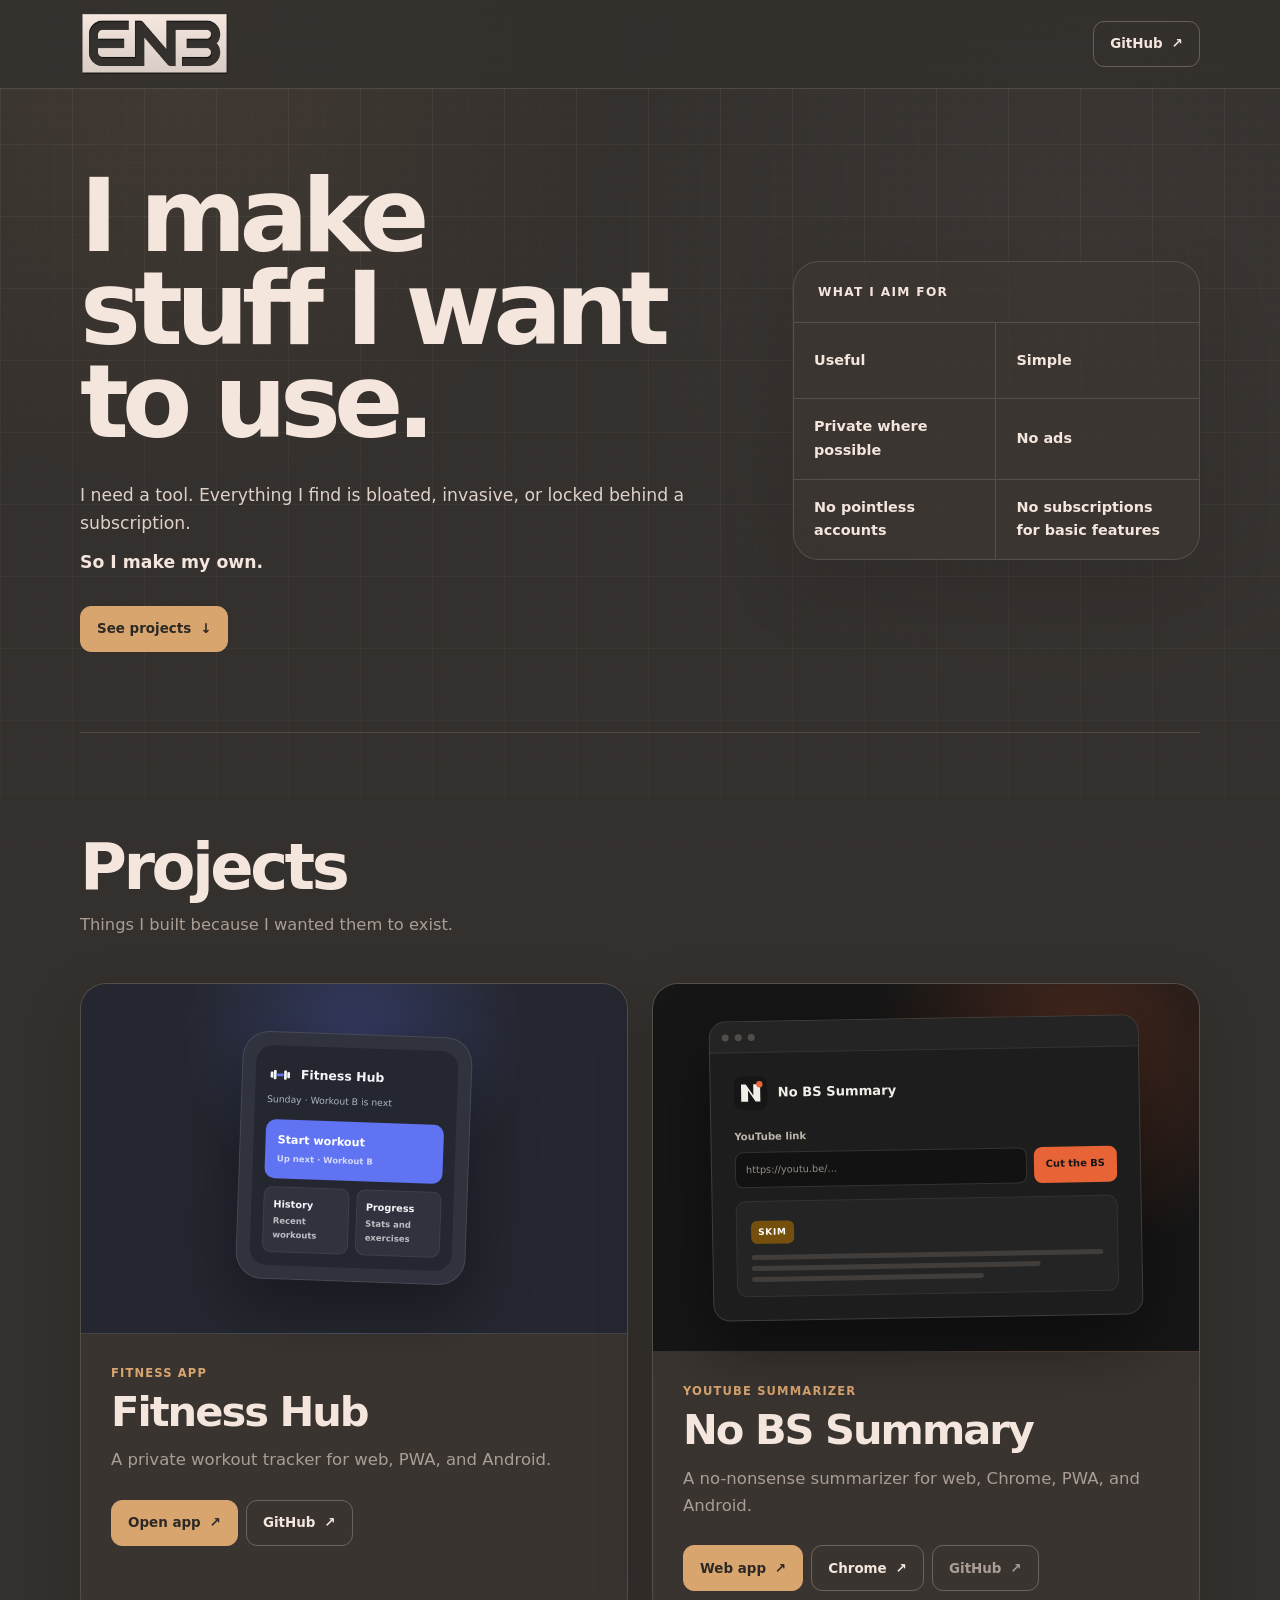
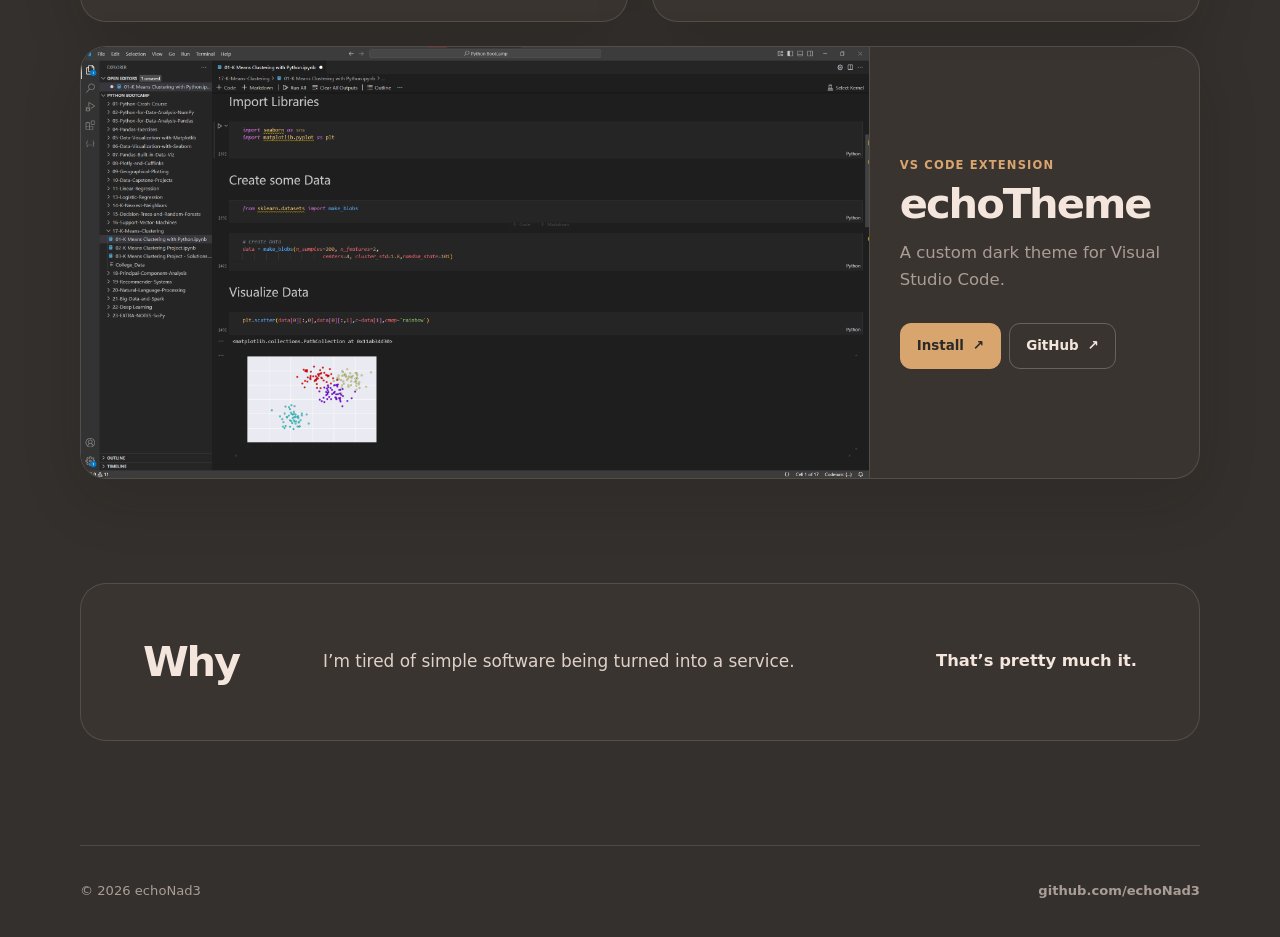
==== commit 0de0a1eb: "Balance visual previews with concise copy" ====
--- a/index.html
+++ b/index.html
@@ -10,17 +10,17 @@
   <meta name="theme-color" content="#34302d">
   <link rel="canonical" href="https://echonad3.github.io/">
 
-  <link rel="icon" type="image/png" sizes="32x32" href="assets/favicon-32x32.png?v=15">
-  <link rel="icon" type="image/png" sizes="16x16" href="assets/favicon-16x16.png?v=15">
-  <link rel="icon" type="image/png" sizes="512x512" href="assets/favicon.png?v=15">
-  <link rel="apple-touch-icon" sizes="180x180" href="assets/apple-touch-icon.png?v=15">
+  <link rel="icon" type="image/png" sizes="32x32" href="assets/favicon-32x32.png?v=17">
+  <link rel="icon" type="image/png" sizes="16x16" href="assets/favicon-16x16.png?v=17">
+  <link rel="icon" type="image/png" sizes="512x512" href="assets/favicon.png?v=17">
+  <link rel="apple-touch-icon" sizes="180x180" href="assets/apple-touch-icon.png?v=17">
 
   <meta property="og:type" content="website">
   <meta property="og:site_name" content="echoNad3">
   <meta property="og:title" content="echoNad3">
   <meta property="og:description" content="I make stuff I want to use.">
   <meta property="og:url" content="https://echonad3.github.io/">
-  <meta property="og:image" content="https://echonad3.github.io/assets/social-preview.png?v=15">
+  <meta property="og:image" content="https://echonad3.github.io/assets/social-preview.png?v=17">
   <meta property="og:image:width" content="1200">
   <meta property="og:image:height" content="630">
   <meta property="og:image:type" content="image/png">
@@ -28,10 +28,10 @@
   <meta name="twitter:card" content="summary_large_image">
   <meta name="twitter:title" content="echoNad3">
   <meta name="twitter:description" content="I make stuff I want to use.">
-  <meta name="twitter:image" content="https://echonad3.github.io/assets/social-preview.png?v=15">
+  <meta name="twitter:image" content="https://echonad3.github.io/assets/social-preview.png?v=17">
   <meta name="twitter:image:alt" content="echoNad3 logo">
 
-  <link rel="stylesheet" href="assets/styles.css?v=15">
+  <link rel="stylesheet" href="assets/styles.css?v=17">
 </head>
 <body id="top">
   <a class="skip-link" href="#content">Skip to content</a>
@@ -45,87 +45,105 @@
     </div>
   </header>
 
-  <main id="content" class="shell">
-    <section class="intro" aria-labelledby="intro-title">
-      <p class="eyebrow">Welcome to the GitHub page of echoNad3</p>
-      <h1 id="intro-title">I make stuff I want to use.</h1>
+  <main id="content">
+    <section class="hero shell" aria-labelledby="hero-title">
+      <div class="hero-copy">
+        <h1 id="hero-title">I make stuff I want to use.</h1>
+        <p class="hero-lead">I need a tool. Everything I find is bloated, invasive, or locked behind a subscription.</p>
+        <p class="hero-statement">So I make my own.</p>
+        <a class="button button--primary" href="#projects">See projects <span aria-hidden="true">↓</span></a>
+      </div>
 
-      <div class="copy">
-        <p class="lead">Most of what I build starts the same way: <strong>I need a tool, I look for one</strong>, and everything I find is either full of ads, locked behind a subscription, collecting more data than it needs, or bloated with features nobody asked for.</p>
-        <p class="statement">So I make my own.</p>
-        <p>That has turned into fitness apps, VS Code extensions, YouTube summarizers, small utilities, automation tools, and a few video game projects.</p>
-      </div>
+      <aside class="principles-card" aria-labelledby="principles-title">
+        <h2 id="principles-title">What I aim for</h2>
+        <ul>
+          <li>Useful</li>
+          <li>Simple</li>
+          <li>Private where possible</li>
+          <li>No ads</li>
+          <li>No pointless accounts</li>
+          <li>No subscriptions for basic features</li>
+        </ul>
+      </aside>
     </section>
 
-    <section class="section" aria-labelledby="projects-title">
-      <h2 id="projects-title">Projects</h2>
+    <section id="projects" class="projects-section shell" aria-labelledby="projects-title">
+      <div class="section-heading">
+        <h2 id="projects-title">Projects</h2>
+        <p>Things I built because I wanted them to exist.</p>
+      </div>
 
-      <div class="projects">
-        <article class="project">
-          <div class="project-copy">
-            <span class="project-name">echoTheme</span>
-            <span class="project-type">VS Code extension</span>
+      <div class="project-grid">
+        <article class="project-card" aria-labelledby="fitness-title">
+          <div class="project-visual project-visual--fitness" aria-hidden="true">
+            <div class="fitness-device">
+              <div class="fitness-screen">
+                <div class="mock-app-title"><img src="assets/projects/fitness-hub-logo.svg" alt=""><span>Fitness Hub</span></div>
+                <div class="mock-date">Sunday · Workout B is next</div>
+                <div class="mock-fitness-primary">Start workout<small>Up next · Workout B</small></div>
+                <div class="mock-tile-grid">
+                  <div class="mock-tile">History<small>Recent workouts</small></div>
+                  <div class="mock-tile">Progress<small>Stats and exercises</small></div>
+                </div>
+              </div>
+            </div>
           </div>
-          <div class="project-links">
-            <a class="project-link project-link--primary" href="https://marketplace.visualstudio.com/items?itemName=echoNad3.echonade3theme" target="_blank" rel="noopener noreferrer" aria-label="Install echoTheme from the Visual Studio Marketplace">Install ↗</a>
-            <a class="project-link" href="https://github.com/echoNad3/echoTheme" target="_blank" rel="noopener noreferrer" aria-label="View the echoTheme source code on GitHub">GitHub ↗</a>
+          <div class="project-content">
+            <p class="project-type">Fitness app</p>
+            <h3 id="fitness-title">Fitness Hub</h3>
+            <p>A private workout tracker for web, PWA, and Android.</p>
+            <div class="actions">
+              <a class="button button--primary" href="https://echonad3.github.io/fitness_hub/" target="_blank" rel="noopener noreferrer">Open app <span aria-hidden="true">↗</span></a>
+              <a class="button" href="https://github.com/echoNad3/fitness_hub" target="_blank" rel="noopener noreferrer">GitHub <span aria-hidden="true">↗</span></a>
+            </div>
           </div>
         </article>
 
-        <article class="project">
-          <div class="project-copy">
-            <span class="project-name">Fitness Hub</span>
-            <span class="project-type">Fitness app</span>
+        <article class="project-card" aria-labelledby="summary-title">
+          <div class="project-visual project-visual--summary" aria-hidden="true">
+            <div class="summary-window">
+              <div class="window-bar"><i></i><i></i><i></i></div>
+              <div class="summary-ui">
+                <div class="summary-brand"><img src="assets/projects/no-bs-summary-logo.svg" alt=""><span>No BS Summary</span></div>
+                <div class="summary-label">YouTube link</div>
+                <div class="summary-form"><div class="summary-input">https://youtu.be/…</div><div class="summary-submit">Cut the BS</div></div>
+                <div class="summary-result"><span class="summary-verdict">SKIM</span><div class="summary-lines"><i></i><i></i><i></i></div></div>
+              </div>
+            </div>
           </div>
-          <div class="project-links">
-            <a class="project-link project-link--primary" href="https://echonad3.github.io/fitness_hub/" target="_blank" rel="noopener noreferrer" aria-label="Open the Fitness Hub website">Open app ↗</a>
-            <a class="project-link" href="https://github.com/echoNad3/fitness_hub" target="_blank" rel="noopener noreferrer" aria-label="View the Fitness Hub source code on GitHub">GitHub ↗</a>
+          <div class="project-content">
+            <p class="project-type">YouTube summarizer</p>
+            <h3 id="summary-title">No BS Summary</h3>
+            <p>A no-nonsense summarizer for web, Chrome, PWA, and Android.</p>
+            <div class="actions">
+              <a class="button button--primary" href="https://no-bs-summary.echonad3.workers.dev/" target="_blank" rel="noopener noreferrer">Web app <span aria-hidden="true">↗</span></a>
+              <a class="button" href="https://chromewebstore.google.com/detail/no-bs-summary/fnphiadakmbpimdclfohfpbbliejhnmc" target="_blank" rel="noopener noreferrer">Chrome <span aria-hidden="true">↗</span></a>
+              <a class="button button--quiet" href="https://github.com/echoNad3/no_bullshit_summary" target="_blank" rel="noopener noreferrer">GitHub <span aria-hidden="true">↗</span></a>
+            </div>
           </div>
         </article>
 
-        <article class="project">
-          <div class="project-copy">
-            <span class="project-name">No BS Summary</span>
-            <span class="project-type">YouTube summarizer</span>
+        <article class="project-card project-card--theme" aria-labelledby="theme-title">
+          <div class="theme-preview">
+            <img src="assets/projects/echotheme-preview.png" alt="echoTheme applied to Visual Studio Code" width="2560" height="1400" loading="lazy">
           </div>
-          <div class="project-links">
-            <a class="project-link project-link--primary" href="https://no-bs-summary.echonad3.workers.dev/" target="_blank" rel="noopener noreferrer" aria-label="Open the No BS Summary website">Web app ↗</a>
-            <a class="project-link" href="https://chromewebstore.google.com/detail/no-bs-summary/fnphiadakmbpimdclfohfpbbliejhnmc" target="_blank" rel="noopener noreferrer" aria-label="Install No BS Summary from the Chrome Web Store">Chrome ↗</a>
-            <a class="project-link" href="https://github.com/echoNad3/no_bullshit_summary" target="_blank" rel="noopener noreferrer" aria-label="View the No BS Summary source code on GitHub">GitHub ↗</a>
+          <div class="project-content">
+            <p class="project-type">VS Code extension</p>
+            <h3 id="theme-title">echoTheme</h3>
+            <p>A custom dark theme for Visual Studio Code.</p>
+            <div class="actions">
+              <a class="button button--primary" href="https://marketplace.visualstudio.com/items?itemName=echoNad3.echonade3theme" target="_blank" rel="noopener noreferrer">Install <span aria-hidden="true">↗</span></a>
+              <a class="button" href="https://github.com/echoNad3/echoTheme" target="_blank" rel="noopener noreferrer">GitHub <span aria-hidden="true">↗</span></a>
+            </div>
           </div>
         </article>
       </div>
     </section>
 
-    <section class="section" aria-labelledby="philosophy-title">
-      <h2 id="philosophy-title">Why</h2>
-
-      <div class="copy">
-        <p>I’m tired of simple software being turned into a service.</p>
-        <p>You install something to do one basic job, and suddenly it wants an account, cloud access, analytics, notifications, a monthly payment, and permission to track half your life.</p>
-        <p>A lot of good software also gets worse over time because the company behind it needs more growth, more engagement, and more ways to squeeze money out of the same users.</p>
-        <p><strong>I don’t want any of that in the things I use.</strong></p>
-      </div>
-
-      <h3>What I aim for</h3>
-
-      <div class="principles" aria-label="Project principles">
-        <ul>
-          <li>useful</li>
-          <li>simple</li>
-          <li>private where possible</li>
-        </ul>
-        <ul>
-          <li>no ads</li>
-          <li>no pointless accounts</li>
-          <li>no subscriptions for basic features</li>
-        </ul>
-      </div>
-
-      <div class="copy closing-copy">
-        <p>Some projects are public. Some are unfinished. A lot of them are just things I built because I wanted them to exist.</p>
-        <p><strong>That’s pretty much it.</strong></p>
-      </div>
+    <section class="closing-section shell" aria-labelledby="closing-title">
+      <h2 id="closing-title">Why</h2>
+      <p>I’m tired of simple software being turned into a service.</p>
+      <strong>That’s pretty much it.</strong>
     </section>
   </main>
 
--- a/assets/styles.css
+++ b/assets/styles.css
@@ -1,8 +1,8 @@
 :root {
   color-scheme: dark;
   --background: #34302d;
-  --background-deep: #2c2927;
-  --surface: #3d3834;
+  --surface: #3c3733;
+  --surface-raised: #46403b;
   --heading: #f4e6dd;
   --text: #dfd1c8;
   --muted: #aa9d95;
@@ -11,8 +11,9 @@
   --accent-ink: #2d2926;
   --line: rgba(244, 230, 221, 0.14);
   --line-strong: rgba(244, 230, 221, 0.26);
-  --shell: 860px;
-  --radius: 16px;
+  --shell: 1120px;
+  --radius: 18px;
+  --radius-lg: 26px;
 }
 
 *,
@@ -49,7 +50,7 @@
     linear-gradient(rgba(244, 230, 221, 0.014) 1px, transparent 1px),
     linear-gradient(90deg, rgba(244, 230, 221, 0.014) 1px, transparent 1px);
   background-size: 72px 72px, 72px 72px, 18px 18px, 18px 18px;
-  mask-image: linear-gradient(to bottom, #000 0%, rgba(0, 0, 0, 0.72) 72%, transparent 100%);
+  mask-image: linear-gradient(to bottom, #000 0%, rgba(0, 0, 0, 0.76) 70%, transparent 100%);
 }
 
 body::after {
@@ -59,7 +60,8 @@
   inset: 0;
   pointer-events: none;
   background:
-    radial-gradient(circle at 15% 4%, rgba(217, 165, 111, 0.08), transparent 28rem),
+    radial-gradient(circle at 14% 5%, rgba(217, 165, 111, 0.08), transparent 28rem),
+    radial-gradient(circle at 84% 28%, rgba(244, 230, 221, 0.035), transparent 30rem),
     var(--background);
 }
 
@@ -113,12 +115,12 @@
 
 .site-header {
   border-bottom: 1px solid var(--line);
-  background: rgba(52, 48, 45, 0.88);
-  backdrop-filter: blur(16px);
+  background: rgba(52, 48, 45, 0.86);
+  backdrop-filter: blur(18px);
 }
 
 .header-inner {
-  min-height: 94px;
+  min-height: 88px;
   display: flex;
   align-items: center;
   justify-content: space-between;
@@ -126,7 +128,7 @@
 }
 
 .brand {
-  width: 152px;
+  width: 150px;
   flex: 0 0 auto;
   text-decoration: none;
 }
@@ -137,217 +139,463 @@
 }
 
 .github-link,
-.project-link {
-  min-height: 44px;
+.button {
+  min-height: 46px;
   display: inline-flex;
   align-items: center;
   justify-content: center;
+  gap: 9px;
+  padding: 0 16px;
   border: 1px solid var(--line-strong);
+  border-radius: 11px;
   color: var(--heading);
-  font-size: 0.86rem;
-  font-weight: 800;
+  font-size: 0.84rem;
+  font-weight: 820;
   line-height: 1;
   text-decoration: none;
-}
-
-.github-link {
-  gap: 8px;
-  padding: 0 16px;
-  border-radius: 11px;
-}
-
-main {
-  display: grid;
-  gap: 88px;
-  padding-block: 92px;
-}
-
-.intro {
-  padding-top: 16px;
-}
-
-.eyebrow {
-  display: flex;
-  align-items: center;
-  gap: 10px;
-  margin-bottom: 24px;
-  color: var(--muted);
-  font-size: 0.78rem;
-  font-weight: 850;
-  letter-spacing: 0.12em;
-  text-transform: uppercase;
-}
-
-.eyebrow::before {
-  content: "";
-  width: 8px;
-  height: 8px;
-  flex: 0 0 auto;
-  border-radius: 50%;
-  background: var(--accent);
-  box-shadow: 0 0 0 5px rgba(217, 165, 111, 0.09);
-}
-
-h1 {
-  max-width: 720px;
-  margin-bottom: 36px;
-  color: var(--heading);
-  font-size: clamp(3.7rem, 9vw, 6.3rem);
-  font-weight: 850;
-  line-height: 0.93;
-  letter-spacing: -0.065em;
-}
-
-h2 {
-  margin-bottom: 32px;
-  color: var(--heading);
-  font-size: clamp(2rem, 5vw, 3rem);
-  font-weight: 830;
-  line-height: 1;
-  letter-spacing: -0.045em;
-}
-
-h3 {
-  margin: 48px 0 22px;
-  color: var(--heading);
-  font-size: 1rem;
-  font-weight: 850;
-  letter-spacing: 0.08em;
-  text-transform: uppercase;
-}
-
-.copy {
-  max-width: 66ch;
-  display: grid;
-  gap: 16px;
-}
-
-.lead {
-  font-size: 1.08rem;
-  line-height: 1.72;
-}
-
-strong,
-.statement {
-  color: var(--heading);
-  font-weight: 780;
-}
-
-.statement {
-  font-size: 1.08rem;
-}
-
-.section {
-  padding-top: 72px;
-  border-top: 1px solid var(--line);
-}
-
-.projects {
-  overflow: hidden;
-  border: 1px solid var(--line);
-  border-radius: var(--radius);
-  background: rgba(61, 56, 52, 0.5);
-  box-shadow: 0 24px 70px rgba(16, 13, 12, 0.14);
-}
-
-.project {
-  min-height: 100px;
-  display: grid;
-  grid-template-columns: minmax(0, 1fr) auto;
-  gap: 24px;
-  align-items: center;
-  padding: 24px 26px;
-}
-
-.project + .project {
-  border-top: 1px solid var(--line);
-}
-
-.project-copy {
-  min-width: 0;
-  display: grid;
-  gap: 3px;
-}
-
-.project-name {
-  color: var(--heading);
-  font-size: 1.06rem;
-  font-weight: 820;
-  letter-spacing: -0.02em;
-}
-
-.project-type {
-  color: var(--muted);
-  font-size: 0.88rem;
-}
-
-.project-links {
-  display: flex;
-  flex-wrap: wrap;
-  justify-content: flex-end;
-  gap: 8px;
-}
-
-.project-link {
-  min-height: 40px;
-  padding: 0 12px;
-  border-radius: 9px;
-  color: var(--muted);
-  font-size: 0.78rem;
   white-space: nowrap;
 }
 
-.project-link--primary {
+.button--primary {
   color: var(--accent-ink);
   border-color: var(--accent);
   background: var(--accent);
 }
 
-.principles {
-  max-width: 690px;
+.button--quiet {
+  color: var(--muted);
+}
+
+.hero {
+  min-height: 610px;
+  display: grid;
+  grid-template-columns: minmax(0, 1.2fr) minmax(330px, 0.8fr);
+  align-items: center;
+  gap: clamp(54px, 8vw, 110px);
+  padding-block: 80px;
+}
+
+.hero h1 {
+  max-width: 720px;
+  color: var(--heading);
+  font-size: clamp(4.3rem, 8vw, 7rem);
+  font-weight: 850;
+  line-height: 0.91;
+  letter-spacing: -0.068em;
+  text-wrap: balance;
+}
+
+.hero-lead {
+  max-width: 58ch;
+  margin-top: 32px;
+  color: var(--text);
+  font-size: 1.08rem;
+}
+
+.hero-statement {
+  margin-top: 10px;
+  color: var(--heading);
+  font-size: 1.08rem;
+  font-weight: 800;
+}
+
+.hero-copy > .button {
+  margin-top: 30px;
+}
+
+.principles-card {
+  overflow: hidden;
+  background: rgba(60, 55, 51, 0.72);
+  border: 1px solid var(--line);
+  border-radius: var(--radius-lg);
+  box-shadow: 0 26px 70px rgba(20, 16, 14, 0.18);
+}
+
+.principles-card h2 {
+  padding: 20px 24px;
+  color: var(--heading);
+  border-bottom: 1px solid var(--line);
+  font-size: 0.76rem;
+  font-weight: 850;
+  letter-spacing: 0.11em;
+  text-transform: uppercase;
+}
+
+.principles-card ul {
+  display: grid;
+  grid-template-columns: 1fr 1fr;
+  list-style: none;
+}
+
+.principles-card li {
+  min-height: 76px;
+  display: flex;
+  align-items: center;
+  padding: 16px 20px;
+  color: var(--heading);
+  border-bottom: 1px solid var(--line);
+  font-size: 0.9rem;
+  font-weight: 730;
+}
+
+.principles-card li:nth-child(odd) {
+  border-right: 1px solid var(--line);
+}
+
+.principles-card li:nth-last-child(-n + 2) {
+  border-bottom: 0;
+}
+
+.projects-section {
+  padding-block: 104px;
+  border-top: 1px solid var(--line);
+}
+
+.section-heading {
+  margin-bottom: 44px;
+}
+
+.section-heading h2,
+.closing-section h2 {
+  color: var(--heading);
+  font-size: clamp(2.6rem, 5vw, 4.2rem);
+  font-weight: 840;
+  line-height: 0.95;
+  letter-spacing: -0.055em;
+}
+
+.section-heading p {
+  margin-top: 14px;
+  color: var(--muted);
+  font-size: 1.02rem;
+}
+
+.project-grid {
   display: grid;
   grid-template-columns: repeat(2, minmax(0, 1fr));
-  gap: 1px;
+  gap: 24px;
+}
+
+.project-card {
   overflow: hidden;
-  margin-bottom: 30px;
+  display: flex;
+  min-width: 0;
+  flex-direction: column;
+  background: rgba(60, 55, 51, 0.72);
   border: 1px solid var(--line);
-  border-radius: var(--radius);
-  background: var(--line);
-}
-
-.principles ul {
+  border-radius: var(--radius-lg);
+  box-shadow: 0 20px 60px rgba(20, 16, 14, 0.16);
+}
+
+.project-visual {
+  min-height: 350px;
   display: grid;
-  gap: 11px;
-  padding: 24px;
-  background: rgba(61, 56, 52, 0.78);
-  list-style: none;
-}
-
-.principles li {
-  position: relative;
-  padding-left: 17px;
+  place-items: center;
+  padding: 34px;
+  border-bottom: 1px solid var(--line);
+}
+
+.project-visual--fitness {
+  background:
+    radial-gradient(circle at 50% 16%, rgba(96, 116, 243, 0.26), transparent 42%),
+    #252730;
+}
+
+.fitness-device {
+  width: min(100%, 230px);
+  padding: 13px;
+  background: #30323d;
+  border: 1px solid rgba(255, 255, 255, 0.11);
+  border-radius: 27px;
+  box-shadow: 0 24px 64px rgba(3, 4, 8, 0.4);
+  transform: rotate(2deg);
+}
+
+.fitness-screen {
+  padding: 17px 12px 13px;
+  background: #252730;
+  border-radius: 17px;
+}
+
+.mock-app-title {
+  display: flex;
+  align-items: center;
+  gap: 8px;
+  color: #f4f5f8;
+  font-size: 0.78rem;
+  font-weight: 800;
+}
+
+.mock-app-title img {
+  width: 25px;
+  height: 25px;
+  border-radius: 7px;
+}
+
+.mock-date {
+  margin-top: 4px;
+  color: #aab2c0;
+  font-size: 0.58rem;
+}
+
+.mock-fitness-primary {
+  margin-top: 13px;
+  padding: 12px;
+  color: #fff;
+  background: #6074f3;
+  border-radius: 10px;
+  font-size: 0.7rem;
+  font-weight: 800;
+}
+
+.mock-fitness-primary small,
+.mock-tile small {
+  display: block;
+  margin-top: 2px;
+  opacity: 0.72;
+  font-size: 0.53rem;
+  font-weight: 600;
+}
+
+.mock-tile-grid {
+  display: grid;
+  grid-template-columns: 1fr 1fr;
+  gap: 7px;
+  margin-top: 8px;
+}
+
+.mock-tile {
+  min-height: 66px;
+  padding: 9px;
+  display: flex;
+  flex-direction: column;
+  justify-content: flex-end;
+  color: #f4f5f8;
+  background: #30323d;
+  border: 1px solid rgba(255, 255, 255, 0.065);
+  border-radius: 9px;
+  font-size: 0.61rem;
+  font-weight: 800;
+}
+
+.project-visual--summary {
+  background:
+    radial-gradient(circle at 78% 18%, rgba(232, 100, 55, 0.25), transparent 40%),
+    #161616;
+}
+
+.summary-window {
+  width: min(100%, 430px);
+  overflow: hidden;
+  background: #1d1d1d;
+  border: 1px solid #403d3a;
+  border-radius: 17px;
+  box-shadow: 0 26px 70px rgba(0, 0, 0, 0.44);
+  transform: rotate(-1deg);
+}
+
+.window-bar {
+  height: 31px;
+  display: flex;
+  align-items: center;
+  gap: 6px;
+  padding-inline: 12px;
+  background: #242424;
+  border-bottom: 1px solid #343230;
+}
+
+.window-bar i {
+  width: 7px;
+  height: 7px;
+  border-radius: 50%;
+  background: #514c47;
+}
+
+.summary-ui {
+  padding: 23px;
+}
+
+.summary-brand {
+  display: flex;
+  align-items: center;
+  gap: 10px;
+  color: #f1eee7;
+  font-size: 0.82rem;
+  font-weight: 850;
+}
+
+.summary-brand img {
+  width: 34px;
+  height: 34px;
+  border-radius: 8px;
+}
+
+.summary-label {
+  margin-top: 19px;
+  color: #bdb6aa;
+  font-size: 0.63rem;
+  font-weight: 750;
+}
+
+.summary-form {
+  display: grid;
+  grid-template-columns: 1fr auto;
+  gap: 7px;
+  margin-top: 6px;
+}
+
+.summary-input {
+  min-width: 0;
+  padding: 9px 10px;
+  color: #948d82;
+  background: #121212;
+  border: 1px solid #343230;
+  border-radius: 8px;
+  font-size: 0.61rem;
+}
+
+.summary-submit {
+  padding: 9px 12px;
+  color: #161616;
+  background: #e86437;
+  border-radius: 8px;
+  font-size: 0.62rem;
+  font-weight: 850;
+}
+
+.summary-result {
+  margin-top: 13px;
+  padding: 14px;
+  background: #242424;
+  border: 1px solid #343230;
+  border-radius: 10px;
+}
+
+.summary-verdict {
+  display: inline-block;
+  padding: 4px 7px;
+  color: #fff;
+  background: #74500c;
+  border-radius: 6px;
+  font-size: 0.56rem;
+  font-weight: 850;
+  letter-spacing: 0.08em;
+}
+
+.summary-lines {
+  display: grid;
+  gap: 6px;
+  margin-top: 11px;
+}
+
+.summary-lines i {
+  height: 5px;
+  border-radius: 999px;
+  background: #403d3a;
+}
+
+.summary-lines i:nth-child(2) { width: 82%; }
+.summary-lines i:nth-child(3) { width: 66%; }
+
+.project-content {
+  min-height: 242px;
+  display: flex;
+  flex-direction: column;
+  align-items: flex-start;
+  padding: 30px;
+}
+
+.project-type {
+  color: var(--accent);
+  font-size: 0.72rem;
+  font-weight: 850;
+  letter-spacing: 0.1em;
+  text-transform: uppercase;
+}
+
+.project-content h3 {
+  margin-top: 8px;
   color: var(--heading);
-  font-weight: 700;
-}
-
-.principles li::before {
-  content: "";
-  position: absolute;
-  top: 0.78em;
-  left: 0;
-  width: 5px;
-  height: 5px;
-  border-radius: 50%;
-  background: var(--accent);
-  transform: translateY(-50%);
-}
-
-.closing-copy {
-  margin-top: 0;
+  font-size: clamp(1.9rem, 4vw, 2.6rem);
+  font-weight: 830;
+  line-height: 1;
+  letter-spacing: -0.048em;
+}
+
+.project-content > p:not(.project-type) {
+  margin-top: 14px;
+  color: var(--muted);
+}
+
+.actions {
+  display: flex;
+  flex-wrap: wrap;
+  gap: 8px;
+  margin-top: auto;
+  padding-top: 26px;
+}
+
+.project-card--theme {
+  grid-column: 1 / -1;
+  min-height: 380px;
+  display: grid;
+  grid-template-columns: minmax(0, 1.55fr) minmax(310px, 0.65fr);
+}
+
+.project-card--theme .project-content {
+  min-height: 0;
+  justify-content: center;
+  border-left: 1px solid var(--line);
+}
+
+.project-card--theme .actions {
+  margin-top: 30px;
+  padding-top: 0;
+}
+
+.theme-preview {
+  min-width: 0;
+  min-height: 380px;
+  overflow: hidden;
+  background: #1e1e1e;
+}
+
+.theme-preview img {
+  width: 100%;
+  height: 100%;
+  object-fit: cover;
+  object-position: left top;
+}
+
+.closing-section {
+  margin-bottom: 104px;
+  padding: 58px 62px;
+  display: grid;
+  grid-template-columns: 150px minmax(0, 1fr) auto;
+  align-items: center;
+  gap: 30px;
+  background: rgba(60, 55, 51, 0.7);
+  border: 1px solid var(--line);
+  border-radius: var(--radius-lg);
+}
+
+.closing-section h2 {
+  font-size: 2.6rem;
+}
+
+.closing-section p {
+  color: var(--text);
+  font-size: 1.06rem;
+}
+
+.closing-section strong {
+  color: var(--heading);
+  font-size: 1.02rem;
+  white-space: nowrap;
 }
 
 .site-footer {
-  min-height: 90px;
+  min-height: 92px;
   display: flex;
   align-items: center;
   justify-content: space-between;
@@ -364,25 +612,25 @@
 
 @media (hover: hover) {
   .github-link,
-  .project-link,
+  .button,
   .site-footer a {
     transition: color 160ms ease, border-color 160ms ease, background 160ms ease, transform 160ms ease;
   }
 
   .github-link:hover,
-  .project-link:not(.project-link--primary):hover {
+  .button:not(.button--primary):hover {
     color: var(--heading);
     border-color: rgba(244, 230, 221, 0.45);
     background: rgba(244, 230, 221, 0.05);
   }
 
-  .project-link--primary:hover {
+  .button--primary:hover {
     border-color: var(--accent-hover);
     background: var(--accent-hover);
   }
 
   .github-link:hover,
-  .project-link:hover {
+  .button:hover {
     transform: translateY(-1px);
   }
 
@@ -391,67 +639,62 @@
   }
 }
 
-@media (max-width: 680px) {
+@media (max-width: 920px) {
+  .hero {
+    min-height: auto;
+    grid-template-columns: 1fr;
+    gap: 50px;
+    padding-block: 86px;
+  }
+
+  .hero h1 {
+    max-width: 760px;
+  }
+
+  .principles-card {
+    max-width: 680px;
+  }
+
+  .project-grid {
+    grid-template-columns: 1fr;
+  }
+
+  .project-card--theme {
+    grid-column: auto;
+    grid-template-columns: 1fr;
+  }
+
+  .project-card--theme .project-content {
+    min-height: 242px;
+    justify-content: flex-start;
+    border-top: 1px solid var(--line);
+    border-left: 0;
+  }
+
+  .theme-preview {
+    min-height: 360px;
+  }
+
+  .closing-section {
+    grid-template-columns: 110px minmax(0, 1fr);
+  }
+
+  .closing-section strong {
+    grid-column: 2;
+  }
+}
+
+@media (max-width: 620px) {
   .shell {
     width: min(calc(100% - 32px), var(--shell));
   }
 
   .header-inner {
-    min-height: 80px;
+    min-height: 76px;
   }
 
   .brand {
-    width: 132px;
-  }
-
-  main {
-    gap: 64px;
-    padding-block: 64px;
-  }
-
-  .intro {
-    padding-top: 8px;
-  }
-
-  h1 {
-    margin-bottom: 28px;
-    font-size: clamp(3.1rem, 15vw, 4.8rem);
-  }
-
-  .section {
-    padding-top: 54px;
-  }
-
-  .project {
-    grid-template-columns: 1fr;
-    gap: 15px;
-    padding: 22px;
-  }
-
-  .project-links {
-    justify-content: flex-start;
-  }
-
-  .project-link {
-    min-height: 44px;
-  }
-}
-
-@media (max-width: 440px) {
-  body {
-    font-size: 16px;
-  }
-
-  body::before {
-    background-size: 56px 56px, 56px 56px, 14px 14px, 14px 14px;
-  }
-
-  .header-inner {
-    min-height: 74px;
-  }
-
-  .brand {
-    width: 116px;
+    width: 118px;
   }
 
   .github-link {
@@ -459,40 +702,87 @@
     padding-inline: 13px;
   }
 
-  .eyebrow {
-    align-items: flex-start;
-    font-size: 0.72rem;
-  }
-
-  .eyebrow::before {
-    margin-top: 0.35em;
-  }
-
-  .lead {
-    font-size: 1.02rem;
-  }
-
-  .projects,
-  .principles {
-    border-radius: 13px;
-  }
-
-  .principles {
-    grid-template-columns: 1fr;
-  }
-
-  .project-links {
+  .hero {
+    gap: 42px;
+    padding-block: 68px;
+  }
+
+  .hero h1 {
+    font-size: clamp(3.45rem, 17vw, 5rem);
+  }
+
+  .hero-lead,
+  .hero-statement {
+    font-size: 1rem;
+  }
+
+  .projects-section {
+    padding-block: 74px;
+  }
+
+  .section-heading {
+    margin-bottom: 32px;
+  }
+
+  .project-grid {
+    gap: 18px;
+  }
+
+  .project-card {
+    border-radius: 20px;
+  }
+
+  .project-visual {
+    min-height: 310px;
+    padding: 26px 20px;
+  }
+
+  .fitness-device {
+    width: 215px;
+  }
+
+  .summary-ui {
+    padding: 20px;
+  }
+
+  .project-content {
+    min-height: 0;
+    padding: 26px 24px;
+  }
+
+  .actions {
+    width: 100%;
     display: grid;
     grid-template-columns: repeat(2, minmax(0, 1fr));
   }
 
-  .project-links .project-link:only-child,
-  .project-links .project-link:nth-child(3) {
+  .actions .button {
+    width: 100%;
+  }
+
+  .actions .button:nth-child(3) {
     grid-column: 1 / -1;
   }
 
+  .theme-preview {
+    min-height: 240px;
+  }
+
+  .closing-section {
+    margin-bottom: 74px;
+    padding: 34px 28px;
+    grid-template-columns: 1fr;
+    gap: 12px;
+    border-radius: 20px;
+  }
+
+  .closing-section strong {
+    grid-column: auto;
+    white-space: normal;
+  }
+
   .site-footer {
-    min-height: 110px;
+    min-height: 112px;
     align-items: flex-start;
     flex-direction: column;
     justify-content: center;
@@ -500,6 +790,16 @@
   }
 }
 
+@media (max-width: 360px) {
+  .summary-form {
+    grid-template-columns: 1fr;
+  }
+
+  .project-visual {
+    min-height: 290px;
+  }
+}
+
 @media (prefers-reduced-motion: reduce) {
   html {
     scroll-behavior: auto;
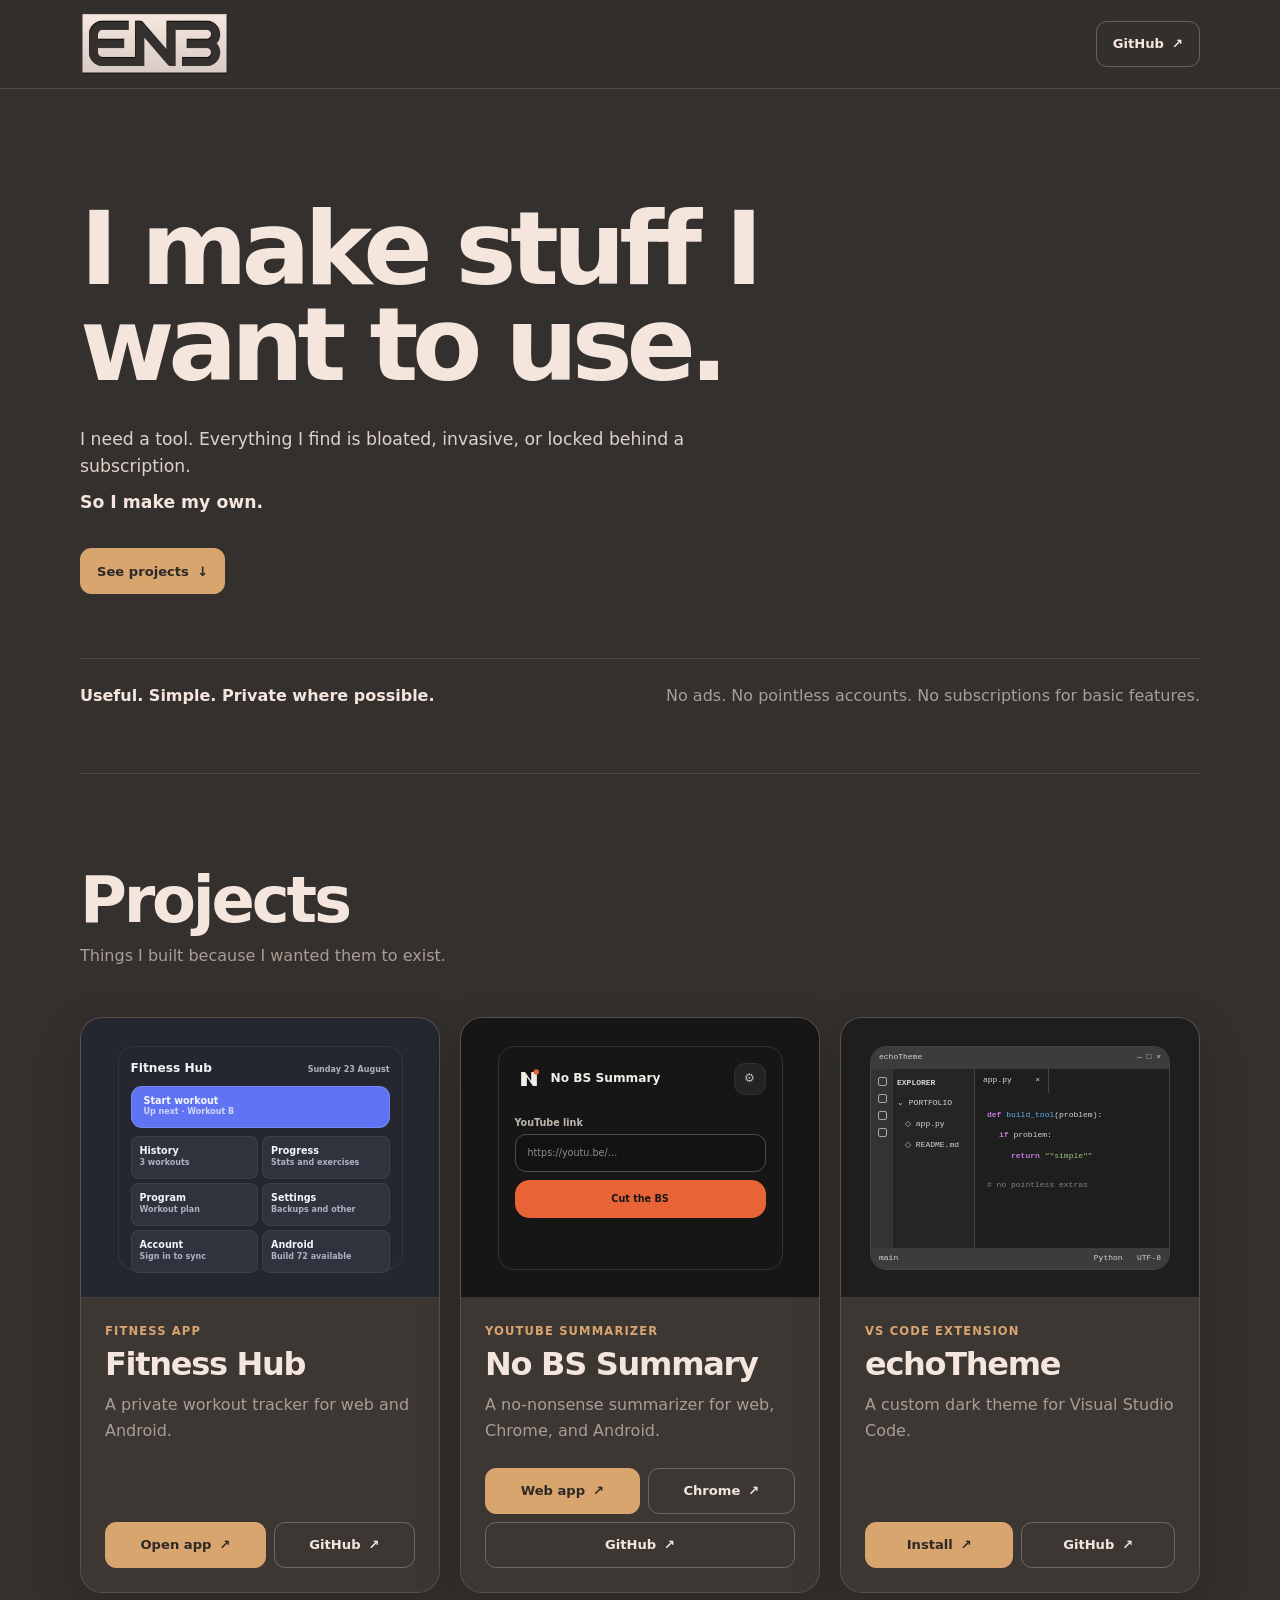
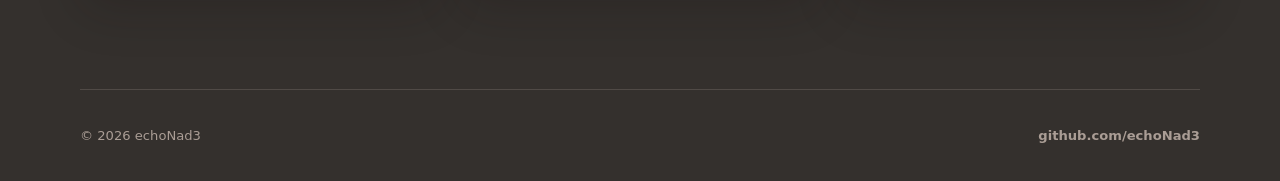
==== commit 07c740cd: "Polish portfolio project previews" ====
--- a/index.html
+++ b/index.html
@@ -4,23 +4,23 @@
   <meta charset="utf-8">
   <meta name="viewport" content="width=device-width, initial-scale=1">
 
-  <title>echoNad3 — useful, private software</title>
-  <meta name="description" content="Software projects by echoNad3: useful, simple, private where possible, with no ads or pointless accounts.">
+  <title>echoNad3 — useful software</title>
+  <meta name="description" content="Useful, simple software by echoNad3. No ads, pointless accounts, or subscriptions for basic features.">
   <meta name="robots" content="index, follow">
   <meta name="theme-color" content="#34302d">
   <link rel="canonical" href="https://echonad3.github.io/">
 
-  <link rel="icon" type="image/png" sizes="32x32" href="assets/favicon-32x32.png?v=17">
-  <link rel="icon" type="image/png" sizes="16x16" href="assets/favicon-16x16.png?v=17">
-  <link rel="icon" type="image/png" sizes="512x512" href="assets/favicon.png?v=17">
-  <link rel="apple-touch-icon" sizes="180x180" href="assets/apple-touch-icon.png?v=17">
+  <link rel="icon" type="image/png" sizes="32x32" href="assets/favicon-32x32.png?v=18">
+  <link rel="icon" type="image/png" sizes="16x16" href="assets/favicon-16x16.png?v=18">
+  <link rel="icon" type="image/png" sizes="512x512" href="assets/favicon.png?v=18">
+  <link rel="apple-touch-icon" sizes="180x180" href="assets/apple-touch-icon.png?v=18">
 
   <meta property="og:type" content="website">
   <meta property="og:site_name" content="echoNad3">
   <meta property="og:title" content="echoNad3">
   <meta property="og:description" content="I make stuff I want to use.">
   <meta property="og:url" content="https://echonad3.github.io/">
-  <meta property="og:image" content="https://echonad3.github.io/assets/social-preview.png?v=17">
+  <meta property="og:image" content="https://echonad3.github.io/assets/social-preview.png?v=18">
   <meta property="og:image:width" content="1200">
   <meta property="og:image:height" content="630">
   <meta property="og:image:type" content="image/png">
@@ -28,10 +28,10 @@
   <meta name="twitter:card" content="summary_large_image">
   <meta name="twitter:title" content="echoNad3">
   <meta name="twitter:description" content="I make stuff I want to use.">
-  <meta name="twitter:image" content="https://echonad3.github.io/assets/social-preview.png?v=17">
+  <meta name="twitter:image" content="https://echonad3.github.io/assets/social-preview.png?v=18">
   <meta name="twitter:image:alt" content="echoNad3 logo">
 
-  <link rel="stylesheet" href="assets/styles.css?v=17">
+  <link rel="stylesheet" href="assets/styles.css?v=18">
 </head>
 <body id="top">
   <a class="skip-link" href="#content">Skip to content</a>
@@ -54,17 +54,7 @@
         <a class="button button--primary" href="#projects">See projects <span aria-hidden="true">↓</span></a>
       </div>
 
-      <aside class="principles-card" aria-labelledby="principles-title">
-        <h2 id="principles-title">What I aim for</h2>
-        <ul>
-          <li>Useful</li>
-          <li>Simple</li>
-          <li>Private where possible</li>
-          <li>No ads</li>
-          <li>No pointless accounts</li>
-          <li>No subscriptions for basic features</li>
-        </ul>
-      </aside>
+      <p class="principles"><strong>Useful. Simple. Private where possible.</strong><span>No ads. No pointless accounts. No subscriptions for basic features.</span></p>
     </section>
 
     <section id="projects" class="projects-section shell" aria-labelledby="projects-title">
@@ -75,23 +65,30 @@
 
       <div class="project-grid">
         <article class="project-card" aria-labelledby="fitness-title">
-          <div class="project-visual project-visual--fitness" aria-hidden="true">
-            <div class="fitness-device">
-              <div class="fitness-screen">
-                <div class="mock-app-title"><img src="assets/projects/fitness-hub-logo.svg" alt=""><span>Fitness Hub</span></div>
-                <div class="mock-date">Sunday · Workout B is next</div>
-                <div class="mock-fitness-primary">Start workout<small>Up next · Workout B</small></div>
-                <div class="mock-tile-grid">
-                  <div class="mock-tile">History<small>Recent workouts</small></div>
-                  <div class="mock-tile">Progress<small>Stats and exercises</small></div>
-                </div>
+          <div class="project-preview project-preview--fitness" aria-label="Fitness Hub home screen preview" role="img">
+            <div class="fitness-app">
+              <div class="fitness-heading">
+                <strong>Fitness Hub</strong>
+                <span>Sunday 23 August</span>
+              </div>
+              <div class="fitness-start">
+                <strong>Start workout</strong>
+                <span>Up next · Workout B</span>
+              </div>
+              <div class="fitness-grid">
+                <div class="fitness-tile"><strong>History</strong><span>3 workouts</span></div>
+                <div class="fitness-tile"><strong>Progress</strong><span>Stats and exercises</span></div>
+                <div class="fitness-tile"><strong>Program</strong><span>Workout plan</span></div>
+                <div class="fitness-tile"><strong>Settings</strong><span>Backups and other</span></div>
+                <div class="fitness-tile"><strong>Account</strong><span>Sign in to sync</span></div>
+                <div class="fitness-tile"><strong>Android</strong><span>Build 72 available</span></div>
               </div>
             </div>
           </div>
           <div class="project-content">
             <p class="project-type">Fitness app</p>
             <h3 id="fitness-title">Fitness Hub</h3>
-            <p>A private workout tracker for web, PWA, and Android.</p>
+            <p>A private workout tracker for web and Android.</p>
             <div class="actions">
               <a class="button button--primary" href="https://echonad3.github.io/fitness_hub/" target="_blank" rel="noopener noreferrer">Open app <span aria-hidden="true">↗</span></a>
               <a class="button" href="https://github.com/echoNad3/fitness_hub" target="_blank" rel="noopener noreferrer">GitHub <span aria-hidden="true">↗</span></a>
@@ -100,32 +97,56 @@
         </article>
 
         <article class="project-card" aria-labelledby="summary-title">
-          <div class="project-visual project-visual--summary" aria-hidden="true">
-            <div class="summary-window">
-              <div class="window-bar"><i></i><i></i><i></i></div>
-              <div class="summary-ui">
-                <div class="summary-brand"><img src="assets/projects/no-bs-summary-logo.svg" alt=""><span>No BS Summary</span></div>
-                <div class="summary-label">YouTube link</div>
-                <div class="summary-form"><div class="summary-input">https://youtu.be/…</div><div class="summary-submit">Cut the BS</div></div>
-                <div class="summary-result"><span class="summary-verdict">SKIM</span><div class="summary-lines"><i></i><i></i><i></i></div></div>
+          <div class="project-preview project-preview--summary" aria-label="No BS Summary input screen preview" role="img">
+            <div class="summary-app">
+              <div class="summary-header">
+                <div class="summary-brand"><img src="assets/projects/no-bs-summary-logo.svg" alt=""><strong>No BS Summary</strong></div>
+                <span class="summary-settings" aria-hidden="true">⚙</span>
+              </div>
+              <div class="summary-composer">
+                <span class="summary-label">YouTube link</span>
+                <div class="summary-input">https://youtu.be/…</div>
+                <div class="summary-button">Cut the BS</div>
               </div>
             </div>
           </div>
           <div class="project-content">
             <p class="project-type">YouTube summarizer</p>
             <h3 id="summary-title">No BS Summary</h3>
-            <p>A no-nonsense summarizer for web, Chrome, PWA, and Android.</p>
+            <p>A no-nonsense summarizer for web, Chrome, and Android.</p>
             <div class="actions">
               <a class="button button--primary" href="https://no-bs-summary.echonad3.workers.dev/" target="_blank" rel="noopener noreferrer">Web app <span aria-hidden="true">↗</span></a>
               <a class="button" href="https://chromewebstore.google.com/detail/no-bs-summary/fnphiadakmbpimdclfohfpbbliejhnmc" target="_blank" rel="noopener noreferrer">Chrome <span aria-hidden="true">↗</span></a>
-              <a class="button button--quiet" href="https://github.com/echoNad3/no_bullshit_summary" target="_blank" rel="noopener noreferrer">GitHub <span aria-hidden="true">↗</span></a>
+              <a class="button" href="https://github.com/echoNad3/no_bullshit_summary" target="_blank" rel="noopener noreferrer">GitHub <span aria-hidden="true">↗</span></a>
             </div>
           </div>
         </article>
 
-        <article class="project-card project-card--theme" aria-labelledby="theme-title">
-          <div class="theme-preview">
-            <img src="assets/projects/echotheme-preview.png" alt="echoTheme applied to Visual Studio Code" width="2560" height="1400" loading="lazy">
+        <article class="project-card" aria-labelledby="theme-title">
+          <div class="project-preview project-preview--theme" aria-label="echoTheme color preview in a code editor" role="img">
+            <div class="theme-window">
+              <div class="theme-titlebar"><span>echoTheme</span><span aria-hidden="true">— □ ×</span></div>
+              <div class="theme-workspace">
+                <div class="theme-activity" aria-hidden="true"><i></i><i></i><i></i><i></i></div>
+                <div class="theme-sidebar">
+                  <strong>EXPLORER</strong>
+                  <span>⌄ PORTFOLIO</span>
+                  <span class="theme-file">◇ app.py</span>
+                  <span class="theme-file">◇ README.md</span>
+                </div>
+                <div class="theme-editor">
+                  <div class="theme-tab">app.py <span>×</span></div>
+                  <div class="theme-code" aria-hidden="true">
+                    <div><b>def</b> <em>build_tool</em><span>(problem):</span></div>
+                    <div class="indent"><b>if</b> <span>problem:</span></div>
+                    <div class="indent-2"><b>return</b> <q>"simple"</q></div>
+                    <div></div>
+                    <div><i># no pointless extras</i></div>
+                  </div>
+                </div>
+              </div>
+              <div class="theme-statusbar">main <span>Python&nbsp;&nbsp; UTF-8</span></div>
+            </div>
           </div>
           <div class="project-content">
             <p class="project-type">VS Code extension</p>
@@ -139,12 +160,6 @@
         </article>
       </div>
     </section>
-
-    <section class="closing-section shell" aria-labelledby="closing-title">
-      <h2 id="closing-title">Why</h2>
-      <p>I’m tired of simple software being turned into a service.</p>
-      <strong>That’s pretty much it.</strong>
-    </section>
   </main>
 
   <footer class="site-footer shell">
--- a/assets/styles.css
+++ b/assets/styles.css
@@ -1,19 +1,89 @@
 :root {
   color-scheme: dark;
-  --background: #34302d;
-  --surface: #3c3733;
-  --surface-raised: #46403b;
-  --heading: #f4e6dd;
-  --text: #dfd1c8;
-  --muted: #aa9d95;
-  --accent: #d9a56f;
-  --accent-hover: #e8b983;
-  --accent-ink: #2d2926;
-  --line: rgba(244, 230, 221, 0.14);
-  --line-strong: rgba(244, 230, 221, 0.26);
+
+  /* Homepage palette */
+  --color-page: #34302d;
+  --color-surface: #3c3733;
+  --color-surface-hover: #46403b;
+  --color-heading: #f4e6dd;
+  --color-text: #dfd1c8;
+  --color-muted: #aa9d95;
+  --color-accent: #d9a56f;
+  --color-accent-hover: #e8b983;
+  --color-accent-ink: #2d2926;
+  --color-line: rgba(244, 230, 221, 0.14);
+  --color-line-strong: rgba(244, 230, 221, 0.28);
+  --color-focus: #f2c99d;
+  --color-header: rgba(52, 48, 45, 0.9);
+  --color-shadow: rgba(20, 16, 14, 0.2);
+
+  /* Fitness Hub palette */
+  --fitness-bg: #252730;
+  --fitness-surface: #30323d;
+  --fitness-text: #f4f5f8;
+  --fitness-muted: #aab2c0;
+  --fitness-accent: #6074f3;
+  --fitness-line: rgba(255, 255, 255, 0.067);
+  --fitness-accent-line: rgba(255, 255, 255, 0.14);
+
+  /* No BS Summary palette */
+  --summary-bg: #161616;
+  --summary-raised: #242424;
+  --summary-input: #121212;
+  --summary-text: #f1eee7;
+  --summary-muted: #bdb6aa;
+  --summary-subtle: #948d82;
+  --summary-line: #343230;
+  --summary-line-strong: #514c47;
+  --summary-accent: #e86437;
+  --summary-accent-ink: #161616;
+
+  /* echoTheme palette */
+  --theme-editor: #1e1e1e;
+  --theme-text: #d4d4d4;
+  --theme-sidebar: #252526;
+  --theme-activity: #333333;
+  --theme-chrome: #3c3c3c;
+  --theme-line: #444444;
+  --theme-purple: #c678dd;
+  --theme-blue: #61afef;
+  --theme-green: #98c379;
+  --theme-comment: #7f848e;
+
+  /* Type */
+  --fs-display: clamp(3.6rem, 8vw, 6.7rem);
+  --fs-section: clamp(2.5rem, 5vw, 4rem);
+  --fs-card-title: 2rem;
+  --fs-body: 1rem;
+  --fs-lead: 1.08rem;
+  --fs-label: 0.72rem;
+  --fs-meta: 0.82rem;
+  --fs-preview-title: 0.76rem;
+  --fs-preview-body: 0.6rem;
+  --fs-preview-meta: 0.5rem;
+  --fw-medium: 600;
+  --fw-semibold: 700;
+  --fw-bold: 800;
+
+  /* Spacing and shape */
+  --space-1: 4px;
+  --space-2: 8px;
+  --space-3: 12px;
+  --space-4: 16px;
+  --space-5: 20px;
+  --space-6: 24px;
+  --space-7: 32px;
+  --space-8: 48px;
+  --space-9: 64px;
+  --space-10: 96px;
+  --tap: 46px;
+  --radius-small: 8px;
+  --radius-control: 11px;
+  --radius-summary-primary: 14px;
+  --radius-preview: 16px;
+  --radius-card: 22px;
   --shell: 1120px;
-  --radius: 18px;
-  --radius-lg: 26px;
+  --shadow-card: 0 18px 48px var(--color-shadow);
 }
 
 *,
@@ -29,40 +99,13 @@
 body {
   min-height: 100vh;
   margin: 0;
-  color: var(--text);
-  background: var(--background);
+  color: var(--color-text);
+  background: var(--color-page);
   font-family: "Segoe UI Variable", "Aptos", ui-sans-serif, system-ui, -apple-system, BlinkMacSystemFont, "Segoe UI", sans-serif;
-  font-size: 16.5px;
-  line-height: 1.65;
+  font-size: var(--fs-body);
+  line-height: 1.6;
   -webkit-font-smoothing: antialiased;
   text-rendering: optimizeLegibility;
-}
-
-body::before {
-  content: "";
-  position: fixed;
-  z-index: -2;
-  inset: 0;
-  pointer-events: none;
-  background-image:
-    linear-gradient(rgba(244, 230, 221, 0.038) 1px, transparent 1px),
-    linear-gradient(90deg, rgba(244, 230, 221, 0.038) 1px, transparent 1px),
-    linear-gradient(rgba(244, 230, 221, 0.014) 1px, transparent 1px),
-    linear-gradient(90deg, rgba(244, 230, 221, 0.014) 1px, transparent 1px);
-  background-size: 72px 72px, 72px 72px, 18px 18px, 18px 18px;
-  mask-image: linear-gradient(to bottom, #000 0%, rgba(0, 0, 0, 0.76) 70%, transparent 100%);
-}
-
-body::after {
-  content: "";
-  position: fixed;
-  z-index: -3;
-  inset: 0;
-  pointer-events: none;
-  background:
-    radial-gradient(circle at 14% 5%, rgba(217, 165, 111, 0.08), transparent 28rem),
-    radial-gradient(circle at 84% 28%, rgba(244, 230, 221, 0.035), transparent 30rem),
-    var(--background);
 }
 
 img {
@@ -77,22 +120,17 @@
 h1,
 h2,
 h3,
-p,
-ul {
+p {
   margin: 0;
 }
 
-ul {
-  padding: 0;
-}
-
 :focus-visible {
-  outline: 3px solid var(--accent);
-  outline-offset: 4px;
+  outline: 3px solid var(--color-focus);
+  outline-offset: var(--space-1);
 }
 
 .shell {
-  width: min(calc(100% - 48px), var(--shell));
+  width: min(calc(100% - var(--space-8)), var(--shell));
   margin-inline: auto;
 }
 
@@ -100,22 +138,25 @@
   position: fixed;
   z-index: 100;
   top: -80px;
-  left: 20px;
-  padding: 10px 14px;
-  color: var(--accent-ink);
-  background: var(--accent);
-  border-radius: 10px;
-  font-weight: 800;
+  left: var(--space-5);
+  min-height: var(--tap);
+  display: inline-flex;
+  align-items: center;
+  padding-inline: var(--space-4);
+  color: var(--color-accent-ink);
+  background: var(--color-accent);
+  border-radius: var(--radius-control);
+  font-weight: var(--fw-bold);
   text-decoration: none;
 }
 
 .skip-link:focus {
-  top: 16px;
+  top: var(--space-4);
 }
 
 .site-header {
-  border-bottom: 1px solid var(--line);
-  background: rgba(52, 48, 45, 0.86);
+  border-bottom: 1px solid var(--color-line);
+  background: var(--color-header);
   backdrop-filter: blur(18px);
 }
 
@@ -124,7 +165,7 @@
   display: flex;
   align-items: center;
   justify-content: space-between;
-  gap: 28px;
+  gap: var(--space-6);
 }
 
 .brand {
@@ -140,458 +181,467 @@
 
 .github-link,
 .button {
-  min-height: 46px;
+  min-height: var(--tap);
   display: inline-flex;
   align-items: center;
   justify-content: center;
-  gap: 9px;
-  padding: 0 16px;
-  border: 1px solid var(--line-strong);
-  border-radius: 11px;
-  color: var(--heading);
-  font-size: 0.84rem;
-  font-weight: 820;
+  gap: var(--space-2);
+  padding-inline: var(--space-4);
+  color: var(--color-heading);
+  border: 1px solid var(--color-line-strong);
+  border-radius: var(--radius-control);
+  font-size: var(--fs-meta);
+  font-weight: var(--fw-bold);
   line-height: 1;
   text-decoration: none;
   white-space: nowrap;
 }
 
 .button--primary {
-  color: var(--accent-ink);
-  border-color: var(--accent);
-  background: var(--accent);
-}
-
-.button--quiet {
-  color: var(--muted);
+  color: var(--color-accent-ink);
+  border-color: var(--color-accent);
+  background: var(--color-accent);
 }
 
 .hero {
-  min-height: 610px;
-  display: grid;
-  grid-template-columns: minmax(0, 1.2fr) minmax(330px, 0.8fr);
-  align-items: center;
-  gap: clamp(54px, 8vw, 110px);
-  padding-block: 80px;
+  padding-block: clamp(72px, 9vw, 112px) var(--space-9);
+}
+
+.hero-copy {
+  max-width: 900px;
 }
 
 .hero h1 {
-  max-width: 720px;
-  color: var(--heading);
-  font-size: clamp(4.3rem, 8vw, 7rem);
-  font-weight: 850;
-  line-height: 0.91;
-  letter-spacing: -0.068em;
+  max-width: 880px;
+  color: var(--color-heading);
+  font-size: var(--fs-display);
+  font-weight: var(--fw-bold);
+  line-height: 0.94;
+  letter-spacing: -0.062em;
   text-wrap: balance;
 }
 
 .hero-lead {
   max-width: 58ch;
-  margin-top: 32px;
-  color: var(--text);
-  font-size: 1.08rem;
+  margin-top: var(--space-7);
+  font-size: var(--fs-lead);
 }
 
 .hero-statement {
-  margin-top: 10px;
-  color: var(--heading);
-  font-size: 1.08rem;
-  font-weight: 800;
+  margin-top: var(--space-2);
+  color: var(--color-heading);
+  font-size: var(--fs-lead);
+  font-weight: var(--fw-bold);
 }
 
 .hero-copy > .button {
-  margin-top: 30px;
-}
-
-.principles-card {
-  overflow: hidden;
-  background: rgba(60, 55, 51, 0.72);
-  border: 1px solid var(--line);
-  border-radius: var(--radius-lg);
-  box-shadow: 0 26px 70px rgba(20, 16, 14, 0.18);
-}
-
-.principles-card h2 {
-  padding: 20px 24px;
-  color: var(--heading);
-  border-bottom: 1px solid var(--line);
-  font-size: 0.76rem;
-  font-weight: 850;
-  letter-spacing: 0.11em;
-  text-transform: uppercase;
-}
-
-.principles-card ul {
-  display: grid;
-  grid-template-columns: 1fr 1fr;
-  list-style: none;
-}
-
-.principles-card li {
-  min-height: 76px;
-  display: flex;
-  align-items: center;
-  padding: 16px 20px;
-  color: var(--heading);
-  border-bottom: 1px solid var(--line);
-  font-size: 0.9rem;
-  font-weight: 730;
-}
-
-.principles-card li:nth-child(odd) {
-  border-right: 1px solid var(--line);
-}
-
-.principles-card li:nth-last-child(-n + 2) {
-  border-bottom: 0;
+  margin-top: var(--space-7);
+}
+
+.principles {
+  margin-top: var(--space-9);
+  padding-top: var(--space-6);
+  display: flex;
+  justify-content: space-between;
+  gap: var(--space-6);
+  border-top: 1px solid var(--color-line);
+  color: var(--color-muted);
+}
+
+.principles strong {
+  color: var(--color-heading);
+  font-weight: var(--fw-bold);
 }
 
 .projects-section {
-  padding-block: 104px;
-  border-top: 1px solid var(--line);
+  padding-block: var(--space-10);
+  border-top: 1px solid var(--color-line);
 }
 
 .section-heading {
-  margin-bottom: 44px;
-}
-
-.section-heading h2,
-.closing-section h2 {
-  color: var(--heading);
-  font-size: clamp(2.6rem, 5vw, 4.2rem);
-  font-weight: 840;
-  line-height: 0.95;
-  letter-spacing: -0.055em;
+  margin-bottom: var(--space-8);
+}
+
+.section-heading h2 {
+  color: var(--color-heading);
+  font-size: var(--fs-section);
+  font-weight: var(--fw-bold);
+  line-height: 0.96;
+  letter-spacing: -0.05em;
 }
 
 .section-heading p {
-  margin-top: 14px;
-  color: var(--muted);
-  font-size: 1.02rem;
+  margin-top: var(--space-3);
+  color: var(--color-muted);
 }
 
 .project-grid {
   display: grid;
-  grid-template-columns: repeat(2, minmax(0, 1fr));
-  gap: 24px;
+  grid-template-columns: repeat(3, minmax(0, 1fr));
+  gap: var(--space-5);
 }
 
 .project-card {
+  min-width: 0;
   overflow: hidden;
   display: flex;
-  min-width: 0;
   flex-direction: column;
-  background: rgba(60, 55, 51, 0.72);
-  border: 1px solid var(--line);
-  border-radius: var(--radius-lg);
-  box-shadow: 0 20px 60px rgba(20, 16, 14, 0.16);
-}
-
-.project-visual {
-  min-height: 350px;
+  background: var(--color-surface);
+  border: 1px solid var(--color-line);
+  border-radius: var(--radius-card);
+  box-shadow: var(--shadow-card);
+}
+
+.project-preview {
+  height: 280px;
   display: grid;
   place-items: center;
-  padding: 34px;
-  border-bottom: 1px solid var(--line);
-}
-
-.project-visual--fitness {
-  background:
-    radial-gradient(circle at 50% 16%, rgba(96, 116, 243, 0.26), transparent 42%),
-    #252730;
-}
-
-.fitness-device {
-  width: min(100%, 230px);
-  padding: 13px;
-  background: #30323d;
-  border: 1px solid rgba(255, 255, 255, 0.11);
-  border-radius: 27px;
-  box-shadow: 0 24px 64px rgba(3, 4, 8, 0.4);
-  transform: rotate(2deg);
-}
-
-.fitness-screen {
-  padding: 17px 12px 13px;
-  background: #252730;
-  border-radius: 17px;
-}
-
-.mock-app-title {
-  display: flex;
-  align-items: center;
-  gap: 8px;
-  color: #f4f5f8;
-  font-size: 0.78rem;
-  font-weight: 800;
-}
-
-.mock-app-title img {
-  width: 25px;
-  height: 25px;
-  border-radius: 7px;
-}
-
-.mock-date {
-  margin-top: 4px;
-  color: #aab2c0;
-  font-size: 0.58rem;
-}
-
-.mock-fitness-primary {
-  margin-top: 13px;
-  padding: 12px;
-  color: #fff;
-  background: #6074f3;
-  border-radius: 10px;
-  font-size: 0.7rem;
-  font-weight: 800;
-}
-
-.mock-fitness-primary small,
-.mock-tile small {
+  padding: var(--space-6);
+  border-bottom: 1px solid var(--color-line);
+}
+
+.project-preview--fitness {
+  background: var(--fitness-bg);
+}
+
+.fitness-app {
+  width: min(100%, 285px);
+  height: 224px;
+  padding: var(--space-3);
+  color: var(--fitness-text);
+  background: var(--fitness-bg);
+  border: 1px solid var(--fitness-line);
+  border-radius: var(--radius-preview);
+}
+
+.fitness-heading {
+  display: flex;
+  align-items: baseline;
+  justify-content: space-between;
+  gap: var(--space-2);
+}
+
+.fitness-heading strong {
+  font-size: var(--fs-preview-title);
+  font-weight: var(--fw-bold);
+}
+
+.fitness-heading span,
+.fitness-start span,
+.fitness-tile span {
+  color: var(--fitness-muted);
+  font-size: var(--fs-preview-meta);
+  font-weight: var(--fw-medium);
+}
+
+.fitness-start {
+  height: 42px;
+  margin-top: var(--space-2);
+  padding-inline: var(--space-3);
+  display: flex;
+  flex-direction: column;
+  justify-content: center;
+  color: var(--fitness-text);
+  background: var(--fitness-accent);
+  border: 1px solid var(--fitness-accent-line);
+  border-radius: var(--radius-control);
+}
+
+.fitness-start strong,
+.fitness-tile strong {
+  font-size: var(--fs-preview-body);
+  font-weight: var(--fw-bold);
+  line-height: 1.2;
+}
+
+.fitness-start span {
+  color: var(--fitness-text);
+  opacity: 0.76;
+}
+
+.fitness-grid {
+  display: grid;
+  grid-template-columns: repeat(2, minmax(0, 1fr));
+  gap: var(--space-1);
+  margin-top: var(--space-2);
+}
+
+.fitness-tile {
+  min-width: 0;
+  height: 43px;
+  padding: var(--space-2);
+  display: flex;
+  flex-direction: column;
+  justify-content: center;
+  background: var(--fitness-surface);
+  border: 1px solid var(--fitness-line);
+  border-radius: var(--radius-small);
+}
+
+.fitness-tile span {
+  overflow: hidden;
+  text-overflow: ellipsis;
+  white-space: nowrap;
+}
+
+.project-preview--summary {
+  background: var(--summary-bg);
+}
+
+.summary-app {
+  width: min(100%, 285px);
+  height: 224px;
+  padding: var(--space-4);
+  color: var(--summary-text);
+  background: var(--summary-bg);
+  border: 1px solid var(--summary-line);
+  border-radius: var(--radius-preview);
+}
+
+.summary-header,
+.summary-brand {
+  display: flex;
+  align-items: center;
+}
+
+.summary-header {
+  justify-content: space-between;
+  gap: var(--space-3);
+}
+
+.summary-brand {
+  gap: var(--space-2);
+  font-size: var(--fs-preview-title);
+}
+
+.summary-brand img {
+  width: 28px;
+  height: 28px;
+  border-radius: var(--radius-small);
+}
+
+.summary-settings {
+  width: 32px;
+  height: 32px;
+  display: grid;
+  place-items: center;
+  color: var(--summary-muted);
+  background: var(--summary-raised);
+  border: 1px solid var(--summary-line);
+  border-radius: var(--radius-control);
+  font-size: var(--fs-preview-title);
+}
+
+.summary-composer {
+  margin-top: var(--space-5);
+}
+
+.summary-label {
   display: block;
-  margin-top: 2px;
+  margin-bottom: var(--space-1);
+  color: var(--summary-muted);
+  font-size: var(--fs-preview-body);
+  font-weight: var(--fw-semibold);
+}
+
+.summary-input,
+.summary-button {
+  height: 38px;
+  display: flex;
+  align-items: center;
+  padding-inline: var(--space-3);
+  border-radius: var(--radius-control);
+  font-size: var(--fs-preview-body);
+}
+
+.summary-input {
+  color: var(--summary-subtle);
+  background: var(--summary-input);
+  border: 1px solid var(--summary-line-strong);
+}
+
+.summary-button {
+  justify-content: center;
+  margin-top: var(--space-2);
+  color: var(--summary-accent-ink);
+  background: var(--summary-accent);
+  border: 1px solid var(--summary-accent);
+  border-radius: var(--radius-summary-primary);
+  font-weight: var(--fw-bold);
+}
+
+.project-preview--theme {
+  background: var(--theme-editor);
+}
+
+.theme-window {
+  width: min(100%, 300px);
+  height: 224px;
+  overflow: hidden;
+  color: var(--theme-text);
+  background: var(--theme-editor);
+  border: 1px solid var(--theme-line);
+  border-radius: var(--radius-preview);
+  font-family: "Cascadia Code", "SFMono-Regular", Consolas, monospace;
+  font-size: var(--fs-preview-meta);
+}
+
+.theme-titlebar,
+.theme-statusbar {
+  height: 22px;
+  display: flex;
+  align-items: center;
+  justify-content: space-between;
+  padding-inline: var(--space-2);
+  background: var(--theme-chrome);
+}
+
+.theme-workspace {
+  height: 179px;
+  display: grid;
+  grid-template-columns: 22px 82px minmax(0, 1fr);
+}
+
+.theme-activity {
+  padding-top: var(--space-2);
+  display: flex;
+  align-items: center;
+  flex-direction: column;
+  gap: var(--space-2);
+  background: var(--theme-activity);
+}
+
+.theme-activity i {
+  width: 9px;
+  height: 9px;
+  border: 1px solid var(--theme-text);
+  border-radius: 2px;
   opacity: 0.72;
-  font-size: 0.53rem;
-  font-weight: 600;
-}
-
-.mock-tile-grid {
+}
+
+.theme-sidebar {
+  padding: var(--space-2) var(--space-1);
+  display: flex;
+  flex-direction: column;
+  gap: var(--space-2);
+  background: var(--theme-sidebar);
+  border-right: 1px solid var(--theme-line);
+  white-space: nowrap;
+}
+
+.theme-sidebar strong {
+  font-size: var(--fs-preview-meta);
+  font-weight: var(--fw-semibold);
+}
+
+.theme-file {
+  padding-left: var(--space-2);
+  color: var(--theme-text);
+}
+
+.theme-editor {
+  min-width: 0;
+  background: var(--theme-editor);
+}
+
+.theme-tab {
+  width: 74px;
+  height: 24px;
+  padding-inline: var(--space-2);
+  display: flex;
+  align-items: center;
+  justify-content: space-between;
+  background: var(--theme-editor);
+  border-right: 1px solid var(--theme-line);
+}
+
+.theme-code {
+  padding: var(--space-4) var(--space-3);
   display: grid;
-  grid-template-columns: 1fr 1fr;
-  gap: 7px;
-  margin-top: 8px;
-}
-
-.mock-tile {
-  min-height: 66px;
-  padding: 9px;
-  display: flex;
-  flex-direction: column;
-  justify-content: flex-end;
-  color: #f4f5f8;
-  background: #30323d;
-  border: 1px solid rgba(255, 255, 255, 0.065);
-  border-radius: 9px;
-  font-size: 0.61rem;
-  font-weight: 800;
-}
-
-.project-visual--summary {
-  background:
-    radial-gradient(circle at 78% 18%, rgba(232, 100, 55, 0.25), transparent 40%),
-    #161616;
-}
-
-.summary-window {
-  width: min(100%, 430px);
-  overflow: hidden;
-  background: #1d1d1d;
-  border: 1px solid #403d3a;
-  border-radius: 17px;
-  box-shadow: 0 26px 70px rgba(0, 0, 0, 0.44);
-  transform: rotate(-1deg);
-}
-
-.window-bar {
-  height: 31px;
-  display: flex;
-  align-items: center;
-  gap: 6px;
-  padding-inline: 12px;
-  background: #242424;
-  border-bottom: 1px solid #343230;
-}
-
-.window-bar i {
-  width: 7px;
-  height: 7px;
-  border-radius: 50%;
-  background: #514c47;
-}
-
-.summary-ui {
-  padding: 23px;
-}
-
-.summary-brand {
-  display: flex;
-  align-items: center;
-  gap: 10px;
-  color: #f1eee7;
-  font-size: 0.82rem;
-  font-weight: 850;
-}
-
-.summary-brand img {
-  width: 34px;
-  height: 34px;
-  border-radius: 8px;
-}
-
-.summary-label {
-  margin-top: 19px;
-  color: #bdb6aa;
-  font-size: 0.63rem;
-  font-weight: 750;
-}
-
-.summary-form {
-  display: grid;
-  grid-template-columns: 1fr auto;
-  gap: 7px;
-  margin-top: 6px;
-}
-
-.summary-input {
-  min-width: 0;
-  padding: 9px 10px;
-  color: #948d82;
-  background: #121212;
-  border: 1px solid #343230;
-  border-radius: 8px;
-  font-size: 0.61rem;
-}
-
-.summary-submit {
-  padding: 9px 12px;
-  color: #161616;
-  background: #e86437;
-  border-radius: 8px;
-  font-size: 0.62rem;
-  font-weight: 850;
-}
-
-.summary-result {
-  margin-top: 13px;
-  padding: 14px;
-  background: #242424;
-  border: 1px solid #343230;
-  border-radius: 10px;
-}
-
-.summary-verdict {
-  display: inline-block;
-  padding: 4px 7px;
-  color: #fff;
-  background: #74500c;
-  border-radius: 6px;
-  font-size: 0.56rem;
-  font-weight: 850;
-  letter-spacing: 0.08em;
-}
-
-.summary-lines {
-  display: grid;
-  gap: 6px;
-  margin-top: 11px;
-}
-
-.summary-lines i {
-  height: 5px;
-  border-radius: 999px;
-  background: #403d3a;
-}
-
-.summary-lines i:nth-child(2) { width: 82%; }
-.summary-lines i:nth-child(3) { width: 66%; }
+  gap: var(--space-2);
+  white-space: nowrap;
+}
+
+.theme-code b {
+  color: var(--theme-purple);
+  font-weight: var(--fw-medium);
+}
+
+.theme-code em {
+  color: var(--theme-blue);
+  font-style: normal;
+}
+
+.theme-code span {
+  color: var(--theme-text);
+}
+
+.theme-code q {
+  color: var(--theme-green);
+}
+
+.theme-code i {
+  color: var(--theme-comment);
+  font-style: normal;
+}
+
+.theme-code .indent {
+  padding-left: var(--space-3);
+}
+
+.theme-code .indent-2 {
+  padding-left: var(--space-6);
+}
+
+.theme-statusbar {
+  height: 22px;
+  color: var(--theme-text);
+  background: var(--theme-chrome);
+}
 
 .project-content {
-  min-height: 242px;
-  display: flex;
+  min-height: 260px;
+  display: flex;
+  flex: 1;
   flex-direction: column;
   align-items: flex-start;
-  padding: 30px;
+  padding: var(--space-6);
 }
 
 .project-type {
-  color: var(--accent);
-  font-size: 0.72rem;
-  font-weight: 850;
+  color: var(--color-accent);
+  font-size: var(--fs-label);
+  font-weight: var(--fw-bold);
   letter-spacing: 0.1em;
   text-transform: uppercase;
 }
 
 .project-content h3 {
-  margin-top: 8px;
-  color: var(--heading);
-  font-size: clamp(1.9rem, 4vw, 2.6rem);
-  font-weight: 830;
+  margin-top: var(--space-2);
+  color: var(--color-heading);
+  font-size: var(--fs-card-title);
+  font-weight: var(--fw-bold);
   line-height: 1;
-  letter-spacing: -0.048em;
+  letter-spacing: -0.04em;
 }
 
 .project-content > p:not(.project-type) {
-  margin-top: 14px;
-  color: var(--muted);
+  margin-top: var(--space-3);
+  color: var(--color-muted);
 }
 
 .actions {
+  width: 100%;
+  margin-top: auto;
+  padding-top: var(--space-6);
   display: flex;
   flex-wrap: wrap;
-  gap: 8px;
-  margin-top: auto;
-  padding-top: 26px;
-}
-
-.project-card--theme {
-  grid-column: 1 / -1;
-  min-height: 380px;
-  display: grid;
-  grid-template-columns: minmax(0, 1.55fr) minmax(310px, 0.65fr);
-}
-
-.project-card--theme .project-content {
-  min-height: 0;
-  justify-content: center;
-  border-left: 1px solid var(--line);
-}
-
-.project-card--theme .actions {
-  margin-top: 30px;
-  padding-top: 0;
-}
-
-.theme-preview {
-  min-width: 0;
-  min-height: 380px;
-  overflow: hidden;
-  background: #1e1e1e;
-}
-
-.theme-preview img {
-  width: 100%;
-  height: 100%;
-  object-fit: cover;
-  object-position: left top;
-}
-
-.closing-section {
-  margin-bottom: 104px;
-  padding: 58px 62px;
-  display: grid;
-  grid-template-columns: 150px minmax(0, 1fr) auto;
-  align-items: center;
-  gap: 30px;
-  background: rgba(60, 55, 51, 0.7);
-  border: 1px solid var(--line);
-  border-radius: var(--radius-lg);
-}
-
-.closing-section h2 {
-  font-size: 2.6rem;
-}
-
-.closing-section p {
-  color: var(--text);
-  font-size: 1.06rem;
-}
-
-.closing-section strong {
-  color: var(--heading);
-  font-size: 1.02rem;
-  white-space: nowrap;
+  gap: var(--space-2);
+}
+
+.actions .button {
+  flex: 1 1 auto;
+  padding-inline: var(--space-3);
 }
 
 .site-footer {
@@ -599,14 +649,14 @@
   display: flex;
   align-items: center;
   justify-content: space-between;
-  gap: 24px;
-  border-top: 1px solid var(--line);
-  color: var(--muted);
-  font-size: 0.82rem;
+  gap: var(--space-6);
+  border-top: 1px solid var(--color-line);
+  color: var(--color-muted);
+  font-size: var(--fs-meta);
 }
 
 .site-footer a {
-  font-weight: 700;
+  font-weight: var(--fw-semibold);
   text-decoration: none;
 }
 
@@ -614,189 +664,115 @@
   .github-link,
   .button,
   .site-footer a {
-    transition: color 160ms ease, border-color 160ms ease, background 160ms ease, transform 160ms ease;
+    transition: color 160ms ease, border-color 160ms ease, background 160ms ease;
   }
 
   .github-link:hover,
   .button:not(.button--primary):hover {
-    color: var(--heading);
-    border-color: rgba(244, 230, 221, 0.45);
-    background: rgba(244, 230, 221, 0.05);
+    color: var(--color-heading);
+    border-color: var(--color-accent);
+    background: var(--color-surface-hover);
   }
 
   .button--primary:hover {
-    border-color: var(--accent-hover);
-    background: var(--accent-hover);
-  }
-
-  .github-link:hover,
-  .button:hover {
-    transform: translateY(-1px);
+    border-color: var(--color-accent-hover);
+    background: var(--color-accent-hover);
   }
 
   .site-footer a:hover {
-    color: var(--heading);
-  }
-}
-
-@media (max-width: 920px) {
+    color: var(--color-heading);
+  }
+}
+
+@media (max-width: 980px) {
+  .project-grid {
+    grid-template-columns: repeat(2, minmax(0, 1fr));
+  }
+
+  .project-card:last-child {
+    grid-column: 1 / -1;
+    width: calc(50% - var(--space-3));
+    justify-self: center;
+  }
+}
+
+@media (max-width: 680px) {
+  .shell {
+    width: min(calc(100% - var(--space-7)), var(--shell));
+  }
+
+  .header-inner {
+    min-height: 76px;
+  }
+
+  .brand {
+    width: 118px;
+  }
+
+  .github-link {
+    min-height: 42px;
+    padding-inline: var(--space-3);
+  }
+
   .hero {
-    min-height: auto;
-    grid-template-columns: 1fr;
-    gap: 50px;
-    padding-block: 86px;
-  }
-
-  .hero h1 {
-    max-width: 760px;
-  }
-
-  .principles-card {
-    max-width: 680px;
+    padding-block: var(--space-9);
+  }
+
+  .hero-lead,
+  .hero-statement {
+    font-size: var(--fs-body);
+  }
+
+  .principles {
+    margin-top: var(--space-8);
+    padding-top: var(--space-5);
+    flex-direction: column;
+    gap: var(--space-2);
+  }
+
+  .projects-section {
+    padding-block: var(--space-9);
+  }
+
+  .section-heading {
+    margin-bottom: var(--space-7);
   }
 
   .project-grid {
     grid-template-columns: 1fr;
-  }
-
-  .project-card--theme {
+    gap: var(--space-4);
+  }
+
+  .project-card:last-child {
     grid-column: auto;
-    grid-template-columns: 1fr;
-  }
-
-  .project-card--theme .project-content {
-    min-height: 242px;
-    justify-content: flex-start;
-    border-top: 1px solid var(--line);
-    border-left: 0;
-  }
-
-  .theme-preview {
-    min-height: 360px;
-  }
-
-  .closing-section {
-    grid-template-columns: 110px minmax(0, 1fr);
-  }
-
-  .closing-section strong {
-    grid-column: 2;
-  }
-}
-
-@media (max-width: 620px) {
-  .shell {
-    width: min(calc(100% - 32px), var(--shell));
-  }
-
-  .header-inner {
-    min-height: 76px;
-  }
-
-  .brand {
-    width: 118px;
-  }
-
-  .github-link {
-    min-height: 42px;
-    padding-inline: 13px;
-  }
-
-  .hero {
-    gap: 42px;
-    padding-block: 68px;
-  }
-
-  .hero h1 {
-    font-size: clamp(3.45rem, 17vw, 5rem);
-  }
-
-  .hero-lead,
-  .hero-statement {
-    font-size: 1rem;
-  }
-
-  .projects-section {
-    padding-block: 74px;
-  }
-
-  .section-heading {
-    margin-bottom: 32px;
-  }
-
-  .project-grid {
-    gap: 18px;
-  }
-
-  .project-card {
-    border-radius: 20px;
-  }
-
-  .project-visual {
-    min-height: 310px;
-    padding: 26px 20px;
-  }
-
-  .fitness-device {
-    width: 215px;
-  }
-
-  .summary-ui {
-    padding: 20px;
+    width: auto;
+  }
+
+  .project-preview {
+    height: 270px;
+    padding: var(--space-5);
   }
 
   .project-content {
     min-height: 0;
-    padding: 26px 24px;
-  }
-
-  .actions {
-    width: 100%;
-    display: grid;
-    grid-template-columns: repeat(2, minmax(0, 1fr));
-  }
-
-  .actions .button {
-    width: 100%;
-  }
-
-  .actions .button:nth-child(3) {
-    grid-column: 1 / -1;
-  }
-
-  .theme-preview {
-    min-height: 240px;
-  }
-
-  .closing-section {
-    margin-bottom: 74px;
-    padding: 34px 28px;
-    grid-template-columns: 1fr;
-    gap: 12px;
-    border-radius: 20px;
-  }
-
-  .closing-section strong {
-    grid-column: auto;
-    white-space: normal;
   }
 
   .site-footer {
-    min-height: 112px;
+    min-height: 108px;
     align-items: flex-start;
     flex-direction: column;
     justify-content: center;
-    gap: 4px;
-  }
-}
-
-@media (max-width: 360px) {
-  .summary-form {
-    grid-template-columns: 1fr;
-  }
-
-  .project-visual {
-    min-height: 290px;
+    gap: var(--space-1);
+  }
+}
+
+@media (max-width: 370px) {
+  .project-preview {
+    padding-inline: var(--space-3);
+  }
+
+  .actions .button {
+    flex-basis: calc(50% - var(--space-1));
   }
 }
 
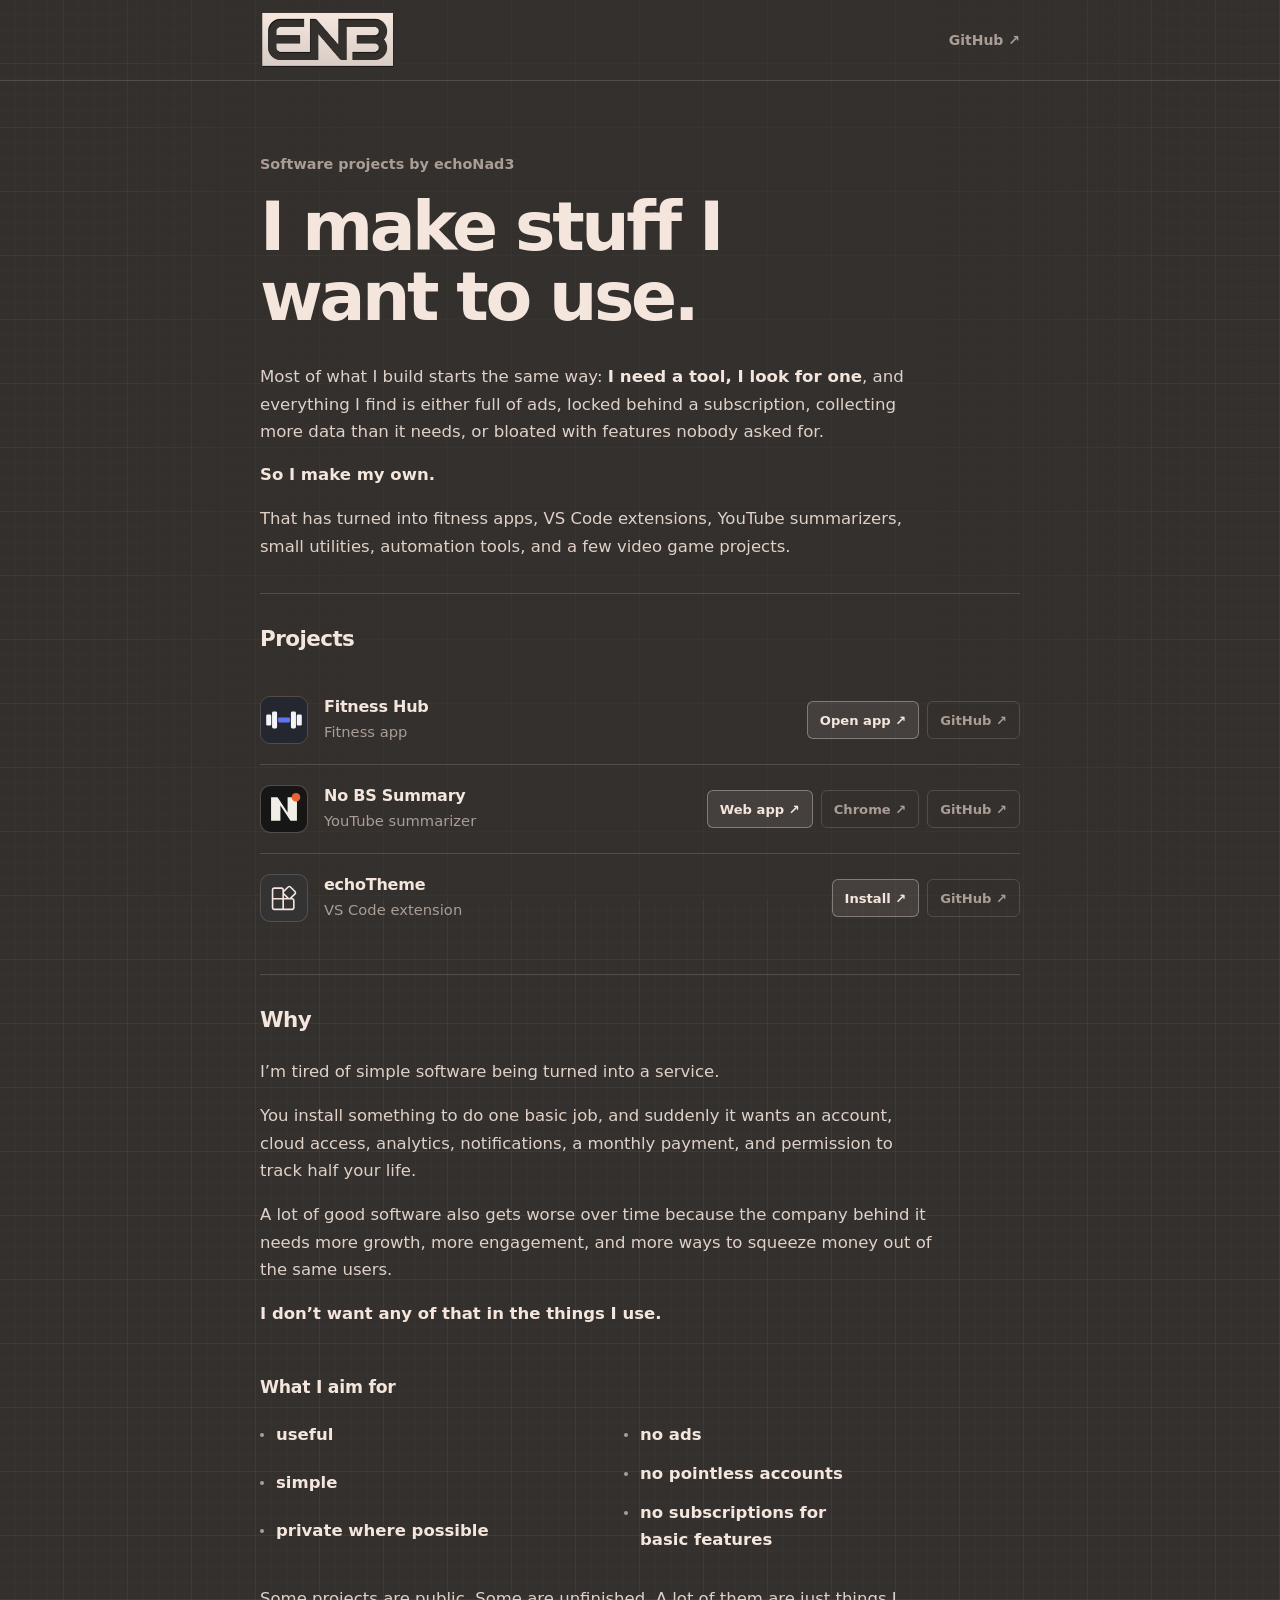
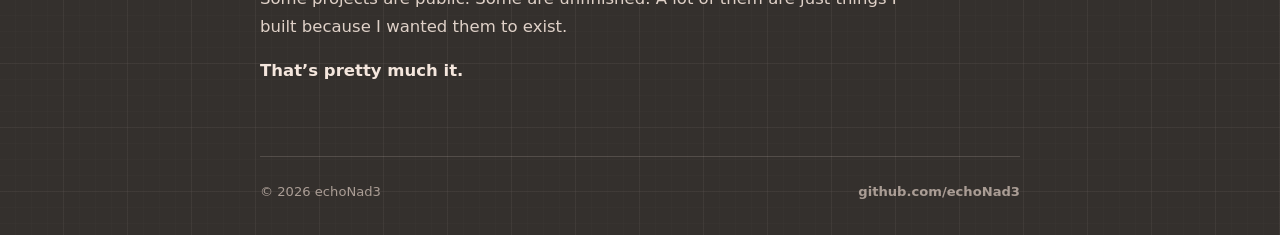
==== commit 06b9b388: "Restore simple homepage with project icons" ====
--- a/index.html
+++ b/index.html
@@ -4,23 +4,22 @@
   <meta charset="utf-8">
   <meta name="viewport" content="width=device-width, initial-scale=1">
 
-  <title>echoNad3 — useful software</title>
-  <meta name="description" content="Useful, simple software by echoNad3. No ads, pointless accounts, or subscriptions for basic features.">
+  <title>echoNad3 — useful, private software</title>
+  <meta name="description" content="Software projects by echoNad3: useful, simple, private where possible, with no ads or pointless accounts.">
   <meta name="robots" content="index, follow">
   <meta name="theme-color" content="#34302d">
   <link rel="canonical" href="https://echonad3.github.io/">
-
-  <link rel="icon" type="image/png" sizes="32x32" href="assets/favicon-32x32.png?v=18">
-  <link rel="icon" type="image/png" sizes="16x16" href="assets/favicon-16x16.png?v=18">
-  <link rel="icon" type="image/png" sizes="512x512" href="assets/favicon.png?v=18">
-  <link rel="apple-touch-icon" sizes="180x180" href="assets/apple-touch-icon.png?v=18">
+  <link rel="icon" type="image/png" sizes="32x32" href="assets/favicon-32x32.png?v=20">
+  <link rel="icon" type="image/png" sizes="16x16" href="assets/favicon-16x16.png?v=20">
+  <link rel="icon" type="image/png" sizes="512x512" href="assets/favicon.png?v=20">
+  <link rel="apple-touch-icon" sizes="180x180" href="assets/apple-touch-icon.png?v=20">
 
   <meta property="og:type" content="website">
   <meta property="og:site_name" content="echoNad3">
   <meta property="og:title" content="echoNad3">
   <meta property="og:description" content="I make stuff I want to use.">
   <meta property="og:url" content="https://echonad3.github.io/">
-  <meta property="og:image" content="https://echonad3.github.io/assets/social-preview.png?v=18">
+  <meta property="og:image" content="https://echonad3.github.io/assets/social-preview.png?v=20">
   <meta property="og:image:width" content="1200">
   <meta property="og:image:height" content="630">
   <meta property="og:image:type" content="image/png">
@@ -28,141 +27,530 @@
   <meta name="twitter:card" content="summary_large_image">
   <meta name="twitter:title" content="echoNad3">
   <meta name="twitter:description" content="I make stuff I want to use.">
-  <meta name="twitter:image" content="https://echonad3.github.io/assets/social-preview.png?v=18">
+  <meta name="twitter:image" content="https://echonad3.github.io/assets/social-preview.png?v=20">
   <meta name="twitter:image:alt" content="echoNad3 logo">
 
-  <link rel="stylesheet" href="assets/styles.css?v=18">
+  <style>
+    :root {
+      color-scheme: dark;
+      --background: #34302d;
+      --heading: #f4e6dd;
+      --text: #dfd1c8;
+      --muted: #aa9d95;
+      --divider: rgba(244, 230, 221, 0.16);
+      --divider-strong: rgba(244, 230, 221, 0.36);
+      --divider-hover: rgba(244, 230, 221, 0.52);
+      --primary-fill: rgba(244, 230, 221, 0.09);
+      --primary-fill-hover: rgba(244, 230, 221, 0.15);
+      --secondary-fill-hover: rgba(244, 230, 221, 0.06);
+      --grid-major: rgba(244, 230, 221, 0.042);
+      --grid-minor: rgba(244, 230, 221, 0.015);
+      --vscode-icon-background: #333333;
+      --content-width: 760px;
+      --space-1: 8px;
+      --space-2: 12px;
+      --space-3: 16px;
+      --space-4: 24px;
+      --space-5: 32px;
+      --space-6: 48px;
+      --space-7: 72px;
+    }
+
+    *, *::before, *::after { box-sizing: border-box; }
+
+    body {
+      min-width: 320px;
+      min-height: 100vh;
+      margin: 0;
+      color: var(--text);
+      background-color: var(--background);
+      background-image:
+        linear-gradient(var(--grid-major) 1px, transparent 1px),
+        linear-gradient(90deg, var(--grid-major) 1px, transparent 1px),
+        linear-gradient(var(--grid-minor) 1px, transparent 1px),
+        linear-gradient(90deg, var(--grid-minor) 1px, transparent 1px);
+      background-size: 64px 64px, 64px 64px, 16px 16px, 16px 16px;
+      background-position: -1px -1px;
+      font-family: ui-sans-serif, system-ui, -apple-system, BlinkMacSystemFont, "Segoe UI", sans-serif;
+      font-size: 16.5px;
+      line-height: 1.62;
+      -webkit-font-smoothing: antialiased;
+      overflow-x: hidden;
+    }
+
+    body::before {
+      content: "";
+      position: fixed;
+      inset: 0;
+      z-index: -1;
+      pointer-events: none;
+      background: linear-gradient(
+        90deg,
+        transparent 0%,
+        rgba(52, 48, 45, 0.16) calc(50% - 520px),
+        rgba(52, 48, 45, 0.46) calc(50% - 390px),
+        rgba(52, 48, 45, 0.64) calc(50% - 280px),
+        rgba(52, 48, 45, 0.64) calc(50% + 280px),
+        rgba(52, 48, 45, 0.46) calc(50% + 390px),
+        rgba(52, 48, 45, 0.16) calc(50% + 520px),
+        transparent 100%
+      );
+    }
+
+    a { color: inherit; }
+    img { display: block; max-width: 100%; }
+    h1, h2, h3, p, ul { margin: 0; }
+
+    .shell {
+      width: min(calc(100% - 40px), var(--content-width));
+      margin-inline: auto;
+    }
+
+    .skip-link {
+      position: fixed;
+      top: -64px;
+      left: var(--space-3);
+      z-index: 10;
+      padding: var(--space-1) var(--space-2);
+      color: var(--background);
+      background: var(--heading);
+      border-radius: 3px;
+      font-weight: 700;
+      text-decoration: none;
+    }
+
+    .skip-link:focus { top: var(--space-3); }
+
+    header { border-bottom: 1px solid var(--divider); }
+
+    .header-inner {
+      min-height: 80px;
+      display: flex;
+      align-items: center;
+      justify-content: space-between;
+      gap: var(--space-4);
+    }
+
+    .brand {
+      width: 136px;
+      flex: 0 0 auto;
+      user-select: none;
+    }
+
+    .brand img {
+      width: 100%;
+      height: auto;
+    }
+
+    .github-link {
+      color: var(--muted);
+      font-size: 0.875rem;
+      font-weight: 700;
+      text-decoration: none;
+    }
+
+    .github-link:focus-visible { color: var(--heading); }
+
+    main {
+      display: grid;
+      gap: var(--space-5);
+      padding-block: var(--space-7);
+    }
+
+    main > section + section {
+      padding-top: var(--space-5);
+      border-top: 1px solid var(--divider);
+    }
+
+    .eyebrow {
+      margin-bottom: var(--space-3);
+      color: var(--muted);
+      font-size: 0.9rem;
+      font-weight: 650;
+    }
+
+    h1 {
+      max-width: 650px;
+      margin-bottom: var(--space-5);
+      color: var(--heading);
+      font-size: clamp(2.7rem, 7vw, 4.25rem);
+      line-height: 1.02;
+      letter-spacing: -0.05em;
+      font-weight: 800;
+      text-wrap: balance;
+    }
+
+    h2 {
+      margin-bottom: var(--space-4);
+      color: var(--heading);
+      font-size: 1.34rem;
+      line-height: 1.25;
+      letter-spacing: -0.025em;
+      font-weight: 750;
+      text-wrap: balance;
+    }
+
+    h3 {
+      margin-top: var(--space-6);
+      margin-bottom: var(--space-4);
+      color: var(--heading);
+      font-size: 1.08rem;
+      line-height: 1.3;
+      letter-spacing: -0.015em;
+      font-weight: 750;
+      text-wrap: balance;
+    }
+
+    .copy {
+      max-width: 64ch;
+      display: grid;
+      gap: var(--space-3);
+      line-height: 1.68;
+    }
+
+    .copy p,
+    .principles li { text-wrap: pretty; }
+
+    .lead {
+      font-size: 1.04rem;
+      line-height: 1.65;
+    }
+
+    strong {
+      color: var(--heading);
+      font-weight: 750;
+    }
+
+    .statement {
+      color: var(--heading);
+      font-weight: 750;
+    }
+
+    .projects { display: grid; }
+
+    .project {
+      min-height: 88px;
+      display: grid;
+      grid-template-columns: 48px minmax(0, 1fr) auto;
+      column-gap: var(--space-3);
+      align-items: center;
+      padding-block: 20px;
+    }
+
+    .project + .project { border-top: 1px solid var(--divider); }
+
+    .project-icon {
+      width: 48px;
+      height: 48px;
+      overflow: hidden;
+      display: grid;
+      place-items: center;
+      border: 1px solid var(--divider);
+      border-radius: 10px;
+    }
+
+    .project-icon img {
+      width: 100%;
+      height: 100%;
+    }
+
+    .project-icon--vscode { background: var(--vscode-icon-background); }
+
+    .project-icon--vscode img {
+      width: 28px;
+      height: 28px;
+    }
+
+    .project-copy {
+      min-width: 0;
+      display: grid;
+      grid-template-columns: 1fr;
+      row-gap: 2px;
+    }
+
+    .project-name {
+      margin: 0;
+      color: var(--heading);
+      font-size: 1rem;
+      line-height: 1.3;
+      font-weight: 750;
+      letter-spacing: -0.015em;
+    }
+
+    .project-type {
+      color: var(--muted);
+      font-size: 0.92rem;
+    }
+
+    .project-links {
+      display: flex;
+      flex-wrap: wrap;
+      justify-content: flex-end;
+      gap: var(--space-1);
+    }
+
+    .project-link {
+      min-height: 38px;
+      display: inline-flex;
+      align-items: center;
+      justify-content: center;
+      padding: 6px 12px;
+      border: 1px solid var(--divider);
+      border-radius: 6px;
+      color: var(--muted);
+      font-size: 0.82rem;
+      font-weight: 700;
+      line-height: 1;
+      text-decoration: none;
+      white-space: nowrap;
+      -webkit-tap-highlight-color: rgba(244, 230, 221, 0.08);
+    }
+
+    .project-link--primary {
+      color: var(--heading);
+      border-color: var(--divider-strong);
+      background: var(--primary-fill);
+    }
+
+    .principles {
+      display: grid;
+      grid-template-columns: repeat(2, minmax(0, 1fr));
+      column-gap: var(--space-6);
+      max-width: 680px;
+      margin-bottom: var(--space-5);
+    }
+
+    .principles ul {
+      display: grid;
+      gap: var(--space-2);
+      margin: 0;
+      padding: 0;
+      list-style: none;
+    }
+
+    .principles li {
+      position: relative;
+      padding-left: var(--space-3);
+      color: var(--heading);
+      font-weight: 650;
+    }
+
+    .principles li::before {
+      content: "";
+      position: absolute;
+      top: 0.79em;
+      left: 0;
+      width: 4px;
+      height: 4px;
+      border-radius: 50%;
+      background: var(--muted);
+      transform: translateY(-50%);
+    }
+
+    footer {
+      display: flex;
+      justify-content: space-between;
+      gap: var(--space-4);
+      padding-block: var(--space-4) var(--space-5);
+      border-top: 1px solid var(--divider);
+      color: var(--muted);
+      font-size: 0.82rem;
+    }
+
+    footer a {
+      font-weight: 650;
+      text-decoration: none;
+      overflow-wrap: anywhere;
+    }
+
+    footer a:focus-visible { color: var(--heading); }
+
+    :focus-visible {
+      outline: 2px solid var(--heading);
+      outline-offset: 4px;
+    }
+
+    @media (hover: hover) {
+      .github-link:hover,
+      footer a:hover { color: var(--heading); }
+
+      .project-link:hover {
+        color: #fffaf7;
+        border-color: var(--divider-hover);
+        background: var(--secondary-fill-hover);
+      }
+
+      .project-link--primary:hover {
+        background: var(--primary-fill-hover);
+      }
+    }
+
+    @media (max-width: 680px) {
+      main {
+        gap: var(--space-4);
+        padding-block: 56px;
+      }
+
+      main > section + section { padding-top: var(--space-4); }
+
+      .project {
+        grid-template-columns: 48px minmax(0, 1fr);
+        row-gap: var(--space-1);
+        align-items: center;
+      }
+
+      .project-links {
+        grid-column: 2;
+        justify-content: flex-start;
+      }
+
+      .project-link { min-height: 42px; }
+    }
+
+    @media (max-width: 520px) {
+      :root {
+        --grid-major: rgba(244, 230, 221, 0.040);
+        --grid-minor: rgba(244, 230, 221, 0.012);
+      }
+
+      body {
+        font-size: 16px;
+        line-height: 1.6;
+        background-size: 48px 48px, 48px 48px, 12px 12px, 12px 12px;
+      }
+
+      body::before { background: rgba(52, 48, 45, 0.46); }
+
+      .shell { width: min(calc(100% - 30px), var(--content-width)); }
+      .header-inner { min-height: 70px; }
+      .brand { width: 116px; }
+
+      main {
+        gap: var(--space-6);
+        padding-block: var(--space-6);
+      }
+
+      h1 {
+        margin-bottom: var(--space-4);
+        font-size: clamp(2.35rem, 12.5vw, 3.15rem);
+        line-height: 1.04;
+      }
+
+      .eyebrow { margin-bottom: 14px; }
+      h2 { margin-bottom: 20px; }
+      h3 { margin-top: 40px; margin-bottom: 20px; }
+      .lead { font-size: 1.01rem; }
+      .principles { grid-template-columns: 1fr; row-gap: var(--space-2); }
+      footer { flex-direction: column; gap: 4px; }
+    }
+  </style>
 </head>
 <body id="top">
   <a class="skip-link" href="#content">Skip to content</a>
 
-  <header class="site-header">
+  <header>
     <div class="header-inner shell">
       <a class="brand" href="#top" aria-label="echoNad3 home">
         <img src="assets/logo.png" alt="echoNad3" width="1024" height="441">
       </a>
-      <a class="github-link" href="https://github.com/echoNad3" target="_blank" rel="noopener noreferrer">GitHub <span aria-hidden="true">↗</span></a>
+      <a class="github-link" href="https://github.com/echoNad3" target="_blank" rel="noopener noreferrer">GitHub ↗</a>
     </div>
   </header>
 
-  <main id="content">
-    <section class="hero shell" aria-labelledby="hero-title">
-      <div class="hero-copy">
-        <h1 id="hero-title">I make stuff I want to use.</h1>
-        <p class="hero-lead">I need a tool. Everything I find is bloated, invasive, or locked behind a subscription.</p>
-        <p class="hero-statement">So I make my own.</p>
-        <a class="button button--primary" href="#projects">See projects <span aria-hidden="true">↓</span></a>
+  <main id="content" class="shell">
+    <section aria-labelledby="intro-title">
+      <p class="eyebrow">Software projects by echoNad3</p>
+      <h1 id="intro-title">I make stuff I want to use.</h1>
+
+      <div class="copy">
+        <p class="lead">Most of what I build starts the same way: <strong>I need a tool, I look for one</strong>, and everything I find is either full of ads, locked behind a subscription, collecting more data than it needs, or bloated with features nobody asked for.</p>
+        <p class="statement">So I make my own.</p>
+        <p>That has turned into fitness apps, VS Code extensions, YouTube summarizers, small utilities, automation tools, and a few video game projects.</p>
       </div>
-
-      <p class="principles"><strong>Useful. Simple. Private where possible.</strong><span>No ads. No pointless accounts. No subscriptions for basic features.</span></p>
     </section>
 
-    <section id="projects" class="projects-section shell" aria-labelledby="projects-title">
-      <div class="section-heading">
-        <h2 id="projects-title">Projects</h2>
-        <p>Things I built because I wanted them to exist.</p>
-      </div>
-
-      <div class="project-grid">
-        <article class="project-card" aria-labelledby="fitness-title">
-          <div class="project-preview project-preview--fitness" aria-label="Fitness Hub home screen preview" role="img">
-            <div class="fitness-app">
-              <div class="fitness-heading">
-                <strong>Fitness Hub</strong>
-                <span>Sunday 23 August</span>
-              </div>
-              <div class="fitness-start">
-                <strong>Start workout</strong>
-                <span>Up next · Workout B</span>
-              </div>
-              <div class="fitness-grid">
-                <div class="fitness-tile"><strong>History</strong><span>3 workouts</span></div>
-                <div class="fitness-tile"><strong>Progress</strong><span>Stats and exercises</span></div>
-                <div class="fitness-tile"><strong>Program</strong><span>Workout plan</span></div>
-                <div class="fitness-tile"><strong>Settings</strong><span>Backups and other</span></div>
-                <div class="fitness-tile"><strong>Account</strong><span>Sign in to sync</span></div>
-                <div class="fitness-tile"><strong>Android</strong><span>Build 72 available</span></div>
-              </div>
-            </div>
-          </div>
-          <div class="project-content">
-            <p class="project-type">Fitness app</p>
-            <h3 id="fitness-title">Fitness Hub</h3>
-            <p>A private workout tracker for web and Android.</p>
-            <div class="actions">
-              <a class="button button--primary" href="https://echonad3.github.io/fitness_hub/" target="_blank" rel="noopener noreferrer">Open app <span aria-hidden="true">↗</span></a>
-              <a class="button" href="https://github.com/echoNad3/fitness_hub" target="_blank" rel="noopener noreferrer">GitHub <span aria-hidden="true">↗</span></a>
-            </div>
+    <section aria-labelledby="projects-title">
+      <h2 id="projects-title">Projects</h2>
+
+      <div class="projects">
+        <article class="project" aria-labelledby="fitness-project-title">
+          <div class="project-icon">
+            <img src="assets/projects/fitness-hub-logo.svg" alt="" width="48" height="48">
+          </div>
+          <div class="project-copy">
+            <h3 class="project-name" id="fitness-project-title">Fitness Hub</h3>
+            <span class="project-type">Fitness app</span>
+          </div>
+          <div class="project-links">
+            <a class="project-link project-link--primary" href="https://echonad3.github.io/fitness_hub/" target="_blank" rel="noopener noreferrer" aria-label="Open the Fitness Hub website">Open app ↗</a>
+            <a class="project-link" href="https://github.com/echoNad3/fitness_hub" target="_blank" rel="noopener noreferrer" aria-label="View the Fitness Hub source code on GitHub">GitHub ↗</a>
           </div>
         </article>
 
-        <article class="project-card" aria-labelledby="summary-title">
-          <div class="project-preview project-preview--summary" aria-label="No BS Summary input screen preview" role="img">
-            <div class="summary-app">
-              <div class="summary-header">
-                <div class="summary-brand"><img src="assets/projects/no-bs-summary-logo.svg" alt=""><strong>No BS Summary</strong></div>
-                <span class="summary-settings" aria-hidden="true">⚙</span>
-              </div>
-              <div class="summary-composer">
-                <span class="summary-label">YouTube link</span>
-                <div class="summary-input">https://youtu.be/…</div>
-                <div class="summary-button">Cut the BS</div>
-              </div>
-            </div>
-          </div>
-          <div class="project-content">
-            <p class="project-type">YouTube summarizer</p>
-            <h3 id="summary-title">No BS Summary</h3>
-            <p>A no-nonsense summarizer for web, Chrome, and Android.</p>
-            <div class="actions">
-              <a class="button button--primary" href="https://no-bs-summary.echonad3.workers.dev/" target="_blank" rel="noopener noreferrer">Web app <span aria-hidden="true">↗</span></a>
-              <a class="button" href="https://chromewebstore.google.com/detail/no-bs-summary/fnphiadakmbpimdclfohfpbbliejhnmc" target="_blank" rel="noopener noreferrer">Chrome <span aria-hidden="true">↗</span></a>
-              <a class="button" href="https://github.com/echoNad3/no_bullshit_summary" target="_blank" rel="noopener noreferrer">GitHub <span aria-hidden="true">↗</span></a>
-            </div>
+        <article class="project" aria-labelledby="summary-project-title">
+          <div class="project-icon">
+            <img src="assets/projects/no-bs-summary-logo.svg" alt="" width="48" height="48">
+          </div>
+          <div class="project-copy">
+            <h3 class="project-name" id="summary-project-title">No BS Summary</h3>
+            <span class="project-type">YouTube summarizer</span>
+          </div>
+          <div class="project-links">
+            <a class="project-link project-link--primary" href="https://no-bs-summary.echonad3.workers.dev/" target="_blank" rel="noopener noreferrer" aria-label="Open the No BS Summary website">Web app ↗</a>
+            <a class="project-link" href="https://chromewebstore.google.com/detail/no-bs-summary/fnphiadakmbpimdclfohfpbbliejhnmc" target="_blank" rel="noopener noreferrer" aria-label="Install No BS Summary from the Chrome Web Store">Chrome ↗</a>
+            <a class="project-link" href="https://github.com/echoNad3/no_bullshit_summary" target="_blank" rel="noopener noreferrer" aria-label="View the No BS Summary source code on GitHub">GitHub ↗</a>
           </div>
         </article>
 
-        <article class="project-card" aria-labelledby="theme-title">
-          <div class="project-preview project-preview--theme" aria-label="echoTheme color preview in a code editor" role="img">
-            <div class="theme-window">
-              <div class="theme-titlebar"><span>echoTheme</span><span aria-hidden="true">— □ ×</span></div>
-              <div class="theme-workspace">
-                <div class="theme-activity" aria-hidden="true"><i></i><i></i><i></i><i></i></div>
-                <div class="theme-sidebar">
-                  <strong>EXPLORER</strong>
-                  <span>⌄ PORTFOLIO</span>
-                  <span class="theme-file">◇ app.py</span>
-                  <span class="theme-file">◇ README.md</span>
-                </div>
-                <div class="theme-editor">
-                  <div class="theme-tab">app.py <span>×</span></div>
-                  <div class="theme-code" aria-hidden="true">
-                    <div><b>def</b> <em>build_tool</em><span>(problem):</span></div>
-                    <div class="indent"><b>if</b> <span>problem:</span></div>
-                    <div class="indent-2"><b>return</b> <q>"simple"</q></div>
-                    <div></div>
-                    <div><i># no pointless extras</i></div>
-                  </div>
-                </div>
-              </div>
-              <div class="theme-statusbar">main <span>Python&nbsp;&nbsp; UTF-8</span></div>
-            </div>
-          </div>
-          <div class="project-content">
-            <p class="project-type">VS Code extension</p>
-            <h3 id="theme-title">echoTheme</h3>
-            <p>A custom dark theme for Visual Studio Code.</p>
-            <div class="actions">
-              <a class="button button--primary" href="https://marketplace.visualstudio.com/items?itemName=echoNad3.echonade3theme" target="_blank" rel="noopener noreferrer">Install <span aria-hidden="true">↗</span></a>
-              <a class="button" href="https://github.com/echoNad3/echoTheme" target="_blank" rel="noopener noreferrer">GitHub <span aria-hidden="true">↗</span></a>
-            </div>
+        <article class="project" aria-labelledby="theme-project-title">
+          <div class="project-icon project-icon--vscode">
+            <img src="assets/projects/vscode-extensions.svg" alt="" width="28" height="28">
+          </div>
+          <div class="project-copy">
+            <h3 class="project-name" id="theme-project-title">echoTheme</h3>
+            <span class="project-type">VS Code extension</span>
+          </div>
+          <div class="project-links">
+            <a class="project-link project-link--primary" href="https://marketplace.visualstudio.com/items?itemName=echoNad3.echonade3theme" target="_blank" rel="noopener noreferrer" aria-label="Install echoTheme from the Visual Studio Marketplace">Install ↗</a>
+            <a class="project-link" href="https://github.com/echoNad3/echoTheme" target="_blank" rel="noopener noreferrer" aria-label="View the echoTheme source code on GitHub">GitHub ↗</a>
           </div>
         </article>
       </div>
     </section>
+
+    <section aria-labelledby="philosophy-title">
+      <h2 id="philosophy-title">Why</h2>
+
+      <div class="copy">
+        <p>I’m tired of simple software being turned into a service.</p>
+        <p>You install something to do one basic job, and suddenly it wants an account, cloud access, analytics, notifications, a monthly payment, and permission to track half your life.</p>
+        <p>A lot of good software also gets worse over time because the company behind it needs more growth, more engagement, and more ways to squeeze money out of the same users.</p>
+        <p><strong>I don’t want any of that in the things I use.</strong></p>
+      </div>
+
+      <h3>What I aim for</h3>
+
+      <div class="principles" aria-label="Project principles">
+        <ul>
+          <li>useful</li>
+          <li>simple</li>
+          <li>private where possible</li>
+        </ul>
+        <ul>
+          <li>no ads</li>
+          <li>no pointless accounts</li>
+          <li>no subscriptions for basic features</li>
+        </ul>
+      </div>
+
+      <div class="copy">
+        <p>Some projects are public. Some are unfinished. A lot of them are just things I built because I wanted them to exist.</p>
+        <p><strong>That’s pretty much it.</strong></p>
+      </div>
+    </section>
   </main>
 
-  <footer class="site-footer shell">
+  <footer class="shell">
     <span>© 2026 echoNad3</span>
     <a href="https://github.com/echoNad3" target="_blank" rel="noopener noreferrer">github.com/echoNad3</a>
   </footer>
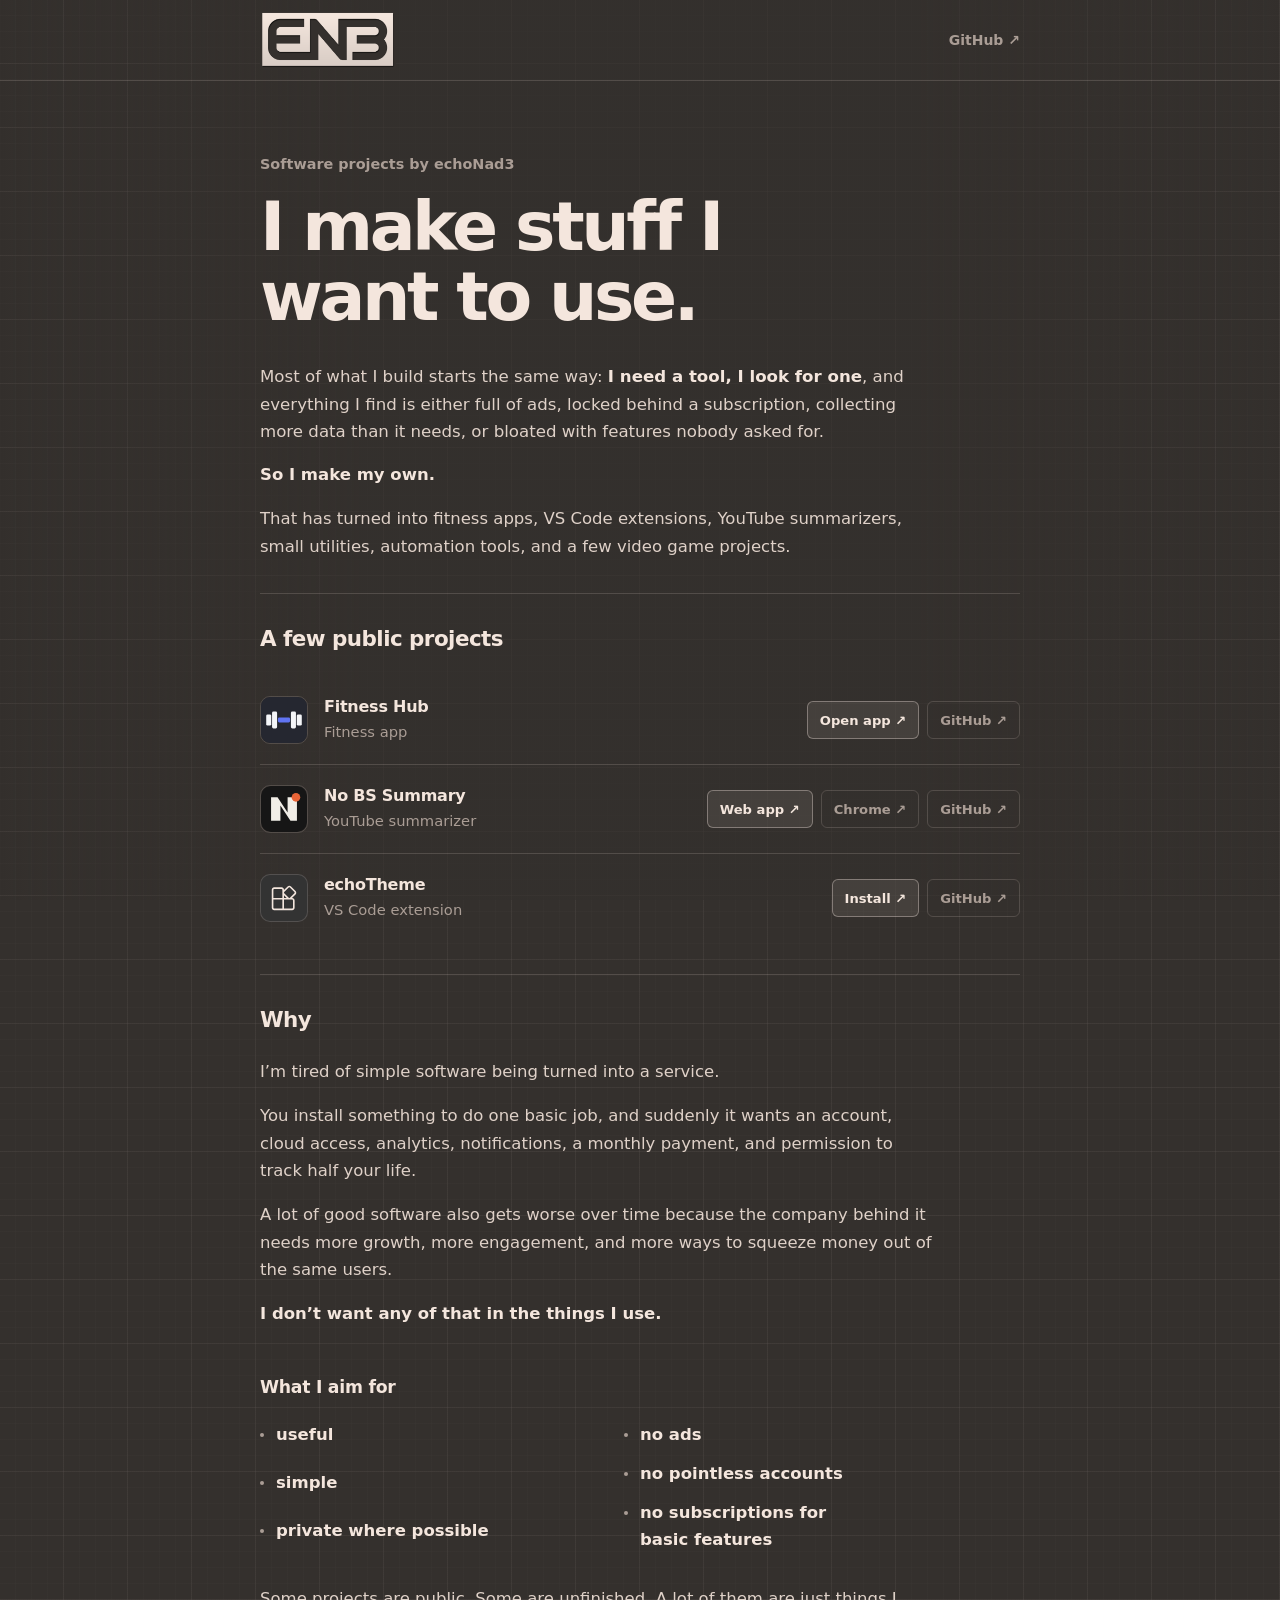
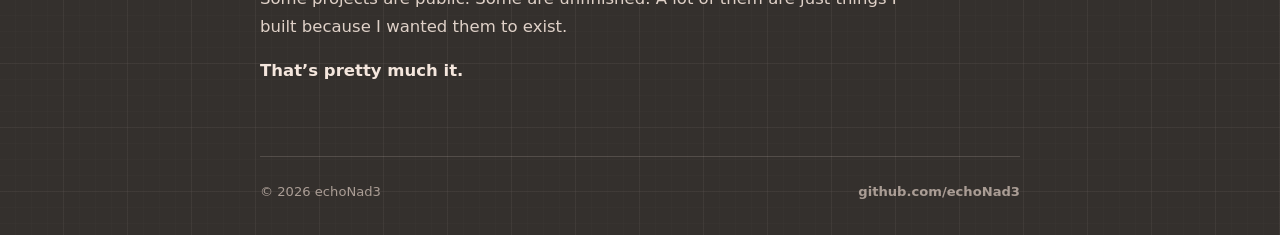
==== commit 0a65ec26: "Update index.html" ====
--- a/index.html
+++ b/index.html
@@ -470,7 +470,7 @@
     </section>
 
     <section aria-labelledby="projects-title">
-      <h2 id="projects-title">Projects</h2>
+      <h2 id="projects-title">A few public projects</h2>
 
       <div class="projects">
         <article class="project" aria-labelledby="fitness-project-title">
